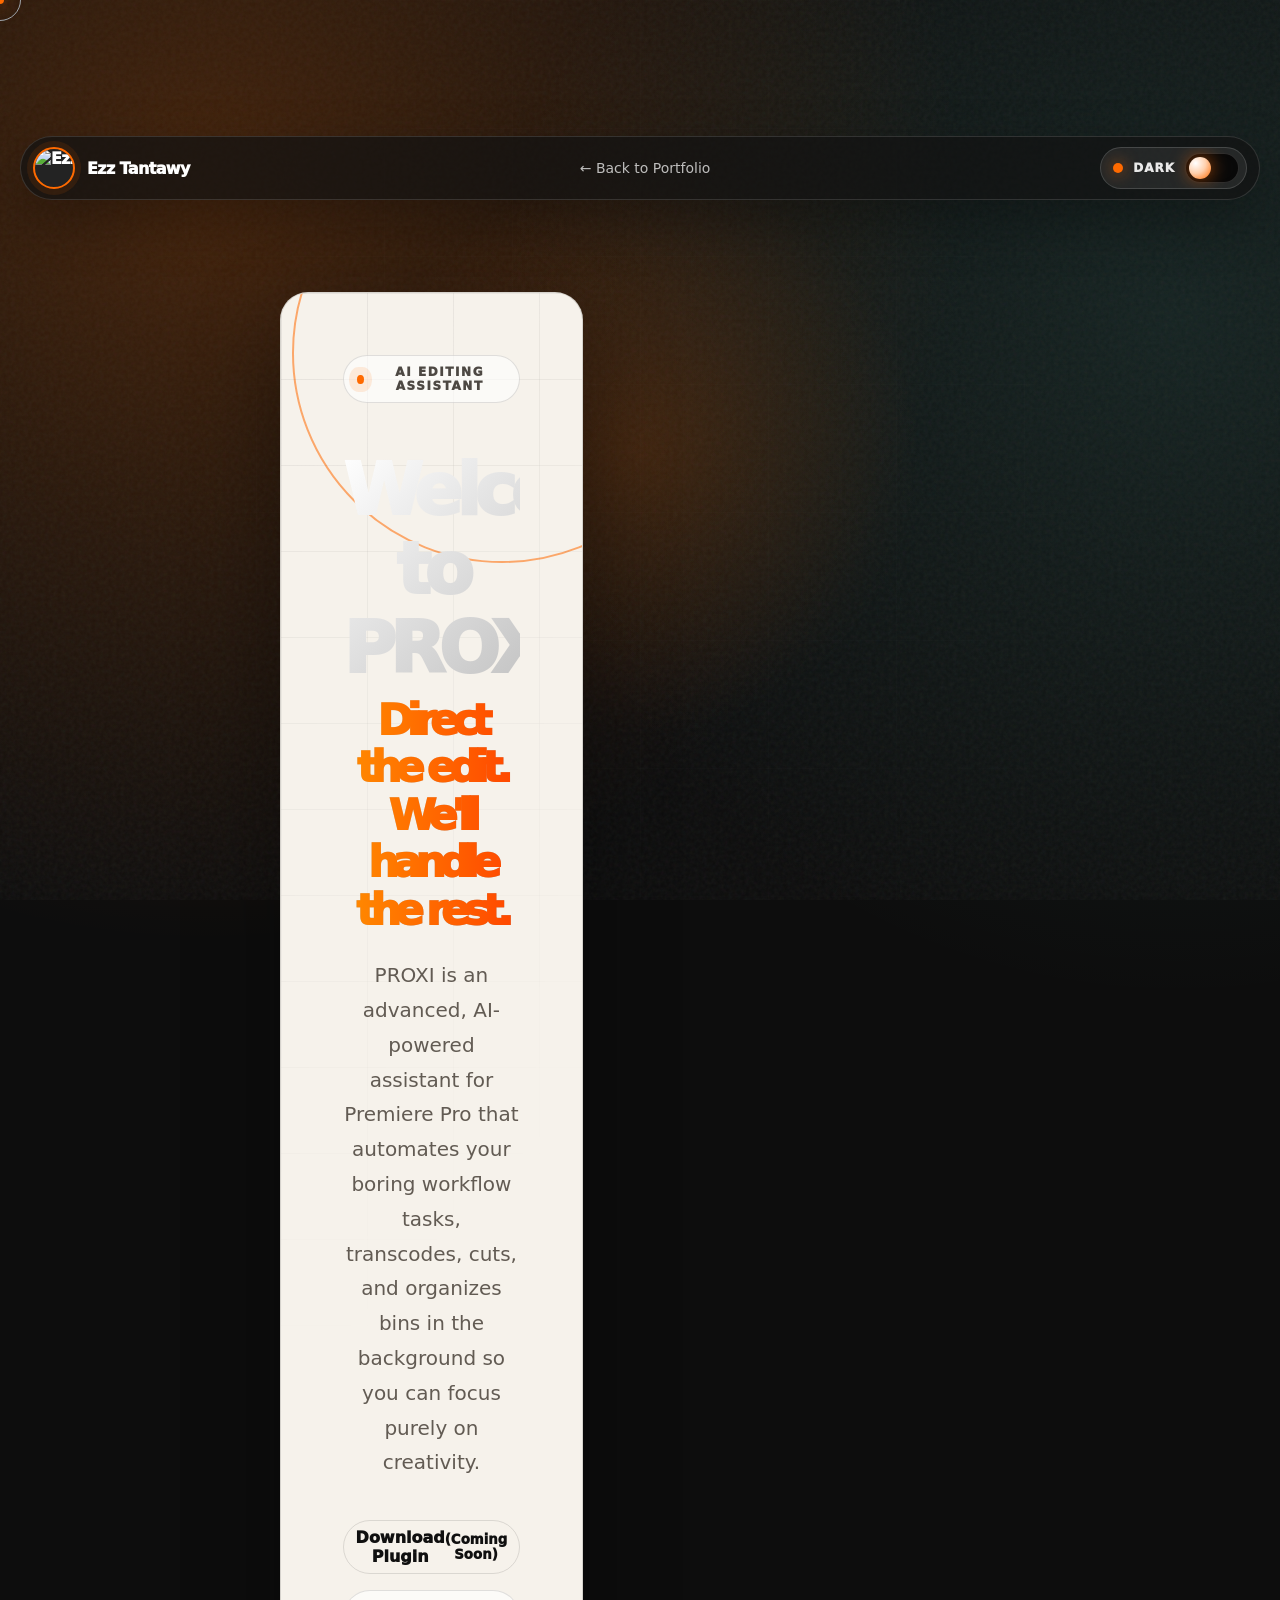
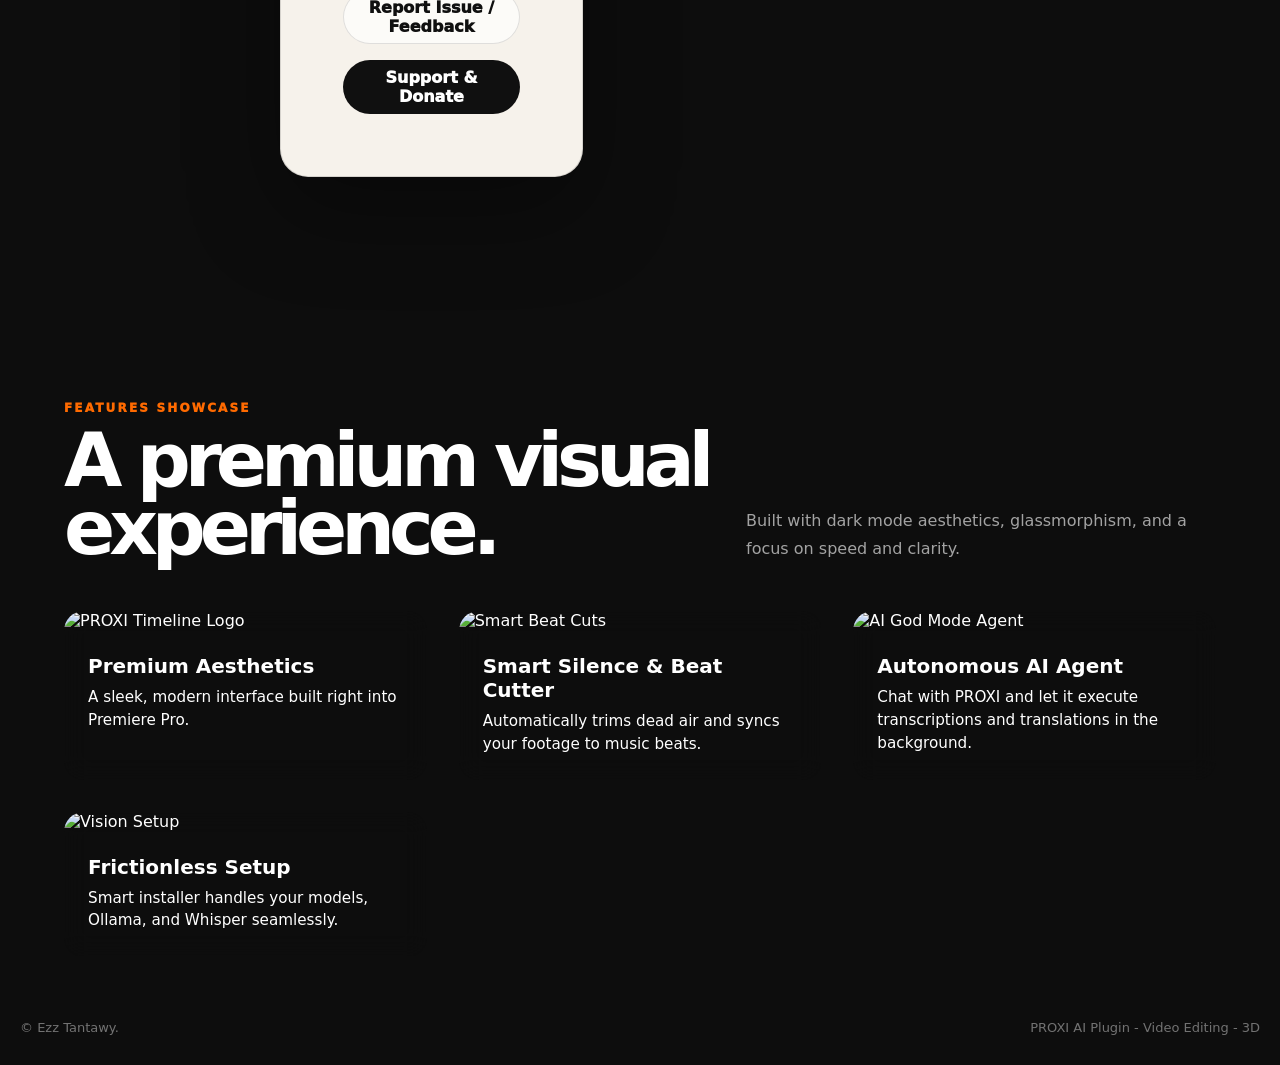
==== plugins.html @ e5e7cdd7 "Add files via upload" ====
<!DOCTYPE html>
<html lang="en">
<head>
  <meta charset="UTF-8" />
  <meta name="viewport" content="width=device-width, initial-scale=1.0" />
  <title>PROXI Plugin | Ezz Tantawy</title>
  <meta name="description" content="PROXI is your new AI-powered editing assistant for Premiere Pro." />
  <link rel="icon" type="image/png" href="assets/ezz-favicon.png" />
  <link rel="apple-touch-icon" href="assets/apple-touch-icon.png" />
  <link rel="stylesheet" href="styles.css?v=20260605-plugins" />
</head>
<body>
  <div class="cursor-glow" aria-hidden="true"></div>
  <div class="cursor-ring" aria-hidden="true"></div>
  <div class="cursor-dot" aria-hidden="true"></div>
  <div class="theme-orbit-wash" aria-hidden="true"></div>

  <main class="page plugin-page">
    <nav class="nav reveal interactive plugin-nav">
      <a class="brand" href="index.html" aria-label="Back to Portfolio">
        <img class="brand-img theme-portrait" id="brandPortrait" src="assets/ezz-profile-dark.jpg" data-dark-src="assets/ezz-profile-dark.jpg" data-light-src="assets/ezz-profile-light.jpg" alt="Ezz Tantawy" decoding="async" fetchpriority="high" />
        <span>Ezz Tantawy</span>
      </a>
      <div class="nav-links" aria-label="Main navigation">
        <a href="index.html" class="interactive">← Back to Portfolio</a>
      </div>
      <div class="nav-actions">
        <button class="theme-switch interactive" id="themeSwitch" type="button" aria-label="Switch to light mode" aria-pressed="false">
          <span class="theme-switch-icon" aria-hidden="true"></span>
          <span class="theme-switch-text">Dark</span>
          <span class="theme-switch-track" aria-hidden="true"><span class="theme-switch-thumb"></span></span>
        </button>
      </div>
    </nav>

    <header class="hero plugin-hero">
      <section class="hero-copy reveal interactive plugin-hero-copy">
        <div class="circle-line"></div>
        <div class="hero-content">
          <div class="eyebrow"><span class="dot"></span> AI Editing Assistant</div>
          <h1>Welcome to PROXI<br><em>Direct the edit. We'll handle the rest.</em></h1>
          <p class="hero-desc">
            PROXI is an advanced, AI-powered assistant for Premiere Pro that automates your boring workflow tasks, transcodes, cuts, and organizes bins in the background so you can focus purely on creativity.
          </p>

          <div class="plugin-actions">
            <a class="btn btn-primary interactive" href="#">Download Plugin <small>(Coming Soon)</small></a>
            <a class="btn btn-light interactive" href="#">Report Issue / Feedback</a>
            <a class="btn btn-dark interactive" href="#">Support & Donate</a>
          </div>
        </div>
      </section>
    </header>

    <section id="showcase" class="plugin-showcase">
      <div class="section-head reveal">
        <div>
          <div class="kicker">Features Showcase</div>
          <h2>A premium visual experience.</h2>
        </div>
        <p>Built with dark mode aesthetics, glassmorphism, and a focus on speed and clarity.</p>
      </div>

      <div class="showcase-grid reveal interactive">
        <div class="showcase-card">
          <img src="assets/proxi-showcase-1.png" alt="PROXI Timeline Logo" loading="lazy" />
          <div class="showcase-info">
            <h3>Premium Aesthetics</h3>
            <p>A sleek, modern interface built right into Premiere Pro.</p>
          </div>
        </div>
        <div class="showcase-card">
          <img src="assets/proxi-showcase-2.png" alt="Smart Beat Cuts" loading="lazy" />
          <div class="showcase-info">
            <h3>Smart Silence & Beat Cutter</h3>
            <p>Automatically trims dead air and syncs your footage to music beats.</p>
          </div>
        </div>
        <div class="showcase-card">
          <img src="assets/proxi-showcase-3.png" alt="AI God Mode Agent" loading="lazy" />
          <div class="showcase-info">
            <h3>Autonomous AI Agent</h3>
            <p>Chat with PROXI and let it execute transcriptions and translations in the background.</p>
          </div>
        </div>
        <div class="showcase-card">
          <img src="assets/proxi-showcase-4.png" alt="Vision Setup" loading="lazy" />
          <div class="showcase-info">
            <h3>Frictionless Setup</h3>
            <p>Smart installer handles your models, Ollama, and Whisper seamlessly.</p>
          </div>
        </div>
      </div>
    </section>

    <footer>
      <span>&copy; <span id="year"></span> Ezz Tantawy.</span>
      <span>PROXI AI Plugin - Video Editing - 3D</span>
    </footer>
  </main>

  <script src="app.js?v=20260605-plugins"></script>
</body>
</html>
---- styles.css ----
:root {
  --bg: #0d0d0d;
  --ink: #101010;
  --coal: #171717;
  --coal-2: #232323;
  --paper: #f6f2eb;
  --white: #ffffff;
  --muted: #a6a09a;
  --muted-dark: #6f6861;
  --orange: #ff6a00;
  --orange-2: #d27137;
  --teal: #5ee2d2;
  --cream: #fff7ea;
  --line: rgba(255,255,255,.13);
  --dark-line: rgba(16,16,16,.12);
  --radius: 28px;
  --shadow: 0 34px 90px rgba(0,0,0,.35);
  --mouse-x: 50vw;
  --mouse-y: 50vh;
  --intro-progress: 0%;
}

* { box-sizing: border-box; margin: 0; padding: 0; }
html { scroll-behavior: smooth; }
body {
  min-height: 100vh;
  color: var(--white);
  background:
    radial-gradient(circle at var(--mouse-x) var(--mouse-y), rgba(255,106,0,.14), transparent 22vw),
    radial-gradient(circle at 16% 7%, rgba(255,106,0,.22), transparent 28%),
    radial-gradient(circle at 92% 12%, rgba(94,226,210,.10), transparent 26%),
    var(--bg);
  font-family: Inter, ui-sans-serif, system-ui, -apple-system, BlinkMacSystemFont, "Segoe UI", sans-serif;
  overflow-x: hidden;
}

body::before {
  content: "";
  position: fixed;
  inset: 0;
  z-index: 0;
  pointer-events: none;
  background-image:
    linear-gradient(rgba(255,255,255,.07) 1px, transparent 1px),
    linear-gradient(90deg, rgba(255,255,255,.07) 1px, transparent 1px);
  background-size: 92px 92px;
  mask-image: radial-gradient(circle at var(--mouse-x) var(--mouse-y), black 0 28vw, transparent 58vw);
  opacity: .42;
}

body::after {
  content: "";
  position: fixed;
  inset: 0;
  z-index: 1;
  pointer-events: none;
  background-image: url("data:image/svg+xml,%3Csvg viewBox='0 0 260 260' xmlns='http://www.w3.org/2000/svg'%3E%3Cfilter id='n'%3E%3CfeTurbulence type='fractalNoise' baseFrequency='.82' numOctaves='4' stitchTiles='stitch'/%3E%3C/filter%3E%3Crect width='100%25' height='100%25' filter='url(%23n)'/%3E%3C/svg%3E");
  opacity: .055;
}

.intro-screen {
  position: fixed;
  inset: 0;
  z-index: 10000;
  display: grid;
  place-items: center;
  background:
    radial-gradient(circle at 50% 42%, rgba(255,106,0,.28), transparent 28%),
    radial-gradient(circle at 50% 58%, rgba(94,226,210,.12), transparent 34%),
    radial-gradient(circle at 18% 18%, rgba(255,255,255,.08), transparent 22%),
    #080808;
  transition: opacity .7s ease, transform .8s cubic-bezier(.16,.84,.24,1), filter .7s ease;
  overflow: hidden;
}

.intro-screen::before,
.intro-screen::after {
  content: "";
  position: absolute;
  inset: 0;
  pointer-events: none;
}

.intro-screen::before {
  background-image:
    linear-gradient(rgba(255,255,255,.055) 1px, transparent 1px),
    linear-gradient(90deg, rgba(255,255,255,.055) 1px, transparent 1px);
  background-size: 84px 84px;
  mask-image: radial-gradient(circle at 50% 50%, black, transparent 72%);
  opacity: .35;
}

.intro-screen::after {
  inset: -42vmax;
  background:
    radial-gradient(circle at 50% 50%, rgba(8,8,8,0) 0 30%, rgba(8,8,8,.14) 58%, rgba(8,8,8,.72) 78%, rgba(8,8,8,0) 100%),
    conic-gradient(from 0deg at 50% 50%, transparent 0 34deg, rgba(255,106,0,.12) 46deg, transparent 72deg, rgba(94,226,210,.10) 126deg, transparent 170deg, rgba(255,255,255,.07) 220deg, transparent 360deg);
  animation: introBackdropOrbit 7s linear infinite;
  opacity: .72;
  filter: blur(18px);
  mask-image: radial-gradient(circle at 50% 50%, black 0 42%, rgba(0,0,0,.72) 58%, transparent 82%);
}

.intro-core {
  position: relative;
  width: min(260px, 58vw);
  aspect-ratio: 1;
  display: grid;
  place-items: center;
  border-radius: 50%;
  background:
    radial-gradient(circle at 50% 50%, rgba(255,106,0,.18), transparent 50%),
    rgba(255,255,255,.045);
  box-shadow: 0 0 70px rgba(255,106,0,.30), inset 0 0 0 1px rgba(255,255,255,.22);
  animation: introPulse 1.4s ease-in-out infinite;
  z-index: 2;
}

.intro-core::before,
.intro-core::after {
  content: "";
  position: absolute;
  inset: -22px;
  border-radius: 50%;
  border: 1px solid rgba(255,106,0,.22);
  border-top-color: rgba(255,106,0,.90);
  border-left-color: rgba(94,226,210,.52);
  filter: drop-shadow(0 0 12px rgba(255,106,0,.34));
  animation: introOrbit 2.1s linear infinite;
}

.intro-core::after {
  inset: -42px;
  border-color: rgba(255,255,255,.12);
  border-right-color: rgba(255,106,0,.72);
  border-bottom-color: rgba(94,226,210,.44);
  animation-duration: 3.2s;
  animation-direction: reverse;
}

.intro-progress-ring {
  position: absolute;
  inset: -10px;
  border-radius: 50%;
  background:
    conic-gradient(from -90deg, var(--orange) 0 var(--intro-progress), rgba(255,255,255,.10) var(--intro-progress) 100%);
  filter: drop-shadow(0 0 22px rgba(255,106,0,.38));
  animation: introProgressBreathe 1.8s ease-in-out infinite;
}

.intro-progress-ring::before {
  content: "";
  position: absolute;
  inset: 8px;
  border-radius: 50%;
  background: #080808;
  box-shadow: inset 0 0 34px rgba(255,106,0,.18);
}

.intro-orbit {
  position: absolute;
  inset: -30px;
  border-radius: 50%;
  pointer-events: none;
  animation: introOrbit 2.6s linear infinite;
}

.intro-orbit::before {
  content: "";
  position: absolute;
  left: 50%;
  top: -3px;
  width: 56px;
  height: 12px;
  border-radius: 999px;
  transform: translateX(-50%);
  background: linear-gradient(90deg, transparent, rgba(255,106,0,.96), rgba(255,247,234,.86), transparent);
  box-shadow: 0 0 22px rgba(255,106,0,.72);
}

.intro-orbit-b {
  inset: -52px;
  animation-duration: 4.1s;
  animation-direction: reverse;
  transform: rotate(44deg);
}

.intro-orbit-b::before {
  width: 34px;
  height: 9px;
  background: linear-gradient(90deg, transparent, rgba(94,226,210,.86), rgba(255,247,234,.70), transparent);
  box-shadow: 0 0 18px rgba(94,226,210,.66);
}

.intro-orbit-c {
  inset: -70px;
  animation-duration: 5.4s;
  transform: rotate(-28deg);
  opacity: .78;
}

.intro-orbit-c::before {
  width: 22px;
  height: 22px;
  top: -10px;
  background: radial-gradient(circle, #fff7ea, var(--orange) 46%, transparent 70%);
  box-shadow: 0 0 24px rgba(255,106,0,.72);
}

.intro-core img {
  width: 76%;
  height: 76%;
  border-radius: 50%;
  object-fit: cover;
  border: 4px solid rgba(8,8,8,.86);
  box-shadow: 0 0 0 5px rgba(255,106,0,.18);
  position: relative;
  z-index: 4;
}

.intro-loading {
  position: absolute;
  left: 50%;
  top: calc(100% + 34px);
  transform: translateX(-50%);
  color: rgba(255,247,234,.72);
  font-family: ui-monospace, SFMono-Regular, Menlo, Consolas, monospace;
  font-size: 11px;
  font-weight: 1000;
  letter-spacing: .18em;
  text-transform: uppercase;
  white-space: nowrap;
  z-index: 5;
}

.intro-loading strong {
  color: var(--orange);
  margin-left: 8px;
}

body.intro-done .intro-screen {
  opacity: 0;
  pointer-events: none;
  transform: scale(1.08);
  filter: brightness(1.16);
}

body.intro-done .intro-core {
  animation: introLaunch .72s cubic-bezier(.16,.84,.24,1) both;
}

@keyframes introPulse {
  0%, 100% { transform: scale(.98); filter: brightness(1); }
  50% { transform: scale(1.035); filter: brightness(1.28); }
}

@keyframes introOrbit {
  to { rotate: 360deg; }
}

@keyframes introProgressBreathe {
  0%, 100% { transform: scale(.995); filter: drop-shadow(0 0 18px rgba(255,106,0,.32)); }
  50% { transform: scale(1.018); filter: drop-shadow(0 0 30px rgba(255,106,0,.54)); }
}

@keyframes introBackdropOrbit {
  to { transform: rotate(360deg); }
}

@keyframes introLaunch {
  0% { transform: scale(1); filter: brightness(1); }
  42% { transform: scale(1.12) rotate(4deg); filter: brightness(1.55); }
  100% { transform: scale(.78) rotate(-10deg); filter: brightness(1.8) blur(6px); opacity: 0; }
}

a { color: inherit; text-decoration: none; }
button, select, textarea { font: inherit; }
img { max-width: 100%; display: block; }
.page { position: relative; z-index: 2; }

.cursor-dot,
.cursor-ring,
.cursor-glow {
  position: fixed;
  left: 0;
  top: 0;
  pointer-events: none;
  z-index: 9999;
  opacity: 0;
  transform: translate(-50%, -50%);
}

.cursor-dot {
  width: 8px;
  height: 8px;
  border-radius: 50%;
  background: var(--orange);
  box-shadow: 0 0 18px rgba(255,106,0,.75);
}

.cursor-ring {
  width: 42px;
  height: 42px;
  border: 1px solid rgba(255,255,255,.7);
  border-radius: 50%;
  mix-blend-mode: difference;
  transition: width .2s ease, height .2s ease, border-color .2s ease, opacity .2s ease;
}

.cursor-glow {
  width: 460px;
  height: 460px;
  border-radius: 50%;
  background: radial-gradient(circle, rgba(255,106,0,.18), rgba(94,226,210,.07) 32%, rgba(255,255,255,.05) 44%, transparent 68%);
  filter: blur(10px);
  z-index: 1;
  mix-blend-mode: screen;
}

@media (pointer: fine) {
  body, body * { cursor: none; }
  .cursor-dot, .cursor-ring, .cursor-glow { opacity: 1; }
  body.cursor-active .cursor-ring { width: 64px; height: 64px; border-color: rgba(255,106,0,.95); }
}

.fun-hint {
  position: fixed;
  top: var(--fun-hint-top, 84px);
  left: 50%;
  transform: translateX(-50%);
  z-index: 48;
  pointer-events: none;
  padding: 8px 12px;
  border: 1px solid rgba(255,255,255,.10);
  border-radius: 999px;
  background: rgba(16,16,16,.22);
  color: rgba(255,255,255,.42);
  backdrop-filter: blur(14px);
  font-size: 11px;
  font-weight: 950;
  letter-spacing: .12em;
  text-transform: uppercase;
  transition: color .3s ease, border-color .3s ease, opacity .3s ease;
}

.fun-hint::after,
.play-mode-btn::after {
  content: "";
  position: absolute;
  inset: -2px;
  border-radius: inherit;
  border: 1px solid rgba(255,106,0,0);
  pointer-events: none;
  opacity: 0;
  animation: promptStroke 10s ease-in-out infinite;
}

.play-mode-btn { position: relative; overflow: hidden; }
.play-mode-btn::after { animation-delay: .24s; }

@keyframes promptStroke {
  0%, 72%, 100% { opacity: 0; border-color: rgba(255,106,0,0); box-shadow: none; }
  78% { opacity: 1; border-color: rgba(255,106,0,.92); box-shadow: 0 0 0 0 rgba(255,106,0,.32), 0 0 22px rgba(255,106,0,.26); }
  88% { opacity: .18; border-color: rgba(255,106,0,.18); box-shadow: 0 0 0 12px rgba(255,106,0,0), 0 0 36px rgba(255,106,0,0); }
}

.fun-hint .mobile-copy { display: none; }

.space-war {
  position: fixed;
  inset: 0;
  z-index: 1;
  pointer-events: none;
  overflow: hidden;
  opacity: .46;
  contain: layout paint style;
}

.space-war::before,
.space-war::after {
  content: "";
  position: absolute;
  inset: -20%;
  background-image:
    radial-gradient(circle, rgba(255,255,255,.68) 0 1px, transparent 1.7px),
    radial-gradient(circle, rgba(94,226,210,.42) 0 1px, transparent 1.8px);
  background-position: 0 0, 42px 86px;
  background-size: 140px 140px, 210px 210px;
  transform: translate3d(0, var(--space-scroll, 0px), 0);
  opacity: .38;
  will-change: transform;
}

.space-war::after {
  background-size: 280px 280px, 360px 360px;
  transform: translate3d(0, calc(var(--space-scroll, 0px) * .45), 0);
  opacity: .24;
  filter: blur(.3px);
}

.player-ship {
  position: fixed;
  left: 0;
  top: 0;
  z-index: 85;
  --shield-scale: .72;
  --shield-opacity: 0;
  width: 50px;
  height: 58px;
  pointer-events: none;
  opacity: 0;
  transform: translate3d(var(--player-x, 50vw), var(--player-y, 50vh), 0) translate(-50%, -50%);
  transition: opacity .22s ease;
  filter: drop-shadow(0 0 16px rgba(255,106,0,.5)) drop-shadow(0 0 20px rgba(94,226,210,.34));
  image-rendering: pixelated;
  isolation: isolate;
}

body.play-mode .player-ship { opacity: 1; }
body.play-mode .cursor-dot,
body.play-mode .cursor-ring,
body.play-mode .cursor-glow { opacity: 0 !important; }

.player-shield-barrier {
  position: absolute;
  left: 50%;
  top: -20px;
  width: 96px;
  height: 58px;
  border-radius: 52% 52% 18% 18%;
  border: 0;
  border-top: 3px solid rgba(94,226,210,.88);
  border-left: 2px solid rgba(94,226,210,.24);
  border-right: 2px solid rgba(94,226,210,.24);
  background:
    radial-gradient(ellipse at 50% 0%, rgba(94,226,210,.30), rgba(94,226,210,.12) 38%, transparent 73%),
    linear-gradient(90deg, transparent 4%, rgba(255,255,255,.20), transparent 96%);
  clip-path: ellipse(50% 63% at 50% 6%);
  opacity: var(--shield-opacity);
  transform: translate(-50%, 0) scale(var(--shield-scale));
  transform-origin: 50% 100%;
  filter: drop-shadow(0 0 14px rgba(94,226,210,.82)) drop-shadow(0 0 28px rgba(94,226,210,.42));
  mix-blend-mode: screen;
  pointer-events: none;
  z-index: 3;
  animation: playerBarrierPulse 1.12s ease-in-out infinite;
  transition: opacity .22s ease, transform .22s ease;
}

.player-shield-barrier::before,
.player-shield-barrier::after {
  content: "";
  position: absolute;
  pointer-events: none;
  border-radius: 50%;
}

.player-shield-barrier::before {
  left: 14%;
  right: 14%;
  top: 8px;
  height: 3px;
  background: linear-gradient(90deg, transparent, rgba(255,255,255,.92), rgba(94,226,210,.82), transparent);
  box-shadow: 0 0 16px rgba(94,226,210,.88);
  animation: shieldArcSweep 1.35s ease-in-out infinite;
}

.player-shield-barrier::after {
  left: 14px;
  right: 14px;
  top: 13px;
  height: 22px;
  border-top: 1px solid rgba(255,255,255,.34);
  opacity: .72;
}

.player-ship::before {
  content: "";
  position: absolute;
  inset: 0;
  z-index: 1;
  clip-path: polygon(50% 0, 63% 18%, 74% 42%, 96% 58%, 74% 66%, 69% 100%, 50% 82%, 31% 100%, 26% 66%, 4% 58%, 26% 42%, 37% 18%);
  background:
    radial-gradient(circle at 50% 22%, #fff7ea 0 10%, #ff6a00 11% 19%, transparent 20%),
    linear-gradient(90deg, transparent 0 13%, #ff6a00 13% 24%, #101010 24% 37%, #5ee2d2 37% 50%, #fff7ea 50% 63%, #101010 63% 76%, #ff6a00 76% 87%, transparent 87%),
    linear-gradient(180deg, #fff7ea, #ff6a00 30%, #20252a 31% 64%, #0d0d0d 65% 82%, #5ee2d2 83%);
  box-shadow: inset 0 6px rgba(255,255,255,.38), inset 0 -7px rgba(0,0,0,.42), 0 0 0 2px rgba(255,106,0,.28);
}

.player-ship::after {
  content: "";
  position: absolute;
  left: 36%;
  bottom: -15%;
  z-index: 2;
  width: 28%;
  height: 34%;
  background:
    linear-gradient(180deg, rgba(255,247,234,.94), rgba(255,106,0,.9) 42%, rgba(94,226,210,.55), transparent);
  clip-path: polygon(50% 100%, 0 0, 100% 0);
  animation: playerThruster .18s steps(2, end) infinite;
}

.player-ship.player-hit {
  animation: playerHit .5s ease both;
}

.player-ship.player-shield {
  animation: playerShield .16s steps(2, end) infinite;
}

.player-ship.player-crash {
  animation: playerCrash .64s cubic-bezier(.12,.82,.2,1) both;
}

.player-ship.player-exploded {
  animation: playerExplode .72s cubic-bezier(.13,.74,.24,1) forwards;
}

.player-ship.player-exploded::before,
.player-ship.player-exploded::after,
.player-ship.player-exploded .player-shield-barrier {
  opacity: 0;
}

.player-bullet,
.enemy-projectile {
  position: fixed;
  left: 0;
  top: 0;
  z-index: 82;
  pointer-events: none;
  transform: translate3d(var(--x), var(--y), 0) translate(-50%, -50%);
  will-change: transform;
}

.player-bullet {
  width: 5px;
  height: 20px;
  border-radius: 999px;
  background: linear-gradient(180deg, #fff, #5ee2d2 58%, transparent);
  box-shadow: 0 0 16px rgba(94,226,210,.9), 0 0 28px rgba(255,106,0,.28);
}

.enemy-projectile {
  width: var(--shot-size, 11px);
  height: var(--shot-size, 11px);
  border-radius: 50%;
  background: radial-gradient(circle, #fff7ea 0 18%, #ff6a00 42%, rgba(255,106,0,.08) 74%);
  box-shadow: 0 0 14px rgba(255,106,0,.92);
}

.enemy-projectile.boss-shot {
  width: var(--shot-size, 15px);
  height: var(--shot-size, 15px);
  background:
    radial-gradient(circle, #fff7ea 0 14%, #5ee2d2 36%, #ff6a00 64%, rgba(255,106,0,.08) 78%);
  box-shadow: 0 0 18px rgba(94,226,210,.86), 0 0 28px rgba(255,106,0,.55);
}

.enemy-laser {
  position: fixed;
  left: 0;
  top: 0;
  z-index: 83;
  width: var(--laser-length, 120px);
  height: var(--laser-width, 8px);
  border-radius: 999px;
  pointer-events: none;
  transform: translate3d(var(--laser-x), var(--laser-y), 0) rotate(var(--laser-rot));
  transform-origin: 0 50%;
  background:
    linear-gradient(90deg, rgba(255,247,234,.95), rgba(94,226,210,.86) 16%, rgba(94,226,210,.22) 78%, transparent);
  box-shadow: 0 0 18px rgba(94,226,210,.82), 0 0 34px rgba(94,226,210,.34);
  animation: laserFlicker .12s steps(2, end) infinite;
}

@keyframes laserFlicker {
  0%, 100% { opacity: .64; filter: brightness(1); }
  50% { opacity: 1; filter: brightness(1.8); }
}

.power-up {
  position: fixed;
  left: 0;
  top: 0;
  z-index: 84;
  width: 34px;
  height: 34px;
  display: grid;
  place-items: center;
  border: 1px solid rgba(255,255,255,.48);
  border-radius: 9px;
  background: rgba(10,14,18,.78);
  color: #fff7ea;
  font-family: ui-monospace, SFMono-Regular, Menlo, Consolas, monospace;
  font-size: 10px;
  font-weight: 1000;
  letter-spacing: .04em;
  pointer-events: none;
  transform: translate3d(var(--x), var(--y), 0) translate(-50%, -50%) rotate(var(--r, 0deg));
  box-shadow: 0 0 18px var(--power-color, rgba(255,106,0,.65)), inset 0 0 18px rgba(255,255,255,.08);
  animation: powerPulse .7s ease-in-out infinite;
}

@keyframes powerPulse {
  0%, 100% { filter: brightness(1); }
  50% { filter: brightness(1.55); }
}

@keyframes playerThruster {
  0%, 100% { opacity: .45; transform: scaleY(.78); }
  50% { opacity: 1; transform: scaleY(1.22); }
}

@keyframes playerHit {
  0%, 100% { filter: drop-shadow(0 0 16px rgba(94,226,210,.62)); }
  30% { filter: drop-shadow(0 0 24px rgba(255,106,0,1)) brightness(2); transform: translate3d(var(--player-x), var(--player-y), 0) translate(-50%, -50%) rotate(-9deg); }
  60% { transform: translate3d(var(--player-x), var(--player-y), 0) translate(-50%, -50%) rotate(8deg); }
}

@keyframes playerShield {
  0%, 100% { opacity: .48; filter: drop-shadow(0 0 18px rgba(94,226,210,.82)) brightness(1.4); }
  50% { opacity: 1; filter: drop-shadow(0 0 26px rgba(255,106,0,.88)) brightness(1.8); }
}

@keyframes playerBarrierSpin {
  to { rotate: 360deg; }
}

@keyframes playerBarrierPulse {
  0%, 100% {
    box-shadow: 0 -2px 18px rgba(94,226,210,.28), inset 0 9px 18px rgba(94,226,210,.14);
    filter: drop-shadow(0 0 14px rgba(94,226,210,.72)) drop-shadow(0 0 24px rgba(94,226,210,.30));
  }
  50% {
    box-shadow: 0 -4px 34px rgba(94,226,210,.52), inset 0 12px 28px rgba(94,226,210,.22);
    filter: drop-shadow(0 0 22px rgba(94,226,210,.90)) drop-shadow(0 0 36px rgba(94,226,210,.44));
  }
}

@keyframes shieldArcSweep {
  0%, 100% { opacity: .38; transform: translateX(-17%) scaleX(.68); }
  50% { opacity: 1; transform: translateX(17%) scaleX(1.04); }
}

@keyframes glassSweep {
  0% { background-position: 140% 0, 0 0, 0 0; opacity: 0; }
  28% { opacity: .56; }
  100% { background-position: -35% 0, 0 0, 0 0; opacity: .48; }
}

@keyframes glassTitlePop {
  0% { opacity: 0; transform: translateY(18px) scale(.94); filter: blur(8px); }
  55% { opacity: 1; transform: translateY(-2px) scale(1.015); filter: blur(0); }
  100% { opacity: 1; transform: translateY(0) scale(1); filter: blur(0); }
}

@keyframes glassTextRise {
  0% { opacity: 0; transform: translateY(12px); filter: blur(5px); }
  100% { opacity: 1; transform: translateY(0); filter: blur(0); }
}

@keyframes playerCrash {
  0% {
    transform: translate3d(var(--player-x), var(--player-y), 0) translate(-50%, -50%) scale(1) rotate(0deg);
    filter: drop-shadow(0 0 16px rgba(255,106,0,.5)) drop-shadow(0 0 20px rgba(94,226,210,.34));
  }
  34% {
    transform: translate3d(var(--player-x), var(--player-y), 0) translate(-50%, calc(-50% + 78px)) scale(.94) rotate(18deg);
    filter: drop-shadow(0 0 34px rgba(255,106,0,1)) brightness(2.2);
  }
  58% {
    transform: translate3d(var(--player-x), var(--player-y), 0) translate(-50%, calc(-50% + 42px)) scale(1.04) rotate(-10deg);
  }
  100% {
    transform: translate3d(var(--player-x), var(--player-y), 0) translate(-50%, -50%) scale(1) rotate(0deg);
  }
}

@keyframes playerExplode {
  0% {
    opacity: 1;
    transform: translate3d(var(--player-x), var(--player-y), 0) translate(-50%, -50%) scale(1) rotate(0deg);
    filter: drop-shadow(0 0 18px rgba(255,106,0,.7)) brightness(1.2);
  }
  28% {
    opacity: 1;
    transform: translate3d(var(--player-x), var(--player-y), 0) translate(-50%, -50%) scale(1.28) rotate(-18deg);
    filter: drop-shadow(0 0 42px rgba(255,106,0,1)) drop-shadow(0 0 30px rgba(94,226,210,.82)) brightness(2.7);
  }
  100% {
    opacity: 0;
    transform: translate3d(var(--player-x), var(--player-y), 0) translate(-50%, -50%) scale(.12) rotate(92deg);
    filter: blur(8px) brightness(3.4);
  }
}

.space-ship {
  position: absolute;
  left: 0;
  top: 0;
  width: calc(var(--ship-size, 32px) * 1.9);
  height: var(--ship-size, 32px);
  transform: translate3d(var(--ship-x), calc(var(--ship-y) + var(--ship-scroll, 0px)), 0) rotate(var(--ship-rot));
  filter: drop-shadow(0 0 10px rgba(255,106,0,.42)) drop-shadow(0 0 16px rgba(94,226,210,.18));
  will-change: transform, opacity;
  contain: layout paint style;
}

.ship-beam,
.ship-body,
.ship-dome,
.ship-lights,
.ship-thrusters,
.ship-thruster,
.ship-smoke {
  position: absolute;
  image-rendering: pixelated;
}

.ship-beam {
  left: 50%;
  top: 62%;
  width: calc(var(--ship-size, 32px) * 2.8);
  height: calc(var(--ship-size, 32px) * 1.9);
  transform: translateX(-50%);
  transform-origin: 50% 0;
  clip-path: polygon(44% 0, 56% 0, 100% 100%, 0 100%);
  background: radial-gradient(ellipse at 50% 0%, rgba(94,226,210,.34), rgba(255,106,0,.10) 42%, transparent 72%);
  mix-blend-mode: screen;
  opacity: .26;
  animation: beamPulse 1.35s ease-in-out infinite;
}

.ship-body {
  left: 7%;
  top: 41%;
  width: 86%;
  height: 40%;
  border-radius: 50%;
  background:
    linear-gradient(180deg, rgba(255,247,234,.96), rgba(255,106,0,.88) 42%, rgba(105,62,38,.98) 43%, rgba(20,20,20,.88) 74%, rgba(94,226,210,.78) 75%),
    repeating-linear-gradient(90deg, rgba(255,255,255,.22) 0 5px, transparent 5px 10px);
  clip-path: polygon(5% 48%, 16% 22%, 31% 8%, 69% 8%, 84% 22%, 95% 48%, 83% 75%, 66% 90%, 34% 90%, 17% 75%);
  box-shadow: inset 0 -5px 0 rgba(0,0,0,.28), inset 0 4px 0 rgba(255,255,255,.34);
}

.ship-dome {
  left: 33%;
  top: 13%;
  width: 34%;
  height: 42%;
  border-radius: 50% 50% 38% 38%;
  background:
    radial-gradient(circle at 34% 28%, rgba(255,255,255,.94), rgba(94,226,210,.82) 34%, rgba(22,88,95,.86) 72%);
  border: 2px solid rgba(255,247,234,.5);
  box-shadow: inset -4px -5px 0 rgba(0,0,0,.18);
}

.ship-lights {
  left: 22%;
  top: 58%;
  width: 56%;
  height: 12%;
  background:
    radial-gradient(circle at 0 50%, #fff7ea 0 3px, transparent 4px),
    radial-gradient(circle at 33% 50%, #5ee2d2 0 3px, transparent 4px),
    radial-gradient(circle at 66% 50%, #fff7ea 0 3px, transparent 4px),
    radial-gradient(circle at 100% 50%, #ff6a00 0 3px, transparent 4px);
  animation: lightBlink .65s steps(2, end) infinite;
}

.ship-thrusters {
  left: 22%;
  top: 76%;
  width: 56%;
  height: 26%;
  display: flex;
  justify-content: space-between;
  align-items: flex-start;
  pointer-events: none;
}

.ship-thruster {
  position: relative;
  width: 18%;
  height: 54%;
  border-radius: 0 0 40% 40%;
  background: linear-gradient(180deg, #101010, #5b3322 45%, #ff6a00 46% 58%, #101010 59%);
  box-shadow: inset 0 -3px 0 rgba(0,0,0,.34), 0 0 8px rgba(255,106,0,.24);
}

.ship-thruster::after {
  content: "";
  position: absolute;
  left: 20%;
  top: 62%;
  width: 60%;
  height: 92%;
  border-radius: 50% 50% 60% 60%;
  background: linear-gradient(180deg, #fff7ea, #ff6a00 44%, rgba(94,226,210,.34), transparent 78%);
  transform-origin: 50% 0;
  animation: thrusterBurn .24s steps(2, end) infinite;
  opacity: .82;
  filter: blur(.2px);
}

.ship-smoke {
  left: 0;
  top: 74%;
  width: 100%;
  height: 74%;
  opacity: 0;
  pointer-events: none;
}

.ship-smoke::before,
.ship-smoke::after {
  content: "";
  position: absolute;
  width: 28%;
  height: 58%;
  border-radius: 50%;
  background:
    radial-gradient(circle, rgba(120,120,120,.62), rgba(80,80,80,.28) 52%, transparent 72%);
  filter: blur(.4px);
  opacity: 0;
  animation: damagedSmoke 1.05s ease-in-out infinite;
}

.ship-smoke::before { left: 2%; top: 8%; }
.ship-smoke::after { right: 6%; top: 22%; animation-delay: .34s; }

.space-ship.destroyed-ship {
  opacity: 0;
  transform: translate3d(var(--ship-x), calc(var(--ship-y) + var(--ship-scroll, 0px)), 0) rotate(var(--ship-rot)) scale(.2);
  transition: opacity .24s ease, transform .34s ease;
}

.space-ship.standby-ship {
  opacity: 0 !important;
  pointer-events: none;
}

.space-ship.ship-impact {
  animation: shipImpact .26s ease both;
}

.space-ship.laser-ship {
  filter: drop-shadow(0 0 12px rgba(94,226,210,.62)) drop-shadow(0 0 18px rgba(255,106,0,.18));
}

.space-ship.laser-ship .ship-beam {
  background: radial-gradient(ellipse at 50% 0%, rgba(255,247,234,.24), rgba(94,226,210,.30) 34%, transparent 72%);
  opacity: .34;
}

.space-ship.laser-ship .ship-body {
  left: 9%;
  top: 32%;
  width: 82%;
  height: 50%;
  border-radius: 18% 18% 48% 48%;
  clip-path: polygon(8% 42%, 25% 12%, 50% 0, 75% 12%, 92% 42%, 72% 84%, 50% 100%, 28% 84%);
  background:
    radial-gradient(circle at 50% 50%, rgba(255,247,234,.88) 0 8%, transparent 9%),
    linear-gradient(180deg, rgba(94,226,210,.95), rgba(28,72,88,.96) 46%, rgba(12,14,18,.94) 47% 78%, rgba(255,106,0,.62) 79%);
  box-shadow: inset 0 4px 0 rgba(255,255,255,.34), inset 0 -7px 0 rgba(0,0,0,.36), 0 0 14px rgba(94,226,210,.26);
}

.space-ship.laser-ship .ship-dome {
  left: 40%;
  top: 4%;
  width: 20%;
  height: 36%;
  border-radius: 50%;
  background: radial-gradient(circle at 42% 30%, #fff7ea, #ff6a00 38%, rgba(94,226,210,.88) 72%);
  box-shadow: 0 0 10px rgba(255,106,0,.46);
}

.space-ship.laser-ship .ship-lights {
  left: 18%;
  top: 50%;
  width: 64%;
  background:
    radial-gradient(circle at 0 50%, #5ee2d2 0 3px, transparent 4px),
    radial-gradient(circle at 50% 50%, #fff7ea 0 4px, transparent 5px),
    radial-gradient(circle at 100% 50%, #5ee2d2 0 3px, transparent 4px);
}

.space-ship.ship-damage-1 {
  filter: drop-shadow(0 0 14px rgba(255,106,0,.66)) saturate(1.2);
}

.space-ship.ship-damage-1 .ship-thruster::after {
  animation-duration: .13s;
  opacity: .62;
}

.space-ship.ship-damage-2 .ship-body,
.space-ship.ship-damage-3 .ship-body {
  background:
    radial-gradient(circle at 72% 68%, rgba(0,0,0,.62) 0 12%, transparent 13%),
    linear-gradient(180deg, rgba(255,247,234,.82), rgba(255,106,0,.78) 42%, rgba(74,43,31,.98) 43%, rgba(18,18,18,.96) 74%, rgba(94,226,210,.54) 75%),
    repeating-linear-gradient(90deg, rgba(255,255,255,.12) 0 5px, transparent 5px 10px);
  box-shadow: inset 0 -5px 0 rgba(0,0,0,.38), inset 0 4px 0 rgba(255,255,255,.18), 0 0 10px rgba(255,106,0,.18);
}

.space-ship.ship-damage-2 .ship-smoke,
.space-ship.ship-damage-3 .ship-smoke {
  opacity: 1;
}

.space-ship.ship-damage-2 .ship-smoke::before,
.space-ship.ship-damage-2 .ship-smoke::after {
  opacity: .5;
}

.space-ship.ship-damage-2 .ship-thruster:nth-child(2)::after {
  opacity: .2;
  animation-duration: .36s;
}

.space-ship.ship-damage-3 {
  filter: drop-shadow(0 0 18px rgba(255,106,0,.72)) saturate(1.35) brightness(.92);
}

.space-ship.ship-damage-3 .ship-smoke::before,
.space-ship.ship-damage-3 .ship-smoke::after {
  opacity: .78;
  animation-duration: .78s;
}

.space-ship.ship-damage-3 .ship-thruster::after {
  opacity: .28;
  animation-duration: .09s;
  background: linear-gradient(180deg, rgba(255,247,234,.92), rgba(255,106,0,.72) 34%, rgba(80,80,80,.46), transparent 78%);
}

.space-ship.ship-damage-3::after {
  content: "";
  position: absolute;
  left: 14%;
  top: 28%;
  width: 70%;
  height: 42%;
  background:
    radial-gradient(circle at 18% 48%, #fff7ea 0 2px, transparent 3px),
    radial-gradient(circle at 52% 28%, #ff6a00 0 2px, transparent 3px),
    radial-gradient(circle at 78% 60%, #fff7ea 0 2px, transparent 3px);
  opacity: .76;
  mix-blend-mode: screen;
  animation: damagedSparks .45s steps(2, end) infinite;
}

@keyframes thrusterBurn {
  0%, 100% { transform: scaleY(.72); opacity: .55; }
  50% { transform: scaleY(1.22); opacity: 1; }
}

@keyframes damagedSmoke {
  0% { opacity: 0; transform: translate(0, 0) scale(.35); }
  38% { opacity: .72; }
  100% { opacity: 0; transform: translate(-18px, 20px) scale(1.8); }
}

@keyframes damagedSparks {
  0%, 100% { opacity: .18; filter: brightness(1); }
  50% { opacity: .9; filter: brightness(1.8); }
}

@keyframes shipImpact {
  0%, 100% { filter: drop-shadow(0 0 10px rgba(255,106,0,.42)) drop-shadow(0 0 16px rgba(94,226,210,.18)); }
  45% { filter: drop-shadow(0 0 24px rgba(255,106,0,.95)) brightness(1.5); }
}

.boss-ship {
  position: absolute;
  left: 0;
  top: 0;
  width: min(240px, 44vw);
  height: min(132px, 25vw);
  transform: translate3d(var(--boss-x), var(--boss-y), 0);
  pointer-events: none;
  opacity: 0;
  filter: drop-shadow(0 0 26px rgba(255,106,0,.45));
  transition: opacity .4s ease, transform .2s ease;
  will-change: transform, opacity;
}

.boss-ship.active { opacity: 1; }

.boss-ship.elite-boss {
  width: min(300px, 52vw);
  height: min(166px, 30vw);
  filter:
    drop-shadow(0 0 34px rgba(255,106,0,.68))
    drop-shadow(0 0 24px rgba(94,226,210,.30))
    saturate(1.18);
}

.boss-ship.elite-boss::before,
.boss-ship.elite-boss::after {
  content: "";
  position: absolute;
  top: 48%;
  width: 24%;
  height: 24%;
  border-radius: 999px;
  background:
    radial-gradient(circle at 50% 50%, #fff7ea 0 11%, #ff6a00 12% 32%, #36120a 33% 72%, transparent 73%),
    linear-gradient(180deg, rgba(255,106,0,.68), rgba(94,226,210,.22));
  box-shadow: 0 0 18px rgba(255,106,0,.72), inset 0 -5px rgba(0,0,0,.34);
  transform: translateY(-50%);
}

.boss-ship.elite-boss::before { left: 1%; }
.boss-ship.elite-boss::after { right: 1%; }

.boss-core {
  position: absolute;
  left: 10%;
  right: 10%;
  top: 38%;
  height: 40%;
  border-radius: 50%;
  background:
    linear-gradient(180deg, #fff7ea, #ff6a00 44%, #462618 45%, #101010 75%, #5ee2d2 76%);
  clip-path: polygon(4% 50%, 14% 22%, 31% 7%, 69% 7%, 86% 22%, 96% 50%, 84% 78%, 66% 94%, 34% 94%, 16% 78%);
  box-shadow: inset 0 7px rgba(255,255,255,.28), inset 0 -9px rgba(0,0,0,.32);
}

.boss-core::before {
  content: "";
  position: absolute;
  left: 34%;
  top: -56%;
  width: 32%;
  height: 92%;
  border-radius: 50% 50% 34% 34%;
  background: radial-gradient(circle at 34% 26%, #fff, #5ee2d2 35%, #173f4a 78%);
  border: 2px solid rgba(255,247,234,.5);
}

.boss-ship.elite-boss .boss-core {
  left: 6%;
  right: 6%;
  top: 34%;
  height: 46%;
  border-radius: 46% 46% 34% 34%;
  background:
    radial-gradient(circle at 50% 58%, rgba(255,247,234,.98) 0 5%, rgba(255,106,0,.95) 6% 11%, transparent 12%),
    linear-gradient(180deg, #fff7ea, #ff6a00 25%, #4a1008 26% 51%, #080808 52% 76%, #5ee2d2 77%);
  clip-path: polygon(2% 53%, 10% 22%, 24% 6%, 39% 18%, 50% 0, 61% 18%, 76% 6%, 90% 22%, 98% 53%, 84% 83%, 63% 96%, 50% 82%, 37% 96%, 16% 83%);
  box-shadow:
    inset 0 9px rgba(255,255,255,.32),
    inset 0 -13px rgba(0,0,0,.42),
    0 0 0 2px rgba(255,106,0,.18);
}

.boss-ship.elite-boss .boss-core::before {
  left: 36%;
  top: -66%;
  width: 28%;
  height: 108%;
  border-radius: 50% 50% 22% 22%;
  background:
    radial-gradient(circle at 34% 24%, #fff, #5ee2d2 28%, #0e313b 62%, #080808 100%);
  border-color: rgba(255,106,0,.58);
  box-shadow: 0 0 18px rgba(94,226,210,.42), inset 0 -8px rgba(0,0,0,.28);
}

.boss-ship.elite-boss .boss-core::after {
  content: "";
  position: absolute;
  left: 15%;
  right: 15%;
  top: 55%;
  height: 12%;
  border-radius: 999px;
  background:
    radial-gradient(circle at 12% 50%, #fff7ea 0 2px, #ff6a00 3px 8px, transparent 9px),
    radial-gradient(circle at 50% 50%, #fff7ea 0 2px, #ff6a00 3px 10px, transparent 11px),
    radial-gradient(circle at 88% 50%, #fff7ea 0 2px, #ff6a00 3px 8px, transparent 9px);
  box-shadow: 0 0 18px rgba(255,106,0,.65);
}

.boss-shield {
  position: absolute;
  inset: -18%;
  border-radius: 50%;
  border: 3px solid rgba(94,226,210,.58);
  box-shadow: 0 0 28px rgba(94,226,210,.34), inset 0 0 34px rgba(255,106,0,.16);
  opacity: var(--shield-opacity, .92);
  animation: shieldPulse 1.2s ease-in-out infinite;
}

.boss-ship.elite-boss .boss-shield {
  inset: -24%;
  border-color: rgba(255,106,0,.74);
  box-shadow:
    0 0 38px rgba(255,106,0,.48),
    0 0 28px rgba(94,226,210,.24),
    inset 0 0 46px rgba(94,226,210,.16);
  animation-duration: .95s;
}

.boss-ship.shield-hit .boss-shield {
  animation: shieldHit .32s ease both;
}

.arena-hud {
  position: fixed;
  top: 16px;
  left: 50%;
  z-index: 54;
  transform: translate(-50%, -18px);
  display: flex;
  align-items: center;
  gap: 10px;
  padding: 8px 10px;
  border-radius: 999px;
  border: 1px solid rgba(255,255,255,.13);
  background: rgba(16,16,16,.34);
  color: rgba(255,255,255,.76);
  backdrop-filter: blur(16px);
  opacity: 0;
  pointer-events: none;
  transition: opacity .32s ease, transform .32s ease;
  font-size: 12px;
  font-weight: 1000;
  letter-spacing: .08em;
  text-transform: uppercase;
}

body.play-mode .arena-hud {
  opacity: 1;
  pointer-events: auto;
  transform: translate(-50%, 0);
}

.arena-hud span { white-space: nowrap; }

.game-hud-panel {
  position: fixed;
  top: 14px;
  left: 14px;
  z-index: 56;
  width: min(178px, calc(100vw - 28px));
  display: grid;
  gap: 7px;
  padding: 10px;
  border: 1px solid rgba(94,226,210,.28);
  border-radius: 10px;
  background: rgba(7,12,14,.64);
  color: #d9fff9;
  box-shadow: 0 0 24px rgba(94,226,210,.14), inset 0 0 0 1px rgba(255,255,255,.05);
  backdrop-filter: blur(14px);
  opacity: 0;
  pointer-events: none;
  transform: translateX(-12px);
  transition: opacity .25s ease, transform .25s ease;
}

body.play-mode .game-hud-panel {
  opacity: 1;
  pointer-events: auto;
  transform: translateX(0);
}

.ship-counter,
.hud-line,
.powerup-status {
  font-family: ui-monospace, SFMono-Regular, Menlo, Consolas, monospace;
  font-size: 10px;
  font-weight: 1000;
  letter-spacing: .06em;
  text-transform: uppercase;
  white-space: nowrap;
  text-shadow: 0 0 12px rgba(94,226,210,.42);
}

.ship-counter {
  color: #fff7ea;
  border-bottom: 1px solid rgba(255,255,255,.09);
  padding-bottom: 6px;
}

.hud-line {
  display: flex;
  align-items: center;
  justify-content: space-between;
  gap: 8px;
  color: rgba(217,255,249,.74);
}

.hud-line strong { color: #fff7ea; }

.hud-bar {
  height: 6px;
  overflow: hidden;
  border-radius: 999px;
  background: rgba(255,255,255,.09);
  box-shadow: inset 0 0 0 1px rgba(255,255,255,.06);
}

.hud-bar span {
  display: block;
  height: 100%;
  width: var(--bar, 100%);
  border-radius: inherit;
  background: linear-gradient(90deg, var(--orange), #fff7ea);
  box-shadow: 0 0 14px rgba(255,106,0,.44);
  transition: width .25s ease;
}

.hud-bar.shield span {
  background: linear-gradient(90deg, #5ee2d2, #fff7ea);
  box-shadow: 0 0 14px rgba(94,226,210,.44);
}

.powerup-status {
  color: rgba(217,255,249,.72);
  white-space: normal;
  line-height: 1.35;
}

.game-over-backdrop,
.game-over-panel,
.level-transition-panel,
.scroll-lock-warning {
  position: fixed;
  z-index: 95;
  opacity: 0;
  pointer-events: none;
  transition: opacity .25s ease, transform .25s ease;
}

.game-over-backdrop {
  inset: 0;
  z-index: 94;
  background:
    radial-gradient(circle at 50% 46%, rgba(255,106,0,.16), transparent 34%),
    rgba(0,0,0,.22);
  backdrop-filter: blur(4px);
  transform: none;
}

body.game-lost {
  overflow: hidden;
  touch-action: none;
}

body.game-lost .game-over-backdrop {
  opacity: 1;
  pointer-events: auto;
}

.game-over-panel {
  top: 50%;
  left: 50%;
  width: min(460px, calc(100vw - 34px));
  transform: translate(-50%, -45%) scale(.94) rotateX(7deg);
  padding: 28px;
  border-radius: 24px;
  border: 1px solid rgba(255,255,255,.18);
  background:
    linear-gradient(135deg, rgba(255,255,255,.16), rgba(255,255,255,.055)),
    radial-gradient(circle at 18% 12%, rgba(255,106,0,.34), transparent 36%),
    radial-gradient(circle at 88% 18%, rgba(94,226,210,.22), transparent 34%),
    rgba(10,14,16,.54);
  color: var(--white);
  text-align: center;
  box-shadow: 0 32px 96px rgba(0,0,0,.34), inset 0 1px 0 rgba(255,255,255,.18), 0 0 70px rgba(255,106,0,.16);
  backdrop-filter: blur(24px) saturate(1.25);
  overflow: hidden;
  transform-style: preserve-3d;
}

.game-over-panel::before,
.level-transition-panel::before {
  content: "";
  position: absolute;
  inset: 0;
  pointer-events: none;
  border-radius: inherit;
  background:
    linear-gradient(120deg, transparent 0 24%, rgba(255,255,255,.22) 42%, transparent 60%),
    linear-gradient(rgba(255,255,255,.08) 1px, transparent 1px),
    linear-gradient(90deg, rgba(255,255,255,.07) 1px, transparent 1px);
  background-size: 160% 100%, 52px 52px, 52px 52px;
  opacity: .52;
  animation: glassSweep 2.4s cubic-bezier(.2,.8,.2,1) both;
}

.game-over-panel::after,
.level-transition-panel::after {
  content: "";
  position: absolute;
  left: 18px;
  right: 18px;
  top: 14px;
  height: 1px;
  border-radius: 999px;
  background: linear-gradient(90deg, transparent, rgba(255,255,255,.54), rgba(255,106,0,.54), transparent);
  opacity: .72;
}

.game-over-close {
  position: absolute;
  right: 13px;
  left: auto;
  top: 13px;
  width: 36px;
  height: 36px;
  display: grid;
  place-items: center;
  border: 1px solid rgba(255,255,255,.16);
  border-radius: 50%;
  background: rgba(255,255,255,.08);
  color: rgba(255,255,255,.86);
  font-size: 22px;
  line-height: 1;
  cursor: pointer;
  transition: transform .2s ease, background .2s ease, border-color .2s ease;
}

.game-over-close:hover {
  background: var(--orange);
  border-color: rgba(255,106,0,.72);
  transform: rotate(90deg) scale(1.04);
}

body.game-lost .game-over-panel {
  opacity: 1;
  pointer-events: auto;
  transform: translate(-50%, -50%) scale(1) rotateX(0deg);
}

.level-transition-panel {
  top: 50%;
  left: 50%;
  width: min(560px, calc(100vw - 34px));
  transform: translate(-50%, -45%) scale(.93) rotateX(8deg);
  padding: 28px 26px;
  border-radius: 26px;
  border: 1px solid rgba(255,255,255,.18);
  background:
    linear-gradient(135deg, rgba(255,255,255,.16), rgba(255,255,255,.055)),
    radial-gradient(circle at 50% 4%, rgba(255,106,0,.30), transparent 42%),
    radial-gradient(circle at 90% 12%, rgba(94,226,210,.22), transparent 34%),
    rgba(8,12,16,.52);
  color: var(--white);
  text-align: center;
  box-shadow: 0 34px 104px rgba(0,0,0,.34), inset 0 1px 0 rgba(255,255,255,.18), 0 0 78px rgba(94,226,210,.14);
  backdrop-filter: blur(24px) saturate(1.25);
  overflow: hidden;
  transform-style: preserve-3d;
}

body.level-transition .level-transition-panel,
body.game-won .level-transition-panel {
  opacity: 1;
  transform: translate(-50%, -50%) scale(1);
}

body.game-won .level-transition-panel {
  pointer-events: auto;
  border-color: rgba(255,106,0,.48);
  box-shadow: 0 34px 110px rgba(0,0,0,.52), 0 0 80px rgba(255,106,0,.22);
}

.level-transition-panel small {
  position: relative;
  z-index: 2;
  display: block;
  margin-bottom: 10px;
  color: #5ee2d2;
  font-family: ui-monospace, SFMono-Regular, Menlo, Consolas, monospace;
  font-size: 12px;
  font-weight: 1000;
  letter-spacing: .18em;
  text-transform: uppercase;
  text-shadow: 0 0 16px rgba(94,226,210,.42);
  animation: glassTextRise .5s cubic-bezier(.2,.8,.2,1) both;
}

.level-transition-panel h2,
.game-over-panel h2 {
  position: relative;
  z-index: 2;
  font-size: clamp(38px, 6.6vw, 74px);
  line-height: .88;
  letter-spacing: -.08em;
  margin-bottom: 12px;
  text-shadow: 0 0 22px rgba(255,106,0,.22);
  animation: glassTitlePop .62s cubic-bezier(.16,.84,.24,1) both;
}

.level-transition-panel p,
.game-over-panel p {
  position: relative;
  z-index: 2;
  color: rgba(255,255,255,.70);
  line-height: 1.62;
  max-width: 430px;
  margin: 0 auto 18px;
  animation: glassTextRise .62s cubic-bezier(.2,.8,.2,1) both;
  animation-delay: .06s;
}

.level-transition-panel .try-again-btn {
  position: relative;
  z-index: 2;
  display: none;
  margin: 0 auto;
}

body.game-won .level-transition-panel .try-again-btn {
  display: inline-flex;
  align-items: center;
  justify-content: center;
}

.try-again-btn {
  position: relative;
  z-index: 2;
  min-height: 46px;
  padding: 0 20px;
  border: 1px solid rgba(255,106,0,.58);
  border-radius: 999px;
  background: var(--orange);
  color: var(--white);
  font-weight: 1000;
  cursor: pointer;
}

.game-request-btn {
  position: relative;
  z-index: 2;
  min-height: 46px;
  margin-left: 8px;
  padding: 0 18px;
  border: 1px solid rgba(94,226,210,.38);
  border-radius: 999px;
  background: rgba(255,255,255,.08);
  color: rgba(255,255,255,.88);
  font-weight: 1000;
  cursor: pointer;
  transition: .22s ease;
}

.game-request-btn:hover {
  background: var(--orange);
  border-color: rgba(255,106,0,.75);
  color: var(--white);
  transform: translateY(-2px);
}

.scroll-lock-warning {
  top: 68px;
  left: 50%;
  transform: translate(-50%, -8px);
  display: flex;
  align-items: center;
  gap: 8px;
  padding: 9px 12px;
  border: 1px solid rgba(255,106,0,.42);
  border-radius: 999px;
  background: rgba(8,10,12,.78);
  color: rgba(255,255,255,.84);
  font-size: 11px;
  font-weight: 1000;
  letter-spacing: .06em;
  text-transform: uppercase;
  backdrop-filter: blur(16px);
  box-shadow: 0 18px 48px rgba(0,0,0,.24);
}

.scroll-lock-warning::before {
  content: "↑";
  color: var(--orange);
  font-size: 18px;
  line-height: 1;
}

body.show-scroll-warning .scroll-lock-warning {
  opacity: 1;
  transform: translate(-50%, 0);
}

.play-mode-btn {
  min-height: 38px;
  padding: 0 13px;
  border: 1px solid rgba(255,255,255,.13);
  border-radius: 999px;
  background: rgba(255,106,0,.15);
  color: rgba(255,255,255,.84);
  font-size: 11px;
  font-weight: 1000;
  letter-spacing: .1em;
  text-transform: uppercase;
  cursor: pointer;
  transition: .24s ease;
}

.play-mode-btn:hover,
body.play-mode .play-mode-btn {
  background: var(--orange);
  color: var(--white);
  border-color: rgba(255,106,0,.78);
  box-shadow: 0 14px 38px rgba(255,106,0,.22);
  transform: translateY(-2px);
}

.page {
  transition: transform .9s cubic-bezier(.16,.84,.24,1);
}

body.play-mode .page {
  transform: translateY(min(880px, 84vh));
}

body.play-mode {
  overflow: hidden;
  touch-action: none;
}

body.play-mode .space-war {
  opacity: .9;
}

body:not(.play-mode) .space-ship {
  opacity: .42 !important;
  filter: drop-shadow(0 0 6px rgba(255,106,0,.28));
  transition: transform .18s linear, opacity .24s ease;
}

body:not(.play-mode) .space-ship:nth-child(n+11) {
  opacity: 0 !important;
}

body.low-power::before {
  opacity: .18;
  background-size: 128px 128px;
}

body.low-power .cursor-glow,
body.low-power .space-war::after,
body.low-power .interactive::before,
body.low-power .project-thumb::after,
body.low-power .theme-orbit-wash {
  display: none !important;
}

body.low-power .nav,
body.low-power .panel,
body.low-power .tabs-shell,
body.low-power .request-card,
body.low-power .contact-card,
body.low-power .photo-tags span {
  backdrop-filter: none !important;
}

body.low-power .theme-switch,
body.low-power .ship-beam,
body.low-power .ship-lights,
body.low-power .ship-thruster::after,
body.low-power .player-shield-barrier,
body.low-power .power-up {
  animation: none !important;
}

body.low-power .space-ship,
body.low-power .boss-ship,
body.low-power .player-ship,
body.low-power .power-up {
  filter: none !important;
}

body.low-power:not(.play-mode) .space-ship:nth-child(n+6) {
  opacity: 0 !important;
}

@keyframes beamPulse {
  0%, 100% { opacity: .18; transform: translateX(-50%) scaleY(.88); }
  50% { opacity: .38; transform: translateX(-50%) scaleY(1.08); }
}

@keyframes lightBlink {
  0%, 100% { opacity: .5; }
  50% { opacity: 1; }
}

@keyframes shieldPulse {
  0%, 100% { transform: scale(.98); opacity: var(--shield-opacity, .92); }
  50% { transform: scale(1.03); opacity: calc(var(--shield-opacity, .92) * .72); }
}

@keyframes shieldHit {
  0% { transform: scale(.96); border-color: rgba(255,247,234,.95); }
  100% { transform: scale(1.12); border-color: rgba(255,106,0,.78); }
}


.restore-world-btn {
  min-height: 38px;
  padding: 0 13px;
  border: 1px solid rgba(255,255,255,.13);
  border-radius: 999px;
  background: rgba(255,255,255,.07);
  color: rgba(255,255,255,.62);
  font-size: 11px;
  font-weight: 1000;
  letter-spacing: .1em;
  text-transform: uppercase;
  cursor: pointer;
  opacity: .72;
  transform: translateY(0);
  transition: opacity .28s ease, color .28s ease, border-color .28s ease, background .28s ease, transform .28s ease;
}

.restore-world-btn:hover,
body.has-destruction .restore-world-btn {
  opacity: 1;
  color: var(--white);
  border-color: rgba(255,106,0,.55);
  background: rgba(255,106,0,.18);
  box-shadow: 0 14px 38px rgba(255,106,0,.16);
}

.restore-world-btn:hover { transform: translateY(-2px); }

@media (pointer: coarse) {
  .fun-hint .desktop-copy { display: none; }
  .fun-hint .mobile-copy { display: inline; }
  body:not(.play-mode) .ship-beam,
  body:not(.play-mode) .ship-smoke { display: none; }
  body:not(.play-mode) .ship-lights,
  body:not(.play-mode) .ship-thruster::after { animation: none; }
  body:not(.play-mode) .space-ship { filter: none; }
  body:not(.play-mode) .space-ship:nth-child(n+8) { opacity: 0 !important; }
}

.interactive {
  position: relative;
  isolation: isolate;
  overflow: hidden;
}

.interactive::before {
  content: "";
  position: absolute;
  inset: 0;
  z-index: -1;
  opacity: 0;
  background: radial-gradient(circle at var(--local-x, 50%) var(--local-y, 50%), rgba(255,106,0,.28), rgba(94,226,210,.10) 28%, transparent 55%);
  transition: opacity .25s ease;
  pointer-events: none;
}

.interactive:hover::before { opacity: 1; }

.game-over-panel > .game-over-close.interactive {
  position: absolute;
  top: 13px;
  right: 13px;
  left: auto;
}

.weight-reactive {
  transform:
    perspective(1000px)
    translate3d(var(--weight-tx, 0px), var(--weight-ty, 0px), 0)
    rotateX(var(--weight-rx, 0deg))
    rotateY(var(--weight-ry, 0deg));
  transform-style: preserve-3d;
  transition:
    box-shadow .24s ease,
    border-color .24s ease,
    filter .24s ease;
}

.weight-reactive:hover {
  filter: brightness(1.035);
}

.text-weight-reactive {
  position: relative;
  isolation: isolate;
  transform-origin: center;
  transition:
    filter .22s ease,
    text-shadow .22s ease;
}

.text-weight-reactive::after {
  content: "";
  position: absolute;
  inset: -.24em -.34em;
  z-index: -1;
  border-radius: 24px;
  pointer-events: none;
  opacity: 0;
  background:
    radial-gradient(circle at var(--local-x, 50%) var(--local-y, 50%), rgba(0,0,0,.20), rgba(255,106,0,.12) 20%, rgba(94,226,210,.07) 32%, transparent 58%);
  filter: blur(5px);
  transform: scale(.985);
  transition: opacity .2s ease, transform .2s ease;
}

.text-weight-reactive:hover {
  filter: brightness(1.045) contrast(1.02);
  text-shadow: 0 8px 24px rgba(0,0,0,.18);
}

.text-weight-reactive:hover::after {
  opacity: .86;
  transform: scale(1);
}

body,
body::before,
body::after,
.nav,
.hero-photo,
.hero-copy,
.panel,
.tabs-shell,
.project-card,
.process-card,
.request-card,
.contact-card,
.metric,
.tab-btn,
.gallery-head p,
.section-head p,
footer,
.modal,
.modal-card {
  transition:
    background 1.05s cubic-bezier(.2,.8,.2,1),
    background-color 1.05s cubic-bezier(.2,.8,.2,1),
    color .9s cubic-bezier(.2,.8,.2,1),
    border-color .9s cubic-bezier(.2,.8,.2,1),
    box-shadow .9s cubic-bezier(.2,.8,.2,1),
    filter .9s cubic-bezier(.2,.8,.2,1);
}

.nav {
  position: sticky;
  top: 16px;
  width: min(1240px, calc(100% - 32px));
  margin: 16px auto 0;
  padding: 10px 12px;
  display: flex;
  justify-content: space-between;
  align-items: center;
  gap: 16px;
  border: 1px solid var(--line);
  border-radius: 999px;
  background: rgba(18,18,18,.72);
  backdrop-filter: blur(20px);
  box-shadow: 0 20px 54px rgba(0,0,0,.28);
  z-index: 50;
}

body.orientation-shift .nav {
  animation: navOrientationSettle .62s cubic-bezier(.16,.84,.24,1) both;
  will-change: transform, opacity, filter;
}

body.orientation-shift .brand,
body.orientation-shift .nav-links,
body.orientation-shift .nav-actions {
  animation: navContentSettle .46s cubic-bezier(.16,.84,.24,1) both;
}

body.orientation-shift .nav-links { animation-delay: .05s; }
body.orientation-shift .nav-actions { animation-delay: .09s; }

@keyframes navOrientationSettle {
  0% { opacity: .58; transform: translate3d(0, -9px, 0) scale(.982); filter: blur(5px) saturate(1.2); }
  58% { opacity: 1; transform: translate3d(0, 3px, 0) scale(1.008); filter: blur(0) saturate(1.06); }
  100% { opacity: 1; transform: translate3d(0, 0, 0) scale(1); filter: blur(0) saturate(1); }
}

@keyframes navContentSettle {
  0% { opacity: 0; transform: translateY(6px); }
  100% { opacity: 1; transform: translateY(0); }
}

.brand {
  display: flex;
  align-items: center;
  gap: 12px;
  font-weight: 950;
  letter-spacing: -.04em;
  white-space: nowrap;
}

.brand-img {
  width: 42px;
  height: 42px;
  border-radius: 50%;
  object-fit: cover;
  border: 2px solid var(--orange);
  box-shadow: 0 0 0 6px rgba(255,106,0,.10);
  background: var(--coal-2);
}

.nav-links {
  display: flex;
  align-items: center;
  gap: 6px;
  color: rgba(255,255,255,.72);
  font-size: 14px;
}

.nav-links a,
.nav-cta {
  padding: 10px 14px;
  border-radius: 999px;
  transition: .24s ease;
  white-space: nowrap;
}

.nav-links a:hover { color: var(--white); background: rgba(255,255,255,.08); transform: translateY(-1px); }

.nav-actions {
  display: flex;
  align-items: center;
  gap: 10px;
}

.sound-toggle {
  width: 42px;
  height: 42px;
  display: inline-grid;
  place-items: center;
  border: 1px solid rgba(255,255,255,.16);
  border-radius: 50%;
  background:
    radial-gradient(circle at 32% 28%, rgba(255,255,255,.24), transparent 28%),
    conic-gradient(from 220deg, rgba(94,226,210,.30), rgba(255,106,0,.28), rgba(255,255,255,.08), rgba(94,226,210,.22));
  color: rgba(255,255,255,.88);
  box-shadow: inset 0 0 0 1px rgba(255,255,255,.08), 0 10px 28px rgba(0,0,0,.18);
  cursor: pointer;
  transition: .24s ease;
}

.sound-toggle:hover,
.sound-toggle:focus-visible {
  color: var(--white);
  border-color: rgba(255,106,0,.58);
  background:
    radial-gradient(circle at 32% 28%, rgba(255,255,255,.30), transparent 30%),
    conic-gradient(from 220deg, rgba(94,226,210,.42), rgba(255,106,0,.46), rgba(255,255,255,.12), rgba(94,226,210,.34));
  transform: translateY(-2px);
  outline: none;
}

.sound-icon {
  position: relative;
  width: 24px;
  height: 22px;
  display: block;
}

.sound-icon::before,
.sound-icon::after,
.sound-wave,
.sound-slash {
  content: "";
  position: absolute;
  display: block;
}

.sound-icon::before {
  left: 2px;
  top: 8px;
  width: 7px;
  height: 7px;
  border-radius: 3px;
  background: currentColor;
  box-shadow: 0 0 10px rgba(94,226,210,.38);
}

.sound-icon::after {
  left: 8px;
  top: 5px;
  width: 10px;
  height: 14px;
  clip-path: polygon(0 35%, 86% 2%, 86% 98%, 0 65%);
  background: linear-gradient(180deg, #fff7ea, currentColor);
}

.sound-wave {
  left: 14px;
  top: 3px;
  width: 9px;
  height: 16px;
  border: 2px solid rgba(94,226,210,.92);
  border-left: 0;
  border-radius: 0 16px 16px 0;
  opacity: .9;
  box-shadow: 3px 0 0 -1px rgba(255,106,0,.72);
}

.sound-slash {
  left: 1px;
  top: 10px;
  width: 24px;
  height: 2px;
  border-radius: 999px;
  background: linear-gradient(90deg, var(--orange), #5ee2d2);
  transform: rotate(-38deg) scaleX(0);
  transform-origin: center;
  transition: transform .2s ease;
}

.sound-toggle.muted {
  color: rgba(255,255,255,.52);
  background:
    radial-gradient(circle at 32% 28%, rgba(255,255,255,.12), transparent 30%),
    conic-gradient(from 220deg, rgba(255,106,0,.22), rgba(255,255,255,.05), rgba(94,226,210,.10));
}

.sound-toggle.muted .sound-wave {
  opacity: 0;
}

.sound-toggle.muted .sound-slash {
  transform: rotate(-38deg) scaleX(1);
}

.nav-cta {
  position: relative;
  display: inline-flex;
  align-items: center;
  gap: 9px;
  min-height: 44px;
  padding: 0 18px 0 20px;
  overflow: hidden;
  background:
    linear-gradient(135deg, rgba(255,106,0,1), rgba(255,145,70,1) 48%, rgba(94,226,210,.9));
  color: var(--ink);
  font-weight: 1000;
  box-shadow: 0 12px 34px rgba(255,106,0,.26), inset 0 0 0 1px rgba(255,255,255,.32);
  isolation: isolate;
}

.nav-cta::before {
  content: "";
  position: absolute;
  inset: -40% -24%;
  z-index: -1;
  background:
    radial-gradient(circle at var(--local-x, 50%) var(--local-y, 50%), rgba(255,255,255,.75), transparent 28%),
    linear-gradient(110deg, transparent 15%, rgba(255,255,255,.48) 38%, transparent 58%);
  opacity: .18;
  transform: translateX(-28%) rotate(8deg);
  transition: opacity .24s ease, transform .55s ease;
}

.nav-cta::after {
  content: "->";
  display: inline-grid;
  place-items: center;
  width: 24px;
  height: 24px;
  border-radius: 50%;
  color: var(--white);
  background: rgba(16,16,16,.72);
  transition: transform .28s ease, background .28s ease;
}

.nav-cta:hover {
  color: var(--ink);
  transform: translateY(-3px) scale(1.025);
  box-shadow: 0 18px 46px rgba(255,106,0,.36), 0 0 0 7px rgba(255,106,0,.10);
}

.nav-cta:hover::before { opacity: .55; transform: translateX(20%) rotate(8deg); }
.nav-cta:hover::after { transform: translateX(3px) rotate(-18deg); background: var(--ink); }

.theme-switch {
  position: relative;
  min-height: 42px;
  display: inline-flex;
  align-items: center;
  gap: 10px;
  border: 1px solid rgba(255,255,255,.15);
  border-radius: 999px;
  background: rgba(255,255,255,.08);
  color: rgba(255,255,255,.9);
  padding: 5px 7px 5px 12px;
  font-weight: 950;
  cursor: pointer;
  overflow: hidden;
  transition: .28s ease;
  transform-origin: center;
  animation: switchWiggle 10s ease-in-out infinite;
}

.theme-switch:hover { transform: translateY(-2px); border-color: rgba(255,106,0,.55); animation-play-state: paused; }
.theme-switch:disabled { opacity: .82; pointer-events: none; animation: none; }
.theme-switch-icon {
  width: 10px;
  height: 10px;
  border-radius: 50%;
  background: var(--orange);
  box-shadow: 0 0 16px rgba(255,106,0,.72);
  flex: 0 0 auto;
}
.theme-switch-text { font-size: 12px; letter-spacing: .08em; text-transform: uppercase; }

.theme-switch-track {
  width: 54px;
  height: 30px;
  border-radius: 999px;
  background: #0b0b0b;
  border: 1px solid rgba(255,255,255,.14);
  display: inline-flex;
  align-items: center;
  padding: 3px;
  transition: .7s cubic-bezier(.2,.8,.2,1);
  box-shadow: inset 0 0 18px rgba(0,0,0,.42);
}

.theme-switch-thumb {
  width: 22px;
  height: 22px;
  border-radius: 50%;
  background: radial-gradient(circle at 30% 28%, #fff, #ffd0ad 46%, var(--orange));
  box-shadow: 0 0 18px rgba(255,106,0,.65);
  transform: translateX(0);
  transition: transform .7s cubic-bezier(.2,.8,.2,1), background .7s ease, box-shadow .7s ease;
}

@keyframes switchWiggle {
  0%, 86%, 100% { transform: translateY(0) rotate(0deg) scale(1); }
  88% { transform: translateY(-1px) rotate(-5deg) scale(1.03); }
  90% { transform: translateY(0) rotate(5deg) scale(1.04); }
  92% { transform: translateY(-1px) rotate(-4deg) scale(1.035); }
  94% { transform: translateY(0) rotate(3deg) scale(1.02); }
  96% { transform: translateY(0) rotate(0deg) scale(1); }
}

.theme-orbit-wash {
  position: fixed;
  inset: 0;
  z-index: 120;
  pointer-events: none;
  opacity: 0;
  transform: scale(.92) rotate(0deg);
  transform-origin: center;
  background:
    radial-gradient(circle at 18% 22%, rgba(255,106,0,.48), transparent 19%),
    radial-gradient(circle at 78% 16%, rgba(94,226,210,.22), transparent 18%),
    radial-gradient(circle at 70% 78%, rgba(255,106,0,.32), transparent 20%),
    conic-gradient(from 0deg at 50% 50%, transparent 0deg, rgba(255,106,0,.28) 38deg, transparent 82deg, rgba(94,226,210,.20) 140deg, transparent 210deg, rgba(255,106,0,.22) 275deg, transparent 360deg);
  mix-blend-mode: screen;
}

body.theme-animating { perspective: 1400px; overflow-x: hidden; }
body.theme-animating .theme-orbit-wash { animation: themeFlare 2.85s cubic-bezier(.16,.84,.24,1) both; }

.theme-unit {
  transform-style: preserve-3d;
  backface-visibility: hidden;
  will-change: auto;
}

body.theme-animating .theme-unit {
  will-change: transform, opacity, filter;
  animation-duration: 2.45s;
  animation-timing-function: cubic-bezier(.16,.84,.24,1);
  animation-fill-mode: both;
  animation-delay: var(--theme-delay, 0ms);
}

body.theme-animating .theme-unit::after {
  content: "";
  position: absolute;
  inset: 0;
  z-index: 7;
  pointer-events: none;
  opacity: 0;
  border-radius: inherit;
  background:
    radial-gradient(circle at var(--local-x, 50%) var(--local-y, 50%), rgba(255,255,255,.42), transparent 22%),
    linear-gradient(110deg, transparent 18%, rgba(255,106,0,.42) 44%, rgba(94,226,210,.22) 52%, transparent 72%);
  mix-blend-mode: screen;
  animation: elementGleam 1.45s cubic-bezier(.2,.8,.2,1) both;
  animation-delay: calc(var(--theme-delay, 0ms) + 120ms);
}

body.theme-animating .theme-unit.theme-wide { animation-name: wideFlip; }
body.theme-animating .theme-unit.theme-tall { animation-name: portraitOrbit; }
body.theme-animating .theme-unit.theme-card { animation-name: cardSpin; }
body.theme-animating .theme-unit.theme-button { animation-name: buttonPop; }
body.theme-animating .theme-unit.theme-soft { animation-name: softRise; }

@keyframes themeFlare {
  0% { opacity: 0; transform: scale(.92) rotate(0deg); }
  14% { opacity: .35; }
  42% { opacity: .78; transform: scale(1.08) rotate(85deg); }
  70% { opacity: .34; }
  100% { opacity: 0; transform: scale(1.18) rotate(150deg); }
}

@keyframes elementGleam {
  0% { opacity: 0; transform: translateX(-32%) skewX(-14deg); }
  30% { opacity: .85; }
  100% { opacity: 0; transform: translateX(36%) skewX(-14deg); }
}

@keyframes wideFlip {
  0% { transform: translate3d(0,0,0) rotateX(0deg) rotateY(0deg) scale(1); filter: brightness(1) saturate(1); }
  28% { transform: translate3d(0,-8px,24px) rotateX(8deg) rotateY(-18deg) scale(1.015); filter: brightness(1.24) saturate(1.28); }
  58% { transform: translate3d(0,4px,8px) rotateX(0deg) rotateY(360deg) scale(.992); filter: brightness(1.08) saturate(1.16); }
  100% { transform: translate3d(0,0,0) rotateX(0deg) rotateY(360deg) scale(1); filter: brightness(1) saturate(1); }
}

@keyframes portraitOrbit {
  0% { transform: translate3d(0,0,0) rotateY(0deg) scale(1); filter: brightness(1) saturate(1); }
  24% { transform: translate3d(0,-10px,32px) rotateY(-24deg) scale(1.018); filter: brightness(1.18) saturate(1.22); }
  62% { transform: translate3d(0,2px,12px) rotateY(360deg) scale(.995); filter: brightness(1.06) saturate(1.16); }
  100% { transform: translate3d(0,0,0) rotateY(360deg) scale(1); filter: brightness(1) saturate(1); }
}

@keyframes cardSpin {
  0% { transform: translate3d(0,0,0) rotateX(0deg) rotateY(0deg) rotateZ(0deg) scale(1); filter: brightness(1); }
  22% { transform: translate3d(0,-14px,34px) rotateX(10deg) rotateY(var(--theme-tilt, 14deg)) rotateZ(-1deg) scale(1.025); filter: brightness(1.25) saturate(1.25); }
  56% { transform: translate3d(0,6px,12px) rotateX(360deg) rotateY(calc(var(--theme-tilt, 14deg) * -1)) rotateZ(1deg) scale(.992); filter: brightness(1.08) saturate(1.14); }
  100% { transform: translate3d(0,0,0) rotateX(360deg) rotateY(0deg) rotateZ(0deg) scale(1); filter: brightness(1); }
}

@keyframes buttonPop {
  0% { transform: translate3d(0,0,0) rotate(0deg) scale(1); filter: brightness(1); }
  30% { transform: translate3d(0,-5px,22px) rotate(-8deg) scale(1.08); filter: brightness(1.35) saturate(1.35); }
  62% { transform: translate3d(0,2px,6px) rotate(360deg) scale(.98); filter: brightness(1.1); }
  100% { transform: translate3d(0,0,0) rotate(360deg) scale(1); filter: brightness(1); }
}

@keyframes softRise {
  0% { transform: translate3d(0,0,0) rotateX(0deg) scale(1); opacity: 1; filter: brightness(1); }
  36% { transform: translate3d(0,-12px,24px) rotateX(10deg) scale(1.018); opacity: .98; filter: brightness(1.24); }
  70% { transform: translate3d(0,4px,0) rotateX(-4deg) scale(.996); opacity: 1; filter: brightness(1.08); }
  100% { transform: translate3d(0,0,0) rotateX(0deg) scale(1); opacity: 1; filter: brightness(1); }
}

body.theme-light {
  color: var(--ink);
  background:
    radial-gradient(circle at var(--mouse-x) var(--mouse-y), rgba(255,106,0,.18), transparent 24vw),
    radial-gradient(circle at 16% 8%, rgba(255,106,0,.18), transparent 30%),
    radial-gradient(circle at 88% 16%, rgba(94,226,210,.14), transparent 28%),
    #f7f3ec;
}

body.theme-light::before {
  background-image:
    linear-gradient(rgba(16,16,16,.095) 1px, transparent 1px),
    linear-gradient(90deg, rgba(16,16,16,.095) 1px, transparent 1px);
  opacity: .46;
}

body.theme-light::after { opacity: .038; }
body.theme-light .cursor-ring { border-color: rgba(16,16,16,.62); mix-blend-mode: multiply; }
body.theme-light .cursor-glow { mix-blend-mode: multiply; background: radial-gradient(circle, rgba(255,106,0,.18), rgba(94,226,210,.10) 34%, transparent 66%); }
body.theme-light .fun-hint { color: rgba(16,16,16,.45); background: rgba(255,255,255,.52); border-color: rgba(16,16,16,.10); }
body.theme-light .text-weight-reactive::after {
  background:
    radial-gradient(circle at var(--local-x, 50%) var(--local-y, 50%), rgba(16,16,16,.12), rgba(255,106,0,.12) 20%, rgba(94,226,210,.08) 32%, transparent 58%);
}
body.theme-light .work-access-note {
  background:
    radial-gradient(circle at 12% 20%, rgba(255,106,0,.13), transparent 42%),
    rgba(255,255,255,.68);
  border-color: rgba(255,106,0,.28);
  box-shadow: 0 18px 50px rgba(0,0,0,.07), inset 0 1px 0 rgba(255,255,255,.78);
}
body.theme-light .space-war { opacity: .52; }
body.theme-light .ship-beam { opacity: .10; mix-blend-mode: multiply; }
body.theme-light .arena-hud,
body.theme-light .game-hud-panel,
body.theme-light .scroll-lock-warning { background: rgba(255,255,255,.72); color: rgba(16,16,16,.68); border-color: rgba(16,16,16,.12); }
body.theme-light .game-over-panel,
body.theme-light .level-transition-panel {
  background:
    linear-gradient(135deg, rgba(255,255,255,.76), rgba(255,255,255,.44)),
    radial-gradient(circle at 20% 12%, rgba(255,106,0,.22), transparent 38%),
    radial-gradient(circle at 88% 18%, rgba(94,226,210,.18), transparent 34%),
    rgba(255,255,255,.62);
  color: rgba(16,16,16,.72);
  border-color: rgba(16,16,16,.12);
  box-shadow: 0 30px 90px rgba(0,0,0,.18), inset 0 1px 0 rgba(255,255,255,.86), 0 0 70px rgba(255,106,0,.10);
}
body.theme-light .play-mode-btn,
body.theme-light .restore-world-btn,
body.theme-light .game-request-btn,
body.theme-light .sound-toggle { color: rgba(16,16,16,.68); border-color: rgba(16,16,16,.10); }
body.theme-light .sound-toggle {
  background:
    radial-gradient(circle at 32% 28%, rgba(255,255,255,.76), transparent 30%),
    conic-gradient(from 220deg, rgba(94,226,210,.30), rgba(255,106,0,.30), rgba(16,16,16,.05), rgba(94,226,210,.20));
}
body.theme-light .ship-counter,
body.theme-light .hud-line strong,
body.theme-light .game-over-panel h2,
body.theme-light .level-transition-panel h2 { color: var(--ink); }
body.theme-light .hud-line,
body.theme-light .powerup-status,
body.theme-light .game-over-panel p,
body.theme-light .level-transition-panel p { color: rgba(16,16,16,.62); }
body.theme-light .play-mode-btn:hover,
body.theme-light.play-mode .play-mode-btn,
body.theme-light .restore-world-btn:hover,
body.theme-light .game-request-btn:hover,
body.theme-light .sound-toggle:hover,
body.theme-light.has-destruction .restore-world-btn { color: var(--ink); border-color: rgba(255,106,0,.42); background: rgba(255,106,0,.16); }

body.theme-light .theme-switch {
  background: rgba(16,16,16,.055);
  color: var(--ink);
  border-color: rgba(16,16,16,.13);
}

body.theme-light .theme-switch-track { background: #fff; border-color: rgba(16,16,16,.12); box-shadow: inset 0 0 18px rgba(0,0,0,.09); }
body.theme-light .theme-switch-thumb { transform: translateX(24px); background: radial-gradient(circle at 35% 35%, #fff, #f0f0f0 58%, #bfb7ae); box-shadow: 0 0 18px rgba(0,0,0,.16); }

body.theme-light .nav {
  background: rgba(255,255,255,.76);
  border-color: rgba(16,16,16,.13);
  color: var(--ink);
  box-shadow: 0 18px 48px rgba(0,0,0,.12);
}

body.theme-light .nav-links { color: rgba(16,16,16,.62); }
body.theme-light .nav-links a:hover { color: var(--ink); background: rgba(16,16,16,.065); }

.hero {
  width: min(1240px, calc(100% - 32px));
  margin: 34px auto 0;
  display: grid;
  grid-template-columns: .92fr 1.08fr;
  gap: 24px;
  min-height: 720px;
}

.hero-photo,
.hero-copy,
.panel,
.tabs-shell,
.request-card,
.contact-card {
  border-radius: var(--radius);
  box-shadow: var(--shadow);
  border: 1px solid var(--line);
  overflow: hidden;
}

.hero-photo {
  position: relative;
  min-height: 680px;
  background:
    linear-gradient(135deg, rgba(255,106,0,.18), rgba(94,226,210,.08)),
    var(--coal);
}

.hero-photo img {
  width: 100%;
  height: 100%;
  object-fit: cover;
  object-position: center top;
  transform: scale(1.012);
}

.hero-photo::after {
  content: "";
  position: absolute;
  inset: 0;
  background:
    linear-gradient(to top, rgba(0,0,0,.88), transparent 46%),
    radial-gradient(circle at var(--mouse-x) var(--mouse-y), rgba(255,106,0,.26), transparent 28vw);
  pointer-events: none;
}

.photo-tags {
  position: absolute;
  left: 28px;
  right: 28px;
  bottom: 28px;
  z-index: 2;
  display: flex;
  flex-wrap: wrap;
  gap: 10px;
}

.photo-tags span {
  padding: 10px 13px;
  border-radius: 999px;
  border: 1px solid rgba(255,255,255,.20);
  background: rgba(255,255,255,.10);
  backdrop-filter: blur(14px);
  font-size: 13px;
  font-weight: 850;
}

.hero-copy {
  position: relative;
  background: var(--paper);
  color: var(--ink);
  padding: clamp(28px, 5vw, 62px);
  display: flex;
  flex-direction: column;
  justify-content: space-between;
  border-color: rgba(16,16,16,.14);
}

.hero-copy::after {
  content: "";
  position: absolute;
  inset: 0;
  pointer-events: none;
  background-image:
    linear-gradient(var(--dark-line) 1px, transparent 1px),
    linear-gradient(90deg, var(--dark-line) 1px, transparent 1px);
  background-size: 86px 86px;
  mask-image: linear-gradient(135deg, black, transparent 65%);
  opacity: .55;
}

.circle-line {
  position: absolute;
  width: 420px;
  height: 420px;
  border: 2px solid rgba(255,106,0,.55);
  border-radius: 50%;
  top: -150px;
  right: -130px;
  pointer-events: none;
}

.hero-content,
.hero-bottom { position: relative; z-index: 2; }

.eyebrow {
  display: inline-flex;
  align-items: center;
  gap: 10px;
  width: fit-content;
  padding: 9px 13px;
  border-radius: 999px;
  border: 1px solid rgba(16,16,16,.12);
  background: rgba(255,255,255,.58);
  color: #4d4843;
  font-size: 12px;
  font-weight: 950;
  letter-spacing: .13em;
  text-transform: uppercase;
  margin-bottom: 24px;
}

.dot {
  width: 9px;
  height: 9px;
  border-radius: 50%;
  background: var(--orange);
  box-shadow: 0 0 0 8px rgba(255,106,0,.12);
}

h1 {
  font-size: clamp(52px, 7.4vw, 104px);
  line-height: .88;
  letter-spacing: -.09em;
  font-weight: 1000;
  max-width: 760px;
}

h1 em { color: var(--orange); font-style: normal; }

.hero-desc {
  margin-top: 24px;
  max-width: 650px;
  color: #625b53;
  font-size: clamp(16px, 1.7vw, 20px);
  line-height: 1.74;
}

.role-strip {
  display: grid;
  grid-template-columns: repeat(3, 1fr);
  gap: 12px;
  margin-top: 30px;
}

.role-card {
  min-height: 74px;
  padding: 14px 14px 17px;
  border-radius: 18px;
  border: 1px solid rgba(16,16,16,.11);
  background: rgba(255,255,255,.63);
  transform: rotate(var(--r));
  transition: .24s ease;
}

.role-card:hover { transform: rotate(0deg) translateY(-5px); box-shadow: 0 16px 34px rgba(0,0,0,.10); }
.role-card strong { display: block; font-family: "Segoe Script", "Brush Script MT", cursive; font-size: 18px; font-weight: 700; }
.role-card i { display: block; width: 76%; height: 2px; background: var(--orange); margin-top: 7px; transform: rotate(-2deg); }

.actions {
  display: flex;
  flex-wrap: wrap;
  gap: 12px;
  margin-top: 36px;
}

.btn {
  display: inline-flex;
  align-items: center;
  justify-content: center;
  min-height: 54px;
  padding: 0 20px;
  border-radius: 999px;
  border: 1px solid rgba(16,16,16,.12);
  font-weight: 950;
  transition: .26s cubic-bezier(.2,.8,.2,1);
}

.btn-dark { background: var(--ink); color: var(--white); }
.btn-light { background: rgba(255,255,255,.66); color: var(--ink); }
.btn:hover { transform: translateY(-4px); box-shadow: 0 18px 44px rgba(0,0,0,.16); }

.metrics {
  display: grid;
  grid-template-columns: repeat(3, 1fr);
  gap: 12px;
  margin-top: 44px;
}

.metric {
  min-height: 130px;
  padding: 18px;
  border-radius: 22px;
  background: #141414;
  color: var(--white);
  border: 1px solid rgba(255,255,255,.08);
  transition: .24s ease;
}

.metric:hover { transform: translateY(-6px); background: #202020; }
.metric strong { display: block; color: var(--orange); font-size: 34px; letter-spacing: -.06em; margin-bottom: 8px; }
.metric span { color: rgba(255,255,255,.68); font-size: 13px; line-height: 1.55; }

section { width: min(1240px, calc(100% - 32px)); margin: 28px auto 0; }

.section-head {
  display: flex;
  align-items: end;
  justify-content: space-between;
  gap: 24px;
  margin: 96px 0 24px;
}

.kicker {
  color: var(--orange);
  font-size: 12px;
  font-weight: 1000;
  letter-spacing: .18em;
  text-transform: uppercase;
  margin-bottom: 12px;
}

.section-head h2 {
  font-size: clamp(38px, 5.9vw, 78px);
  line-height: .9;
  letter-spacing: -.08em;
  max-width: 780px;
}

.section-head p {
  max-width: 470px;
  color: rgba(255,255,255,.62);
  line-height: 1.75;
}

.about-grid {
  display: grid;
  grid-template-columns: .95fr 1.05fr;
  gap: 22px;
}

.current-position-panel {
  grid-column: 1 / -1;
}

.panel {
  padding: 28px;
  background: rgba(255,255,255,.08);
  backdrop-filter: blur(18px);
}

.panel.light {
  background: var(--paper);
  color: var(--ink);
  border-color: rgba(16,16,16,.13);
}

.panel h3 {
  font-size: 27px;
  letter-spacing: -.05em;
  margin-bottom: 12px;
}

.panel p { color: rgba(255,255,255,.66); line-height: 1.78; }
.panel.light p { color: var(--muted-dark); }

.chips { display: flex; flex-wrap: wrap; gap: 10px; margin-top: 20px; }
.chip {
  padding: 9px 12px;
  border-radius: 999px;
  background: rgba(255,255,255,.08);
  border: 1px solid rgba(255,255,255,.12);
  color: rgba(255,255,255,.82);
  font-size: 13px;
  font-weight: 850;
  transition: .22s ease;
}

.panel.light .chip { color: var(--ink); background: rgba(255,255,255,.62); border-color: rgba(16,16,16,.12); }
.chip:hover { transform: translateY(-3px); border-color: var(--orange); }

.tabs-shell {
  background: rgba(18,18,18,.88);
  backdrop-filter: blur(18px);
}

.tab-row {
  padding: 12px;
  display: grid;
  grid-template-columns: repeat(3, 1fr);
  gap: 10px;
  border-bottom: 1px solid rgba(255,255,255,.11);
}

.tab-btn {
  position: relative;
  border: 0;
  color: rgba(255,255,255,.64);
  background: transparent;
  padding: 16px;
  border-radius: 18px;
  font-weight: 950;
  text-align: left;
  transition: .25s ease;
  cursor: pointer;
}

.tab-btn::after {
  content: "";
  position: absolute;
  left: 16px;
  right: 16px;
  bottom: 10px;
  height: 2px;
  background: var(--orange);
  transform: scaleX(0);
  transform-origin: left;
  transition: .25s ease;
}

.tab-btn:hover,
.tab-btn.active { color: var(--white); background: rgba(255,255,255,.075); }
.tab-btn.active::after { transform: scaleX(1); }

.tab-content { display: none; padding: 24px; animation: tabIn .36s ease both; }
.tab-content.active { display: block; }
@keyframes tabIn { from { opacity: 0; transform: translateY(14px); } to { opacity: 1; transform: translateY(0); } }

.gallery-head {
  display: flex;
  justify-content: space-between;
  gap: 16px;
  align-items: end;
  margin-bottom: 18px;
}

.gallery-head h3 { font-size: clamp(25px, 3vw, 38px); letter-spacing: -.06em; }
.gallery-head p { color: rgba(255,255,255,.57); max-width: 570px; line-height: 1.65; }

.work-access-note {
  padding: 14px 16px;
  border: 1px solid rgba(255,106,0,.34);
  border-radius: 18px;
  background:
    radial-gradient(circle at 12% 20%, rgba(255,106,0,.16), transparent 42%),
    rgba(255,255,255,.07);
  box-shadow: 0 18px 50px rgba(255,106,0,.08), inset 0 1px 0 rgba(255,255,255,.08);
}

.work-access-note::before {
  content: "";
  display: inline-block;
  width: 9px;
  height: 9px;
  margin-right: 9px;
  border-radius: 50%;
  background: var(--orange);
  box-shadow: 0 0 0 7px rgba(255,106,0,.12), 0 0 18px rgba(255,106,0,.44);
  vertical-align: middle;
}

.carousel-wrap { position: relative; }

.project-track {
  display: grid;
  grid-auto-flow: column;
  grid-auto-columns: minmax(330px, 560px);
  gap: 18px;
  overflow-x: auto;
  overscroll-behavior-inline: contain;
  scroll-snap-type: x mandatory;
  padding: 4px 2px 12px;
  scrollbar-width: none;
}

.project-track::-webkit-scrollbar { display: none; }

.project-card {
  min-height: 430px;
  scroll-snap-align: start;
  border: 1px solid rgba(255,255,255,.13);
  background: #1d1d1d;
  border-radius: 26px;
  overflow: hidden;
  position: relative;
  display: flex;
  flex-direction: column;
  transition: .34s cubic-bezier(.2,.8,.2,1);
  cursor: pointer;
}

.project-card:hover {
  transform: translateY(-10px) rotateX(1deg);
  box-shadow: 0 38px 90px rgba(0,0,0,.42);
  border-color: rgba(255,106,0,.65);
}

.project-thumb {
  height: 258px;
  background-color: #111;
  background-position: center;
  background-size: contain;
  background-repeat: no-repeat;
  position: relative;
  overflow: hidden;
}

.project-thumb::before {
  content: "";
  position: absolute;
  inset: 0;
  background:
    linear-gradient(to top, rgba(0,0,0,.74), transparent 54%),
    radial-gradient(circle at var(--local-x,50%) var(--local-y,50%), rgba(255,106,0,.24), transparent 33%);
  z-index: 1;
}

.project-thumb::after {
  content: "";
  position: absolute;
  inset: -40%;
  background: linear-gradient(110deg, transparent 20%, rgba(255,255,255,.25) 48%, transparent 70%);
  transform: translateX(-62%) rotate(8deg);
  transition: .75s ease;
  z-index: 2;
}

.project-card:hover .project-thumb::after { transform: translateX(62%) rotate(8deg); }

.press-label {
  position: absolute;
  left: 18px;
  bottom: 18px;
  z-index: 3;
  display: inline-flex;
  align-items: center;
  gap: 9px;
  padding: 10px 13px;
  border-radius: 999px;
  background: rgba(255,255,255,.91);
  color: var(--ink);
  font-size: 12px;
  font-weight: 1000;
  letter-spacing: .04em;
  text-transform: uppercase;
  transform: translateY(10px);
  opacity: 0;
  transition: .26s ease;
}

.project-card:hover .press-label,
.project-card:focus-visible .press-label { transform: translateY(0); opacity: 1; }

.project-body { padding: 20px; flex: 1; display: flex; flex-direction: column; justify-content: space-between; }
.project-body h3 { font-size: clamp(24px, 2.6vw, 34px); line-height: 1; letter-spacing: -.065em; margin-bottom: 12px; }
.project-body p { color: rgba(255,255,255,.62); line-height: 1.65; font-size: 14px; }
.project-meta { display: flex; flex-wrap: wrap; gap: 9px; margin-top: 18px; }

.pill {
  padding: 8px 10px;
  border-radius: 999px;
  border: 1px solid rgba(255,255,255,.12);
  background: rgba(255,255,255,.07);
  color: rgba(255,255,255,.82);
  font-size: 12px;
  font-weight: 850;
}

.pill.orange { color: #ffd1b3; border-color: rgba(255,106,0,.32); background: rgba(255,106,0,.12); }

.carousel-actions {
  display: flex;
  gap: 8px;
  align-items: center;
  justify-content: flex-end;
  margin-top: 14px;
}

.carousel-actions::before {
  content: "Browse";
  padding: 8px 10px;
  border-radius: 999px;
  border: 1px solid rgba(255,255,255,.10);
  background: rgba(255,255,255,.045);
  color: rgba(255,255,255,.48);
  font-size: 11px;
  font-weight: 1000;
  letter-spacing: .12em;
  text-transform: uppercase;
}

.arrow-btn {
  width: 48px;
  height: 38px;
  border-radius: 999px;
  border: 1px solid rgba(255,255,255,.16);
  background:
    radial-gradient(circle at var(--local-x,50%) var(--local-y,50%), rgba(255,106,0,.28), transparent 45%),
    rgba(255,255,255,.075);
  color: var(--white);
  font-size: 18px;
  font-weight: 1000;
  cursor: pointer;
  box-shadow: inset 0 0 0 1px rgba(255,255,255,.045), 0 12px 30px rgba(0,0,0,.16);
  transition: transform .22s ease, background .22s ease, border-color .22s ease, box-shadow .22s ease;
}

.arrow-btn:hover {
  background: var(--orange);
  border-color: rgba(255,106,0,.72);
  transform: translateY(-2px) scale(1.04);
  box-shadow: 0 16px 38px rgba(255,106,0,.22);
}

.process-grid {
  display: grid;
  grid-template-columns: repeat(4, 1fr);
  gap: 16px;
}

.process-card {
  min-height: 220px;
  padding: 22px;
  border-radius: 26px;
  border: 1px solid rgba(255,255,255,.12);
  background: rgba(255,255,255,.07);
  position: relative;
  overflow: hidden;
  transition: .28s ease;
}

.process-card::after {
  content: attr(data-step);
  position: absolute;
  right: 14px;
  top: 0;
  color: rgba(255,106,0,.18);
  font-size: 88px;
  font-weight: 1000;
  letter-spacing: -.1em;
}

.process-card:hover { transform: translateY(-8px); background: rgba(255,255,255,.1); }
.process-card h3 { font-size: 21px; letter-spacing: -.04em; margin-bottom: 12px; position: relative; z-index: 2; }
.process-card p { color: rgba(255,255,255,.62); line-height: 1.65; font-size: 14px; position: relative; z-index: 2; }

.request-card {
  padding: clamp(24px, 5vw, 58px);
  background:
    radial-gradient(circle at var(--mouse-x) var(--mouse-y), rgba(255,106,0,.20), transparent 28vw),
    linear-gradient(135deg, rgba(255,255,255,.11), rgba(94,226,210,.07)),
    rgba(18,18,18,.82);
  backdrop-filter: blur(20px);
  min-height: 350px;
  display: grid;
  gap: 22px;
  place-items: center;
  text-align: center;
  position: relative;
}

.request-start {
  display: grid;
  place-items: center;
  gap: 14px;
}

.request-main-btn {
  width: min(100%, 420px);
  min-height: 92px;
  border: 0;
  border-radius: 999px;
  color: var(--ink);
  background:
    radial-gradient(circle at var(--local-x, 50%) var(--local-y, 50%), rgba(255,255,255,.95), transparent 25%),
    linear-gradient(135deg, #ff6a00, #ffad63 48%, #5ee2d2);
  font-size: clamp(25px, 4vw, 42px);
  font-weight: 1000;
  letter-spacing: -.05em;
  cursor: pointer;
  box-shadow: 0 28px 72px rgba(255,106,0,.28), inset 0 0 0 1px rgba(255,255,255,.42);
  transition: transform .36s cubic-bezier(.2,.8,.2,1), box-shadow .36s ease;
  animation: requestPulse 3.8s ease-in-out infinite;
}

.request-main-btn:hover {
  transform: translateY(-6px) scale(1.02);
  box-shadow: 0 38px 86px rgba(255,106,0,.36), 0 0 0 10px rgba(255,106,0,.08);
  animation-play-state: paused;
}

@keyframes requestPulse {
  0%, 100% { box-shadow: 0 28px 72px rgba(255,106,0,.28), 0 0 0 0 rgba(255,106,0,.16), inset 0 0 0 1px rgba(255,255,255,.42); }
  50% { box-shadow: 0 30px 76px rgba(255,106,0,.34), 0 0 0 14px rgba(255,106,0,0), inset 0 0 0 1px rgba(255,255,255,.55); }
}

.request-microcopy {
  max-width: 640px;
  color: rgba(255,255,255,.62);
  line-height: 1.65;
}

.request-choices,
.request-subchoices {
  width: min(820px, 100%);
  display: grid;
  grid-template-columns: repeat(3, 1fr);
  gap: 12px;
  max-height: 0;
  opacity: 0;
  transform: translateY(-26px);
  pointer-events: none;
  transition: max-height .65s cubic-bezier(.2,.8,.2,1), opacity .38s ease, transform .65s cubic-bezier(.2,.8,.2,1);
}

.request-card.choices-open .request-choices {
  max-height: 260px;
  opacity: 1;
  transform: translateY(0);
  pointer-events: auto;
}

.request-subchoices {
  width: min(920px, 100%);
  transform: translateY(-18px);
}

.request-card.subchoices-open .request-subchoices {
  max-height: 360px;
  opacity: 1;
  transform: translateY(0);
  pointer-events: auto;
}

.request-step-label {
  grid-column: 1 / -1;
  color: rgba(255,255,255,.58);
  font-size: 12px;
  font-weight: 1000;
  letter-spacing: .13em;
  text-transform: uppercase;
  text-align: center;
}

.choice-btn {
  min-height: 86px;
  border: 1px solid rgba(255,255,255,.14);
  border-radius: 24px;
  background: rgba(255,255,255,.08);
  color: var(--white);
  cursor: pointer;
  font-weight: 1000;
  padding: 16px;
  transform: translateY(-14px);
  opacity: 0;
  transition:
    opacity .42s ease,
    transform .52s cubic-bezier(.2,.8,.2,1),
    border-color .22s ease,
    background .22s ease,
    box-shadow .22s ease;
}

.subchoice-btn {
  min-height: 74px;
  border-radius: 20px;
  font-size: 14px;
}

.request-card.choices-open .request-choices .choice-btn,
.request-card.subchoices-open .request-subchoices .choice-btn { opacity: 1; transform: translateY(0); }
.request-card.choices-open .request-choices .choice-btn:nth-child(1),
.request-card.subchoices-open .request-subchoices .choice-btn:nth-child(2) { transition-delay: .05s; }
.request-card.choices-open .request-choices .choice-btn:nth-child(2),
.request-card.subchoices-open .request-subchoices .choice-btn:nth-child(3) { transition-delay: .12s; }
.request-card.choices-open .request-choices .choice-btn:nth-child(3),
.request-card.subchoices-open .request-subchoices .choice-btn:nth-child(4) { transition-delay: .19s; }

.choice-btn:hover,
.choice-btn.active {
  background: rgba(255,106,0,.18);
  border-color: rgba(255,106,0,.70);
  box-shadow: 0 22px 54px rgba(255,106,0,.20);
  transform: translateY(-5px);
}

.request-form {
  width: min(820px, 100%);
  display: grid;
  grid-template-columns: .72fr 1.28fr;
  gap: 14px;
  text-align: left;
  max-height: 0;
  opacity: 0;
  transform: translateY(-12px);
  pointer-events: none;
  transition: max-height .65s cubic-bezier(.2,.8,.2,1), opacity .35s ease, transform .45s ease;
}

.request-card.form-open .request-form {
  max-height: 560px;
  opacity: 1;
  transform: translateY(0);
  pointer-events: auto;
}

.request-field {
  display: grid;
  gap: 8px;
  color: rgba(255,255,255,.78);
  font-size: 13px;
  font-weight: 950;
  letter-spacing: .04em;
  text-transform: uppercase;
}

.request-field select,
.request-field textarea {
  width: 100%;
  border: 1px solid rgba(255,255,255,.14);
  border-radius: 20px;
  background: rgba(255,255,255,.09);
  color: var(--white);
  outline: none;
  transition: border-color .22s ease, box-shadow .22s ease, background .22s ease;
}

.request-field select {
  min-height: 56px;
  padding: 0 16px;
  appearance: none;
  background-image:
    linear-gradient(45deg, transparent 50%, rgba(255,255,255,.8) 50%),
    linear-gradient(135deg, rgba(255,255,255,.8) 50%, transparent 50%);
  background-position:
    calc(100% - 22px) 24px,
    calc(100% - 16px) 24px;
  background-size: 6px 6px, 6px 6px;
  background-repeat: no-repeat;
}

.request-field select option { color: var(--ink); background: var(--paper); }

.request-field textarea {
  min-height: 148px;
  resize: vertical;
  padding: 16px;
  line-height: 1.6;
  text-transform: none;
  letter-spacing: 0;
}

.request-field select:focus,
.request-field textarea:focus {
  border-color: rgba(255,106,0,.76);
  background: rgba(255,255,255,.12);
  box-shadow: 0 0 0 6px rgba(255,106,0,.12);
}

.request-helper {
  grid-column: 1 / -1;
  color: rgba(255,255,255,.56);
  line-height: 1.6;
  text-align: center;
}

.send-request {
  grid-column: 1 / -1;
  min-height: 62px;
  border: 0;
  border-radius: 999px;
  background: var(--paper);
  color: var(--ink);
  font-weight: 1000;
  cursor: pointer;
  position: relative;
  overflow: hidden;
  transition: transform .26s ease, box-shadow .26s ease, background .26s ease, color .26s ease;
}

.send-request::before {
  content: "";
  position: absolute;
  inset: -60% -20%;
  background: linear-gradient(110deg, transparent 20%, rgba(255,106,0,.34) 46%, rgba(94,226,210,.24) 52%, transparent 72%);
  transform: translateX(-54%) rotate(8deg);
  transition: transform .7s ease;
}

.send-request span { position: relative; z-index: 1; }
.send-request:hover { transform: translateY(-4px); background: var(--orange); color: var(--white); box-shadow: 0 22px 54px rgba(255,106,0,.24); }
.send-request:hover::before { transform: translateX(48%) rotate(8deg); }

.mail-options {
  grid-column: 1 / -1;
  width: 100%;
  display: grid;
  grid-template-columns: repeat(2, 1fr);
  gap: 12px;
  max-height: 0;
  opacity: 0;
  transform: translateY(-12px);
  pointer-events: none;
  overflow: hidden;
  transition: max-height .48s cubic-bezier(.2,.8,.2,1), opacity .28s ease, transform .34s ease;
}

.request-card.mail-open .mail-options {
  max-height: 170px;
  opacity: 1;
  transform: translateY(0);
  pointer-events: auto;
}

.mail-option {
  min-height: 58px;
  border-radius: 999px;
  border: 1px solid rgba(255,255,255,.14);
  background: rgba(255,255,255,.09);
  color: var(--white);
  font-weight: 1000;
  cursor: pointer;
  transition: transform .22s ease, border-color .22s ease, background .22s ease, box-shadow .22s ease;
}

.mail-option:hover {
  transform: translateY(-4px);
  border-color: rgba(255,106,0,.7);
  background: rgba(255,106,0,.18);
  box-shadow: 0 18px 44px rgba(255,106,0,.18);
}

.contact-card {
  margin: 96px auto 34px;
  padding: clamp(28px, 5vw, 56px);
  display: grid;
  grid-template-columns: 1.05fr .95fr;
  gap: 28px;
  align-items: center;
  background:
    radial-gradient(circle at var(--mouse-x) var(--mouse-y), rgba(255,106,0,.18), transparent 28vw),
    var(--paper);
  color: var(--ink);
  border-color: rgba(16,16,16,.14);
}

.contact-card h2 { font-size: clamp(39px, 6.2vw, 82px); line-height: .89; letter-spacing: -.085em; margin-bottom: 16px; }
.contact-card p { color: var(--muted-dark); line-height: 1.75; max-width: 580px; }
.contact-links { display: grid; gap: 12px; }

.contact-link {
  padding: 16px 18px;
  border-radius: 20px;
  display: flex;
  justify-content: space-between;
  align-items: center;
  gap: 14px;
  border: 1px solid rgba(16,16,16,.12);
  background: rgba(255,255,255,.68);
  font-weight: 950;
  transition: .24s ease;
  word-break: break-word;
}

.contact-link span:last-child { color: var(--orange-2); text-align: right; }
.contact-link:hover { transform: translateX(6px); background: var(--white); box-shadow: 0 18px 44px rgba(0,0,0,.12); }

footer {
  width: min(1240px, calc(100% - 32px));
  margin: 0 auto 30px;
  display: flex;
  justify-content: space-between;
  gap: 18px;
  color: rgba(255,255,255,.42);
  font-size: 13px;
}

.modal {
  position: fixed;
  inset: 0;
  z-index: 200;
  display: none;
  align-items: center;
  justify-content: center;
  padding: 18px;
  background: rgba(0,0,0,.72);
  backdrop-filter: blur(18px);
}

.modal.open { display: flex; }

.mail-confirmation {
  position: fixed;
  inset: 0;
  z-index: 260;
  display: none;
  align-items: center;
  justify-content: center;
  padding: 18px;
  background: rgba(0,0,0,.38);
  backdrop-filter: blur(12px);
}

.mail-confirmation.open { display: flex; }

.mail-confirmation-card {
  position: relative;
  width: min(520px, 100%);
  padding: clamp(24px, 4vw, 36px);
  border-radius: 26px;
  border: 1px solid rgba(255,255,255,.18);
  background:
    linear-gradient(135deg, rgba(255,255,255,.14), rgba(255,255,255,.055)),
    radial-gradient(circle at 18% 10%, rgba(255,106,0,.30), transparent 42%),
    radial-gradient(circle at 88% 14%, rgba(94,226,210,.18), transparent 38%),
    rgba(16,16,16,.86);
  color: var(--white);
  box-shadow: 0 34px 100px rgba(0,0,0,.46);
  animation: modalIn .26s cubic-bezier(.2,.8,.2,1) both;
}

.mail-confirmation-card h2 {
  font-size: clamp(28px, 4vw, 42px);
  line-height: .98;
  letter-spacing: -.06em;
  margin: 10px 42px 12px 0;
}

.mail-confirmation-card p {
  color: rgba(255,255,255,.68);
  line-height: 1.7;
  max-width: 430px;
}

.mail-confirmation-close {
  position: absolute;
  right: 14px;
  top: 14px;
  width: 42px;
  height: 42px;
  border-radius: 50%;
  border: 1px solid rgba(255,255,255,.16);
  background: rgba(255,255,255,.10);
  color: var(--white);
  font-size: 24px;
  cursor: pointer;
  transition: transform .2s ease, background .2s ease, color .2s ease;
}

.mail-confirmation-close:hover {
  background: var(--orange);
  color: var(--white);
  transform: rotate(90deg);
}

.modal-card {
  width: min(1240px, 100%);
  max-height: min(880px, 94vh);
  overflow: hidden;
  border-radius: 28px;
  border: 1px solid rgba(255,255,255,.16);
  background: #141414;
  box-shadow: 0 44px 120px rgba(0,0,0,.55);
  display: grid;
  grid-template-columns: 1.35fr .82fr;
  position: relative;
  animation: modalIn .28s ease both;
}

.modal-card.youtube-mode {
  grid-template-columns: 1.05fr .95fr;
}

.modal-card.facebook-mode {
  grid-template-columns: 1fr 1fr;
}

@keyframes modalIn { from { opacity: 0; transform: translateY(18px) scale(.985); } to { opacity: 1; transform: translateY(0) scale(1); } }

.close-modal {
  position: absolute;
  right: 16px;
  top: 16px;
  width: 44px;
  height: 44px;
  border: 1px solid rgba(255,255,255,.16);
  background: rgba(255,255,255,.10);
  color: var(--white);
  border-radius: 50%;
  cursor: pointer;
  z-index: 5;
  font-size: 24px;
  transition: .2s ease;
}

.close-modal:hover { background: var(--orange); transform: rotate(90deg); }

.modal-media {
  padding: 18px;
  min-height: 540px;
  overflow: auto;
  border-right: 1px solid rgba(255,255,255,.10);
}

.stage {
  width: 100%;
  max-width: var(--stage-max-width, 100%);
  aspect-ratio: var(--stage-aspect, 16 / 9);
  min-height: 220px;
  margin-inline: auto;
  border-radius: 20px;
  overflow: hidden;
  background: #080808;
  border: 1px solid rgba(255,255,255,.12);
  position: relative;
  isolation: isolate;
}

.modal-card.youtube-mode .stage {
  min-height: 172px;
}

.stage-portrait {
  min-height: min(590px, 68vh);
}

.stage-facebook {
  background: #fff;
}

.stage-facebook iframe,
.stage-youtube iframe,
.stage-drive iframe {
  object-fit: initial;
}

.stage-facebook iframe {
  background: #fff;
}

.stage iframe,
.stage img {
  position: absolute;
  inset: 0;
  width: 100%;
  height: 100%;
  border: 0;
  object-fit: contain;
  display: block;
  background: #080808;
}

.stage iframe {
  position: absolute;
  inset: 0;
  width: 100%;
  height: 100%;
  border: 0;
  display: block;
  background: #080808;
}

.media-tabs,
.media-list {
  display: flex;
  flex-wrap: wrap;
  gap: 9px;
  margin-top: 14px;
}

.media-tab,
.media-item {
  border: 1px solid rgba(255,255,255,.12);
  background: rgba(255,255,255,.07);
  color: rgba(255,255,255,.82);
  border-radius: 999px;
  padding: 10px 12px;
  font-weight: 850;
  font-size: 13px;
  cursor: pointer;
  transition: .2s ease;
}

.media-tab:hover,
.media-tab.active,
.media-item:hover,
.media-item.active { background: var(--orange); color: var(--white); border-color: rgba(255,106,0,.65); transform: translateY(-2px); }

.media-list.youtube-list {
  display: flex;
  flex-direction: column;
  flex-wrap: nowrap;
  gap: 12px;
  overflow-x: hidden;
  overflow-y: auto;
  scroll-snap-type: y proximity;
  scroll-padding-block: 8px 26px;
  padding: 8px 8px 26px;
  height: clamp(410px, 58vh, 620px);
  max-height: min(620px, 62vh);
  perspective: 900px;
  overscroll-behavior: contain;
  scrollbar-width: thin;
  scrollbar-color: var(--orange) rgba(255,255,255,.10);
}

.youtube-card {
  --yt-scale: .82;
  --yt-opacity: .55;
  --yt-depth: -34px;
  --yt-tilt: 8deg;
  width: 100%;
  max-width: min(100%, 420px);
  aspect-ratio: 16 / 9;
  margin-inline: auto;
  flex: 0 0 auto;
  border: 1px solid rgba(255,255,255,.12);
  border-radius: 18px;
  overflow: hidden;
  background: rgba(255,255,255,.06);
  color: var(--white);
  text-align: left;
  cursor: pointer;
  scroll-snap-align: start;
  transform-origin: center top;
  transform: translateZ(var(--yt-depth)) rotateX(var(--yt-tilt)) scale(var(--yt-scale));
  opacity: var(--yt-opacity);
  transition: transform .18s ease, opacity .18s ease, border-color .18s ease, background .18s ease;
  will-change: transform, opacity;
}

.youtube-card:hover,
.youtube-card.active {
  border-color: rgba(255,106,0,.58);
  background: rgba(255,106,0,.12);
}

.youtube-thumb {
  position: relative;
  width: 100%;
  aspect-ratio: 16 / 9;
  height: 100%;
  display: grid;
  place-items: center;
  background:
    radial-gradient(circle at 50% 50%, rgba(255,106,0,.12), transparent 60%),
    #080808;
}

.youtube-thumb img {
  width: 100%;
  height: 100%;
  object-fit: contain;
  display: block;
}

.youtube-duration {
  position: absolute;
  right: 7px;
  bottom: 7px;
  padding: 3px 6px;
  border-radius: 6px;
  background: rgba(0,0,0,.82);
  color: #fff;
  font-size: 11px;
  font-weight: 950;
}

.youtube-carousel-help {
  width: 100%;
  color: rgba(255,255,255,.52);
  font-size: 12px;
  font-weight: 850;
  line-height: 1.45;
  margin-top: 8px;
}

.tele-list {
  height: clamp(440px, 60vh, 650px);
}

.tele-projects-title {
  position: sticky;
  top: -8px;
  z-index: 3;
  padding: 10px 10px 12px;
  border-radius: 14px;
  background:
    linear-gradient(180deg, rgba(20,20,20,.92), rgba(20,20,20,.70)),
    radial-gradient(circle at 12% 20%, rgba(255,106,0,.22), transparent 42%);
  color: var(--orange);
  font-size: 12px;
  font-weight: 1000;
  letter-spacing: .16em;
  text-transform: uppercase;
  backdrop-filter: blur(12px);
}

.tele-card .youtube-duration {
  max-width: calc(100% - 14px);
  overflow: hidden;
  text-overflow: ellipsis;
  white-space: nowrap;
}

.tele-thumb-fallback {
  width: 100%;
  height: 100%;
  display: grid;
  place-items: center;
  padding: 18px;
  background:
    radial-gradient(circle at 24% 24%, rgba(255,106,0,.30), transparent 38%),
    radial-gradient(circle at 78% 28%, rgba(94,226,210,.20), transparent 36%),
    linear-gradient(135deg, rgba(255,255,255,.09), rgba(255,255,255,.025));
  color: rgba(255,255,255,.86);
  font-size: clamp(17px, 2.6vw, 27px);
  font-weight: 1000;
  letter-spacing: -.04em;
  text-align: center;
}

.tele-privacy-note {
  margin: 8px 4px 0;
  padding: 13px 14px;
  border-left: 3px solid var(--orange);
  border-radius: 14px;
  background: rgba(255,255,255,.06);
  color: rgba(255,255,255,.62);
  font-size: 12px;
  line-height: 1.55;
}

.youtube-now-playing {
  margin-top: 12px;
  padding: 13px 14px;
  border-radius: 16px;
  border: 1px solid rgba(255,255,255,.12);
  background:
    radial-gradient(circle at 12% 10%, rgba(255,106,0,.14), transparent 42%),
    rgba(255,255,255,.065);
  color: rgba(255,255,255,.84);
}

.youtube-now-playing small {
  display: block;
  color: var(--orange);
  font-size: 10px;
  font-weight: 1000;
  letter-spacing: .14em;
  text-transform: uppercase;
  margin-bottom: 6px;
}

.youtube-now-title {
  display: block;
  font-size: clamp(14px, 1.8vw, 18px);
  line-height: 1.35;
  font-weight: 950;
  overflow-wrap: anywhere;
}

.youtube-play-link {
  display: inline-flex;
  align-items: center;
  justify-content: center;
  min-height: 34px;
  margin-top: 10px;
  padding: 0 12px;
  border-radius: 999px;
  background: var(--paper);
  color: var(--ink);
  font-size: 12px;
  font-weight: 950;
  transition: .2s ease;
}

.youtube-play-link:hover {
  background: var(--orange);
  color: var(--white);
  transform: translateY(-2px);
}

.locked-stage {
  height: 100%;
  display: grid;
  place-items: center;
  text-align: center;
  padding: clamp(22px, 4vw, 44px);
  background:
    radial-gradient(circle at 50% 35%, rgba(255,106,0,.18), transparent 34%),
    linear-gradient(135deg, rgba(255,255,255,.07), rgba(255,255,255,.025));
}

.locked-stage .lock-icon {
  width: 68px;
  height: 68px;
  margin: 0 auto 18px;
  border-radius: 50%;
  display: grid;
  place-items: center;
  border: 1px solid rgba(255,106,0,.42);
  background: rgba(255,106,0,.12);
  color: var(--orange);
  font-size: 28px;
  box-shadow: 0 18px 46px rgba(255,106,0,.12);
}

.locked-stage strong {
  display: block;
  color: var(--white);
  font-size: clamp(22px, 3vw, 34px);
  letter-spacing: -.055em;
  margin-bottom: 10px;
}

.locked-stage p {
  max-width: 560px;
  color: rgba(255,255,255,.64);
  line-height: 1.65;
  margin: 0 auto;
}

.modal-info {
  padding: 32px;
  overflow: auto;
}

.modal-info h2 {
  font-size: clamp(32px, 4vw, 56px);
  line-height: .92;
  letter-spacing: -.075em;
  margin: 18px 0 14px;
}

.modal-info p { color: rgba(255,255,255,.66); line-height: 1.72; }
.modal-kicker { color: var(--orange); text-transform: uppercase; letter-spacing: .16em; font-size: 12px; font-weight: 1000; }
.info-grid { display: grid; grid-template-columns: 1fr 1fr; gap: 10px; margin: 20px 0; }
.info-box { padding: 14px; border-radius: 18px; border: 1px solid rgba(255,255,255,.10); background: rgba(255,255,255,.06); }
.info-box small { display: block; color: rgba(255,255,255,.46); font-weight: 900; text-transform: uppercase; letter-spacing: .09em; font-size: 10px; margin-bottom: 6px; }
.info-box strong { font-size: 13px; line-height: 1.45; }

.highlights { margin-top: 18px; display: grid; gap: 10px; }
.highlight { padding: 13px 14px; border-left: 3px solid var(--orange); border-radius: 14px; background: rgba(255,255,255,.06); color: rgba(255,255,255,.72); font-size: 14px; line-height: 1.55; }

.expand-btn {
  width: 100%;
  margin-top: 18px;
  min-height: 48px;
  border-radius: 999px;
  border: 1px solid rgba(255,255,255,.14);
  background: rgba(255,255,255,.08);
  color: var(--white);
  font-weight: 950;
  cursor: pointer;
  transition: .2s ease;
}

.expand-btn:hover { background: var(--orange); transform: translateY(-2px); }
.breakdown { display: none; margin-top: 16px; padding-top: 16px; border-top: 1px solid rgba(255,255,255,.10); }
.breakdown.open { display: block; }
.breakdown h3 { margin-bottom: 9px; font-size: 20px; letter-spacing: -.03em; }

.open-external {
  display: inline-flex;
  align-items: center;
  justify-content: center;
  margin-top: 14px;
  min-height: 44px;
  padding: 0 16px;
  border-radius: 999px;
  background: var(--paper);
  color: var(--ink);
  font-weight: 950;
  transition: .22s ease;
}

.open-external:hover { background: var(--orange); color: var(--white); transform: translateY(-2px); }

.blast {
  position: fixed;
  left: var(--x);
  top: var(--y);
  width: 1px;
  height: 1px;
  pointer-events: none;
  z-index: 260;
}

.blast-ring {
  position: absolute;
  left: 0;
  top: 0;
  width: 22px;
  height: 22px;
  border-radius: 50%;
  border: 2px solid rgba(255,255,255,.92);
  box-shadow: 0 0 26px rgba(255,106,0,.8), 0 0 80px rgba(94,226,210,.35);
  transform: translate(-50%, -50%);
  animation: blastRing .78s cubic-bezier(.15,.82,.23,1) forwards;
}

.blast-core {
  position: absolute;
  left: 0;
  top: 0;
  width: 36px;
  height: 36px;
  border-radius: 50%;
  background: radial-gradient(circle, #fff 0 18%, #ff6a00 40%, rgba(94,226,210,.22) 65%, transparent 72%);
  transform: translate(-50%, -50%);
  filter: blur(.2px);
  animation: blastCore .45s ease-out forwards;
}

.blast-particle {
  position: absolute;
  left: 0;
  top: 0;
  width: var(--s);
  height: var(--s);
  border-radius: 999px;
  background: var(--c);
  box-shadow: 0 0 14px var(--c);
  transform: translate(-50%, -50%) rotate(var(--a)) translateX(0);
  animation: particleFly var(--t) cubic-bezier(.13,.74,.24,1) forwards;
}

@keyframes blastRing {
  0% { opacity: .96; width: 18px; height: 18px; }
  100% { opacity: 0; width: 320px; height: 320px; }
}

@keyframes blastCore {
  0% { opacity: 1; transform: translate(-50%, -50%) scale(.4); }
  100% { opacity: 0; transform: translate(-50%, -50%) scale(2.6); }
}

@keyframes particleFly {
  0% { opacity: 1; transform: translate(-50%, -50%) rotate(var(--a)) translateX(0) scale(1); }
  100% { opacity: 0; transform: translate(-50%, -50%) rotate(var(--a)) translateX(var(--d)) scale(.15); }
}

.physics-hit {
  animation: physicsHit .86s cubic-bezier(.16,.82,.27,1) both;
}

@keyframes physicsHit {
  0% { transform: translate3d(0,0,0) rotate(0deg); }
  34% { transform: translate3d(var(--blast-x), var(--blast-y), 0) rotate(var(--blast-r)); }
  62% { transform: translate3d(var(--recoil-x), var(--recoil-y), 0) rotate(var(--recoil-r)); }
  100% { transform: translate3d(0,0,0) rotate(0deg); }
}

.has-crack { position: relative; }

.damage-static {
  transform: translate3d(var(--damage-x, 0), var(--damage-y, 0), 0) rotate(var(--damage-r, 0deg)) !important;
  transition: transform .42s cubic-bezier(.16,.84,.24,1), filter .3s ease, opacity .3s ease;
  will-change: transform;
}

.damage-level-1 { filter: brightness(1.05) saturate(1.08); }
.damage-level-2 { filter: brightness(1.09) saturate(1.15); }
.damage-level-3 { filter: brightness(1.14) saturate(1.22) contrast(1.04); }

.crack-overlay {
  position: absolute;
  inset: -12px;
  z-index: 8;
  pointer-events: none;
  border-radius: inherit;
  opacity: 0;
  background-image: url("data:image/svg+xml,%3Csvg width='720' height='520' viewBox='0 0 720 520' xmlns='http://www.w3.org/2000/svg'%3E%3Cdefs%3E%3Cfilter id='rough'%3E%3CfeTurbulence type='fractalNoise' baseFrequency='.018 .05' numOctaves='3' seed='12'/%3E%3CfeDisplacementMap in='SourceGraphic' scale='7'/%3E%3C/filter%3E%3C/defs%3E%3Cg fill='none' stroke-linecap='round' stroke-linejoin='round' filter='url(%23rough)'%3E%3Cg stroke='rgba(255,255,255,.86)' stroke-width='2.7'%3E%3Cpath d='M360 260 L322 224 L309 178 L269 143 L254 96 L214 54'/%3E%3Cpath d='M359 260 L405 230 L445 190 L502 172 L548 121 L626 82'/%3E%3Cpath d='M360 260 L312 292 L269 350 L201 377 L151 448'/%3E%3Cpath d='M361 260 L397 310 L399 367 L443 427 L449 502'/%3E%3Cpath d='M360 260 L292 252 L238 270 L166 248 L80 265'/%3E%3Cpath d='M360 260 L416 270 L462 306 L536 316 L642 368'/%3E%3C/g%3E%3Cg stroke='rgba(255,255,255,.54)' stroke-width='1.35'%3E%3Cpath d='M322 224 L280 231 L240 207 L198 214'/%3E%3Cpath d='M309 178 L346 147 L335 108 L372 70'/%3E%3Cpath d='M445 190 L476 220 L536 222 L570 250'/%3E%3Cpath d='M502 172 L528 136 L584 118'/%3E%3Cpath d='M269 350 L246 398 L184 432 L184 478'/%3E%3Cpath d='M397 310 L358 333 L342 391 L304 428'/%3E%3Cpath d='M238 270 L211 235 L157 220 L126 178'/%3E%3Cpath d='M462 306 L448 352 L476 398 L466 455'/%3E%3Cpath d='M292 252 L258 304 L214 312'/%3E%3C/g%3E%3Cg stroke='rgba(255,255,255,.28)' stroke-width='.8'%3E%3Cpath d='M280 231 L251 250 L220 248'/%3E%3Cpath d='M405 230 L430 255 L470 260'/%3E%3Cpath d='M312 292 L296 334 L258 358'/%3E%3Cpath d='M397 310 L431 333 L463 332'/%3E%3C/g%3E%3Ccircle cx='360' cy='260' r='7' stroke='rgba(255,255,255,.82)' stroke-width='1.8'/%3E%3C/g%3E%3C/svg%3E");
  background-size: min(132%, 760px) auto;
  background-position: var(--crack-x, 50%) var(--crack-y, 50%);
  transform: rotate(var(--crack-r, 0deg)) scale(var(--crack-s, 1));
  mix-blend-mode: normal;
  filter:
    drop-shadow(0 0 1px rgba(0,0,0,.82))
    drop-shadow(0 0 5px rgba(255,255,255,.22));
  clip-path: circle(0% at var(--crack-x, 50%) var(--crack-y, 50%));
  animation: crackPropagate 1.05s cubic-bezier(.12,.82,.22,1) forwards, crackFade 6.2s ease forwards;
}

.crack-overlay.persistent {
  opacity: .62;
  clip-path: circle(140% at var(--crack-x, 50%) var(--crack-y, 50%));
  animation: crackSettle .48s cubic-bezier(.12,.82,.22,1) both;
}

.damage-level-3 .crack-overlay.persistent {
  opacity: .82;
  filter:
    drop-shadow(0 0 1px rgba(0,0,0,.86))
    drop-shadow(0 0 7px rgba(255,255,255,.26));
}

@keyframes crackPropagate {
  0% { opacity: 0; clip-path: circle(0% at var(--crack-x, 50%) var(--crack-y, 50%)); }
  18% { opacity: .95; }
  68%, 100% { clip-path: circle(145% at var(--crack-x, 50%) var(--crack-y, 50%)); }
}

@keyframes crackSettle {
  0% { opacity: 0; clip-path: circle(0% at var(--crack-x, 50%) var(--crack-y, 50%)); }
  100% { clip-path: circle(145% at var(--crack-x, 50%) var(--crack-y, 50%)); }
}

@keyframes crackFade {
  0% { opacity: 0; filter: brightness(1.8) drop-shadow(0 0 7px rgba(255,255,255,.35)); }
  12% { opacity: .86; }
  78% { opacity: .62; }
  100% { opacity: 0; }
}

.text-blast {
  animation: textBlast .62s cubic-bezier(.15,.85,.25,1) both;
}

.text-damaged {
  position: relative;
  display: inline-block;
  text-shadow: 0 0 8px rgba(255,255,255,.20);
  filter: brightness(1.08);
}

.damage-letter {
  display: inline-block;
  transform: translate(var(--tx), var(--ty)) rotate(var(--tr));
  transition: transform .36s cubic-bezier(.16,.84,.24,1);
  white-space: pre;
}

@keyframes textBlast {
  0%, 100% { transform: translate3d(0,0,0) rotate(0deg); }
  18% { transform: translate3d(-6px,2px,0) rotate(-.8deg); }
  36% { transform: translate3d(7px,-3px,0) rotate(.9deg); }
  54% { transform: translate3d(-5px,3px,0) rotate(-.5deg); }
  72% { transform: translate3d(3px,-1px,0) rotate(.3deg); }
}

.fall-letter {
  position: fixed;
  left: 0;
  top: 0;
  z-index: 270;
  pointer-events: none;
  color: #fff7ea;
  font-weight: 1000;
  font-size: 16px;
  line-height: 1;
  text-shadow: 0 0 10px rgba(255,106,0,.88), 0 0 22px rgba(94,226,210,.30);
  will-change: transform, opacity;
  white-space: pre;
}

.shattered-text-source,
.shattered-text-source * {
  color: transparent !important;
  text-shadow: none !important;
  -webkit-text-fill-color: transparent !important;
}

.destroyed-element {
  pointer-events: none !important;
  animation: destroyedElement .72s cubic-bezier(.13,.84,.19,1) forwards !important;
}

.destroyed-element * { pointer-events: none !important; }

@keyframes destroyedElement {
  0% { opacity: 1; transform: translate3d(0,0,0) rotate(0deg) scale(1); filter: brightness(1.6) saturate(1.5); }
  34% { opacity: .92; transform: translate3d(var(--destroy-x), var(--destroy-y), 0) rotate(var(--destroy-r)) scale(.98); filter: brightness(2.1) saturate(1.8); }
  100% { opacity: 0; transform: translate3d(var(--destroy-x), calc(var(--destroy-y) + 44px), 0) rotate(calc(var(--destroy-r) * 1.8)) scale(.72); filter: blur(3px) brightness(.62) saturate(.6); visibility: hidden; }
}

.restore-pop {
  animation: restorePop .58s cubic-bezier(.15,.88,.26,1) both !important;
}

@keyframes restorePop {
  0% { opacity: 0; transform: translateY(18px) scale(.92); filter: blur(6px) brightness(1.6); }
  100% { opacity: 1; transform: translateY(0) scale(1); filter: none; }
}

.destruction-piece {
  position: fixed;
  left: 0;
  top: 0;
  z-index: 265;
  width: var(--w);
  height: var(--h);
  border-radius: 4px;
  pointer-events: none;
  background: linear-gradient(135deg, rgba(255,255,255,.78), rgba(255,106,0,.82));
  box-shadow: 0 0 18px rgba(255,106,0,.34);
  transform: translate3d(var(--x), var(--y), 0) rotate(0deg);
  animation: debrisFall var(--t) cubic-bezier(.13,.72,.24,1) forwards;
}

.letter-spark {
  position: fixed;
  left: 0;
  top: 0;
  z-index: 271;
  width: var(--s);
  height: var(--s);
  border-radius: 999px;
  pointer-events: none;
  background: var(--c);
  box-shadow: 0 0 12px var(--c);
  transform: translate3d(var(--x), var(--y), 0);
  animation: letterSpark var(--t) ease-out forwards;
}

@keyframes debrisFall {
  0% { opacity: 1; transform: translate3d(var(--x), var(--y), 0) rotate(0deg) scale(1); }
  100% { opacity: 0; transform: translate3d(calc(var(--x) + var(--dx)), calc(var(--y) + var(--dy)), 0) rotate(var(--r)) scale(.45); }
}

@keyframes letterSpark {
  0% { opacity: 1; transform: translate3d(var(--x), var(--y), 0) rotate(0deg) scale(1); }
  100% { opacity: 0; transform: translate3d(calc(var(--x) + var(--dx)), calc(var(--y) + var(--dy)), 0) rotate(var(--r)) scale(.2); }
}

.reveal { opacity: 0; transform: translateY(28px); transition: .74s cubic-bezier(.2,.8,.2,1); }
.reveal.visible { opacity: 1; transform: translateY(0); }
.reveal.visible.weight-reactive {
  transform:
    perspective(1000px)
    translate3d(var(--weight-tx, 0px), var(--weight-ty, 0px), 0)
    rotateX(var(--weight-rx, 0deg))
    rotateY(var(--weight-ry, 0deg));
}

body.theme-light .hero-photo {
  background: #f8f5ee;
  border-color: rgba(16,16,16,.14);
  box-shadow: 0 34px 90px rgba(0,0,0,.16);
}

body.theme-light .hero-photo::after {
  background:
    linear-gradient(to top, rgba(255,255,255,.52), transparent 48%),
    radial-gradient(circle at var(--mouse-x) var(--mouse-y), rgba(255,106,0,.18), transparent 28vw);
}

body.theme-light .photo-tags span {
  background: rgba(255,255,255,.70);
  color: var(--ink);
  border-color: rgba(16,16,16,.12);
}

body.theme-light .hero-copy,
body.theme-light .panel.light,
body.theme-light .contact-card {
  background: rgba(255,255,255,.86);
  border-color: rgba(16,16,16,.12);
  box-shadow: 0 30px 78px rgba(0,0,0,.12);
}

body.theme-light .section-head p,
body.theme-light .gallery-head p,
body.theme-light footer { color: rgba(16,16,16,.60); }

body.theme-light .panel,
body.theme-light .tabs-shell,
body.theme-light .process-card,
body.theme-light .project-card,
body.theme-light .request-card {
  background: rgba(255,255,255,.78);
  color: var(--ink);
  border-color: rgba(16,16,16,.12);
  box-shadow: 0 26px 70px rgba(0,0,0,.11);
}

body.theme-light .request-card {
  background:
    radial-gradient(circle at var(--mouse-x) var(--mouse-y), rgba(255,106,0,.16), transparent 28vw),
    linear-gradient(135deg, rgba(255,255,255,.90), rgba(94,226,210,.12));
}

body.theme-light .panel p,
body.theme-light .project-body p,
body.theme-light .process-card p { color: rgba(16,16,16,.62); }

body.theme-light .chip,
body.theme-light .pill {
  background: rgba(16,16,16,.045);
  color: rgba(16,16,16,.78);
  border-color: rgba(16,16,16,.12);
}

body.theme-light .pill.orange { color: #a74c0a; border-color: rgba(255,106,0,.34); background: rgba(255,106,0,.10); }
body.theme-light .tabs-shell { backdrop-filter: blur(18px); }
body.theme-light .tab-row { border-bottom-color: rgba(16,16,16,.10); }
body.theme-light .tab-btn { color: rgba(16,16,16,.62); }
body.theme-light .tab-btn:hover,
body.theme-light .tab-btn.active { color: var(--ink); background: rgba(16,16,16,.055); }
body.theme-light .metric { background: rgba(255,255,255,.78); color: var(--ink); border-color: rgba(16,16,16,.11); }
body.theme-light .metric span { color: rgba(16,16,16,.62); }
body.theme-light .metric:hover { background: #fff; }
body.theme-light .arrow-btn { background: rgba(16,16,16,.07); color: var(--ink); border-color: rgba(16,16,16,.13); }
body.theme-light .arrow-btn:hover { background: var(--orange); color: var(--white); }
body.theme-light .choice-btn,
body.theme-light .mail-option,
body.theme-light .request-field select,
body.theme-light .request-field textarea {
  background: rgba(255,255,255,.72);
  color: var(--ink);
  border-color: rgba(16,16,16,.13);
}
body.theme-light .request-microcopy,
body.theme-light .request-helper,
body.theme-light .request-step-label,
body.theme-light .request-field { color: rgba(16,16,16,.62); }
body.theme-light .contact-link { background: rgba(255,255,255,.72); }

body.theme-light .modal { background: rgba(245,241,234,.76); }
body.theme-light .modal-card { background: #faf7f0; color: var(--ink); border-color: rgba(16,16,16,.12); }
body.theme-light .mail-confirmation { background: rgba(245,241,234,.48); }
body.theme-light .mail-confirmation-card {
  background:
    linear-gradient(135deg, rgba(255,255,255,.92), rgba(255,255,255,.72)),
    radial-gradient(circle at 18% 10%, rgba(255,106,0,.20), transparent 42%),
    radial-gradient(circle at 88% 14%, rgba(94,226,210,.16), transparent 38%);
  color: var(--ink);
  border-color: rgba(16,16,16,.12);
  box-shadow: 0 28px 82px rgba(0,0,0,.14);
}
body.theme-light .mail-confirmation-card p { color: rgba(16,16,16,.64); }
body.theme-light .mail-confirmation-close { background: rgba(16,16,16,.08); color: var(--ink); border-color: rgba(16,16,16,.12); }
body.theme-light .mail-confirmation-close:hover { background: var(--orange); color: var(--white); }
body.theme-light .modal-media { border-right-color: rgba(16,16,16,.10); }
body.theme-light .modal-info p,
body.theme-light .highlight { color: rgba(16,16,16,.66); }
body.theme-light .info-box,
body.theme-light .highlight,
body.theme-light .media-tab,
body.theme-light .media-item,
body.theme-light .youtube-card,
body.theme-light .expand-btn {
  background: rgba(16,16,16,.055);
  color: rgba(16,16,16,.78);
  border-color: rgba(16,16,16,.12);
}
body.theme-light .media-tab:hover,
body.theme-light .media-tab.active,
body.theme-light .media-item:hover,
body.theme-light .media-item.active,
body.theme-light .youtube-card:hover,
body.theme-light .youtube-card.active,
body.theme-light .expand-btn:hover { background: var(--orange); color: var(--white); }
body.theme-light .youtube-now-playing,
body.theme-light .tele-projects-title,
body.theme-light .tele-privacy-note {
  background: rgba(16,16,16,.055);
  color: rgba(16,16,16,.78);
  border-color: rgba(16,16,16,.12);
}
body.theme-light .close-modal { background: rgba(16,16,16,.08); color: var(--ink); border-color: rgba(16,16,16,.12); }
body.theme-light .close-modal:hover { background: var(--orange); color: var(--white); }

.project-card.weight-reactive:hover,
.role-card.weight-reactive:hover,
.choice-btn.weight-reactive:hover,
.request-main-btn.weight-reactive:hover,
.send-request.weight-reactive:hover,
.contact-link.weight-reactive:hover {
  transform:
    perspective(1000px)
    translate3d(var(--weight-tx, 0px), calc(var(--weight-ty, 0px) - 4px), 0)
    rotateX(var(--weight-rx, 0deg))
    rotateY(var(--weight-ry, 0deg));
}

@media (max-width: 1000px) {
  .hero, .about-grid, .contact-card, .modal-card { grid-template-columns: 1fr; }
  .hero-photo { min-height: 640px; }
  .modal-card { overflow: auto; }
  .modal-media { border-right: 0; border-bottom: 1px solid rgba(255,255,255,.10); min-height: auto; }
  .process-grid { grid-template-columns: 1fr 1fr; }
  .request-form { grid-template-columns: 1fr; }
}

@media (max-width: 720px) {
  .fun-hint {
    top: var(--fun-hint-top, 142px);
    max-width: calc(100vw - 32px);
    padding: 7px 11px;
    font-size: clamp(9px, 2.6vw, 11px);
    letter-spacing: .10em;
    opacity: .72;
  }
  .nav-actions { margin-left: auto; }
  .theme-switch-text { display: none; }
  .theme-switch { min-height: 36px; padding: 4px 5px 4px 8px; gap: 6px; }
  .theme-switch-track { width: 46px; height: 26px; }
  .theme-switch-thumb { width: 18px; height: 18px; }
  body.theme-light .theme-switch-thumb { transform: translateX(20px); }
  .nav {
    width: calc(100% - 16px);
    top: max(8px, env(safe-area-inset-top));
    padding: 8px;
    border-radius: 22px;
    flex-wrap: wrap;
    gap: 8px;
  }
  .brand {
    flex: 1 1 118px;
    min-width: 0;
    gap: 8px;
  }
  .brand-img { width: 38px; height: 38px; box-shadow: 0 0 0 4px rgba(255,106,0,.10); }
  .brand span:last-child {
    min-width: 0;
    overflow: hidden;
    text-overflow: ellipsis;
    font-size: clamp(12px, 3.35vw, 14px);
    letter-spacing: -.035em;
  }
  .nav-links { width: 100%; order: 3; overflow-x: auto; justify-content: space-between; padding-bottom: 2px; gap: 4px; scrollbar-width: none; }
  .nav-links::-webkit-scrollbar { display: none; }
  .nav-links a { white-space: nowrap; }
  .restore-world-btn { white-space: nowrap; }
  .sound-toggle { width: 36px; height: 36px; }
  .game-hud-panel { top: 6px; left: 6px; width: 142px; gap: 5px; padding: 7px; }
  .ship-counter, .hud-line, .powerup-status { font-size: 9px; }
  .play-mode-btn,
  .restore-world-btn { min-height: 34px; padding-inline: clamp(8px, 2.8vw, 11px); font-size: clamp(9px, 2.8vw, 11px); letter-spacing: .08em; }
  .arena-hud { top: 8px; left: calc(50% + 50px); max-width: calc(100% - 170px); overflow-x: auto; font-size: 10px; }
  .scroll-lock-warning { top: 122px; max-width: calc(100% - 20px); }
  body.play-mode .page { transform: translateY(min(720px, 76vh)); }
  .nav-cta {
    min-height: 38px;
    min-width: clamp(96px, 26vw, 128px);
    padding: 0 42px 0 14px;
    font-size: clamp(13px, 3.9vw, 17px);
  }
  .nav-cta::after { width: 30px; height: 30px; right: 5px; font-size: 14px; }
  .hero, section, footer { width: calc(100% - 20px); }
  .hero { margin-top: 18px; }
  .hero-copy { padding: 26px 20px; }
  .hero-photo { min-height: 560px; }
  h1 { font-size: clamp(46px, 15vw, 72px); }
  .role-strip, .metrics, .tab-row, .process-grid, .info-grid, .request-choices { grid-template-columns: 1fr; }
  .request-subchoices { grid-template-columns: 1fr; }
  .mail-options { grid-template-columns: 1fr; }
  .section-head { flex-direction: column; align-items: flex-start; }
  .project-track { grid-auto-columns: minmax(286px, 88vw); }
  .project-thumb { height: 220px; }
  .press-label { opacity: 1; transform: none; }
  .gallery-head { flex-direction: column; align-items: flex-start; }
  .modal { padding: 10px; align-items: stretch; }
  .modal-card { max-height: 100%; border-radius: 22px; }
  .modal-media, .modal-info { padding: 12px; }
  .modal-media { overflow: visible; -webkit-overflow-scrolling: touch; }
  .stage { aspect-ratio: 16 / 9; min-height: 190px; border-radius: 16px; }
  .modal-card.youtube-mode .stage { min-height: 148px; }
  .media-list.youtube-list {
    height: min(45vh, 380px);
    max-height: 380px;
    gap: 9px;
    padding: 7px 6px 20px;
  }
  .youtube-card {
    max-width: min(100%, 360px);
    border-radius: 16px;
  }
  .youtube-now-playing { padding: 11px 12px; border-radius: 14px; }
  .youtube-now-title { font-size: clamp(12px, 3.3vw, 15px); }
  .contact-link { flex-direction: column; align-items: flex-start; }
  .contact-link span:last-child { text-align: left; }
  footer { flex-direction: column; }
}

@media (max-width: 390px) {
  .nav { padding: 7px; gap: 7px; }
  .brand-img { width: 34px; height: 34px; }
  .sound-toggle { width: 32px; height: 32px; }
  .theme-switch { min-height: 32px; padding-inline: 6px 4px; }
  .theme-switch-track { width: 40px; height: 24px; }
  .theme-switch-thumb { width: 16px; height: 16px; }
  body.theme-light .theme-switch-thumb { transform: translateX(16px); }
  .youtube-card { max-width: min(100%, 320px); }
  .nav-cta { min-width: 88px; min-height: 34px; padding-left: 11px; padding-right: 36px; }
  .nav-cta::after { width: 26px; height: 26px; }
  .nav-links a { padding: 8px 9px; font-size: 13px; }
}

@media (max-height: 520px) and (orientation: landscape) {
  .fun-hint { opacity: .46; top: var(--fun-hint-top, 64px); font-size: 9px; }
  .nav {
    width: calc(100% - 20px);
    top: max(6px, env(safe-area-inset-top));
    padding: 6px 8px;
    gap: 8px;
    border-radius: 20px;
    flex-wrap: nowrap;
  }
  .brand {
    flex: 0 1 138px;
    min-width: 0;
    gap: 7px;
  }
  .brand-img {
    width: 32px;
    height: 32px;
    box-shadow: 0 0 0 4px rgba(255,106,0,.09);
  }
  .brand span:last-child {
    min-width: 0;
    overflow: hidden;
    text-overflow: ellipsis;
    font-size: clamp(11px, 1.8vw, 13px);
  }
  .nav-links {
    flex: 1 1 auto;
    width: auto;
    order: initial;
    justify-content: center;
    overflow: hidden;
    gap: 4px;
  }
  .nav-links a { padding: 7px 6px; font-size: 11px; }
  .play-mode-btn,
  .restore-world-btn {
    min-height: 30px;
    padding-inline: 8px;
    font-size: 10px;
    letter-spacing: .08em;
  }
  .nav-actions {
    flex: 0 0 auto;
    gap: 6px;
  }
  .sound-toggle {
    width: 30px;
    height: 30px;
  }
  .theme-switch {
    min-height: 32px;
    padding: 3px 5px 3px 7px;
    gap: 5px;
  }
  .theme-switch-text { display: none; }
  .theme-switch-track {
    width: 38px;
    height: 24px;
  }
  .theme-switch-thumb {
    width: 16px;
    height: 16px;
  }
  body.theme-light .theme-switch-thumb { transform: translateX(16px); }
  .nav-cta {
    min-width: 78px;
    min-height: 32px;
    padding: 0 32px 0 10px;
    font-size: 12px;
  }
  .nav-cta::after {
    width: 26px;
    height: 26px;
    font-size: 13px;
  }
}

@media (max-width: 720px) {
  body.theme-animating .theme-orbit-wash { animation-duration: 1.55s; opacity: .35; }
  body.theme-animating .theme-unit { animation-duration: 1.25s; animation-delay: calc(var(--theme-delay, 0ms) * .25); }
  body.theme-animating .theme-unit::after { animation-duration: .85s; }
  body.theme-animating .theme-unit.theme-wide,
  body.theme-animating .theme-unit.theme-tall,
  body.theme-animating .theme-unit.theme-card,
  body.theme-animating .theme-unit.theme-button,
  body.theme-animating .theme-unit.theme-soft { animation-name: mobileThemeFlip; }
}

@keyframes mobileThemeFlip {
  0% { transform: translate3d(0,0,0) rotateX(0deg) scale(1); filter: brightness(1); }
  44% { transform: translate3d(0,-8px,0) rotateX(7deg) scale(1.012); filter: brightness(1.18) saturate(1.14); }
  100% { transform: translate3d(0,0,0) rotateX(0deg) scale(1); filter: brightness(1); }
}

@media (prefers-reduced-motion: reduce) {
  *, *::before, *::after { animation-duration: .01ms !important; animation-iteration-count: 1 !important; transition-duration: .01ms !important; scroll-behavior: auto !important; }
}

/* --- PROXI PLUGIN PAGE STYLES --- */

.plugin-page {
  padding-top: 120px;
}

.plugin-hero {
  text-align: center;
  max-width: 800px;
  margin: 0 auto;
  padding: 4rem 1.5rem;
}

.plugin-hero-copy h1 {
  font-size: clamp(2.5rem, 6vw, 4.5rem);
  line-height: 1.1;
  margin: 1.5rem 0;
  background: linear-gradient(135deg, #fff 0%, #a0a0a0 100%);
  -webkit-background-clip: text;
  -webkit-text-fill-color: transparent;
}

html[data-theme="light"] .plugin-hero-copy h1 {
  background: linear-gradient(135deg, #111 0%, #444 100%);
  -webkit-background-clip: text;
  -webkit-text-fill-color: transparent;
}

.plugin-hero-copy h1 em {
  font-style: normal;
  display: block;
  font-size: 0.6em;
  background: linear-gradient(90deg, #ff8c00, #ff4500);
  -webkit-background-clip: text;
  -webkit-text-fill-color: transparent;
  margin-top: 0.5rem;
}

.plugin-actions {
  display: flex;
  gap: 1rem;
  justify-content: center;
  margin-top: 2.5rem;
  flex-wrap: wrap;
}

.plugin-showcase {
  max-width: 1200px;
  margin: 0 auto;
  padding: 4rem 1.5rem;
}

.showcase-grid {
  display: grid;
  grid-template-columns: repeat(auto-fit, minmax(300px, 1fr));
  gap: 2rem;
  margin-top: 3rem;
}

.showcase-card {
  background: var(--surface-bg);
  border: 1px solid var(--border-subtle);
  border-radius: 20px;
  overflow: hidden;
  transition: transform 0.3s ease, box-shadow 0.3s ease;
  backdrop-filter: blur(12px);
  -webkit-backdrop-filter: blur(12px);
}

.showcase-card:hover {
  transform: translateY(-5px);
  box-shadow: 0 15px 30px rgba(255, 140, 0, 0.1);
  border-color: rgba(255, 140, 0, 0.3);
}

.showcase-card img {
  width: 100%;
  height: auto;
  display: block;
  border-bottom: 1px solid var(--border-subtle);
}

.showcase-info {
  padding: 1.5rem;
}

.showcase-info h3 {
  font-size: 1.25rem;
  margin-bottom: 0.5rem;
  color: var(--text-base);
}

.showcase-info p {
  font-size: 0.95rem;
  color: var(--text-dim);
  line-height: 1.5;
}
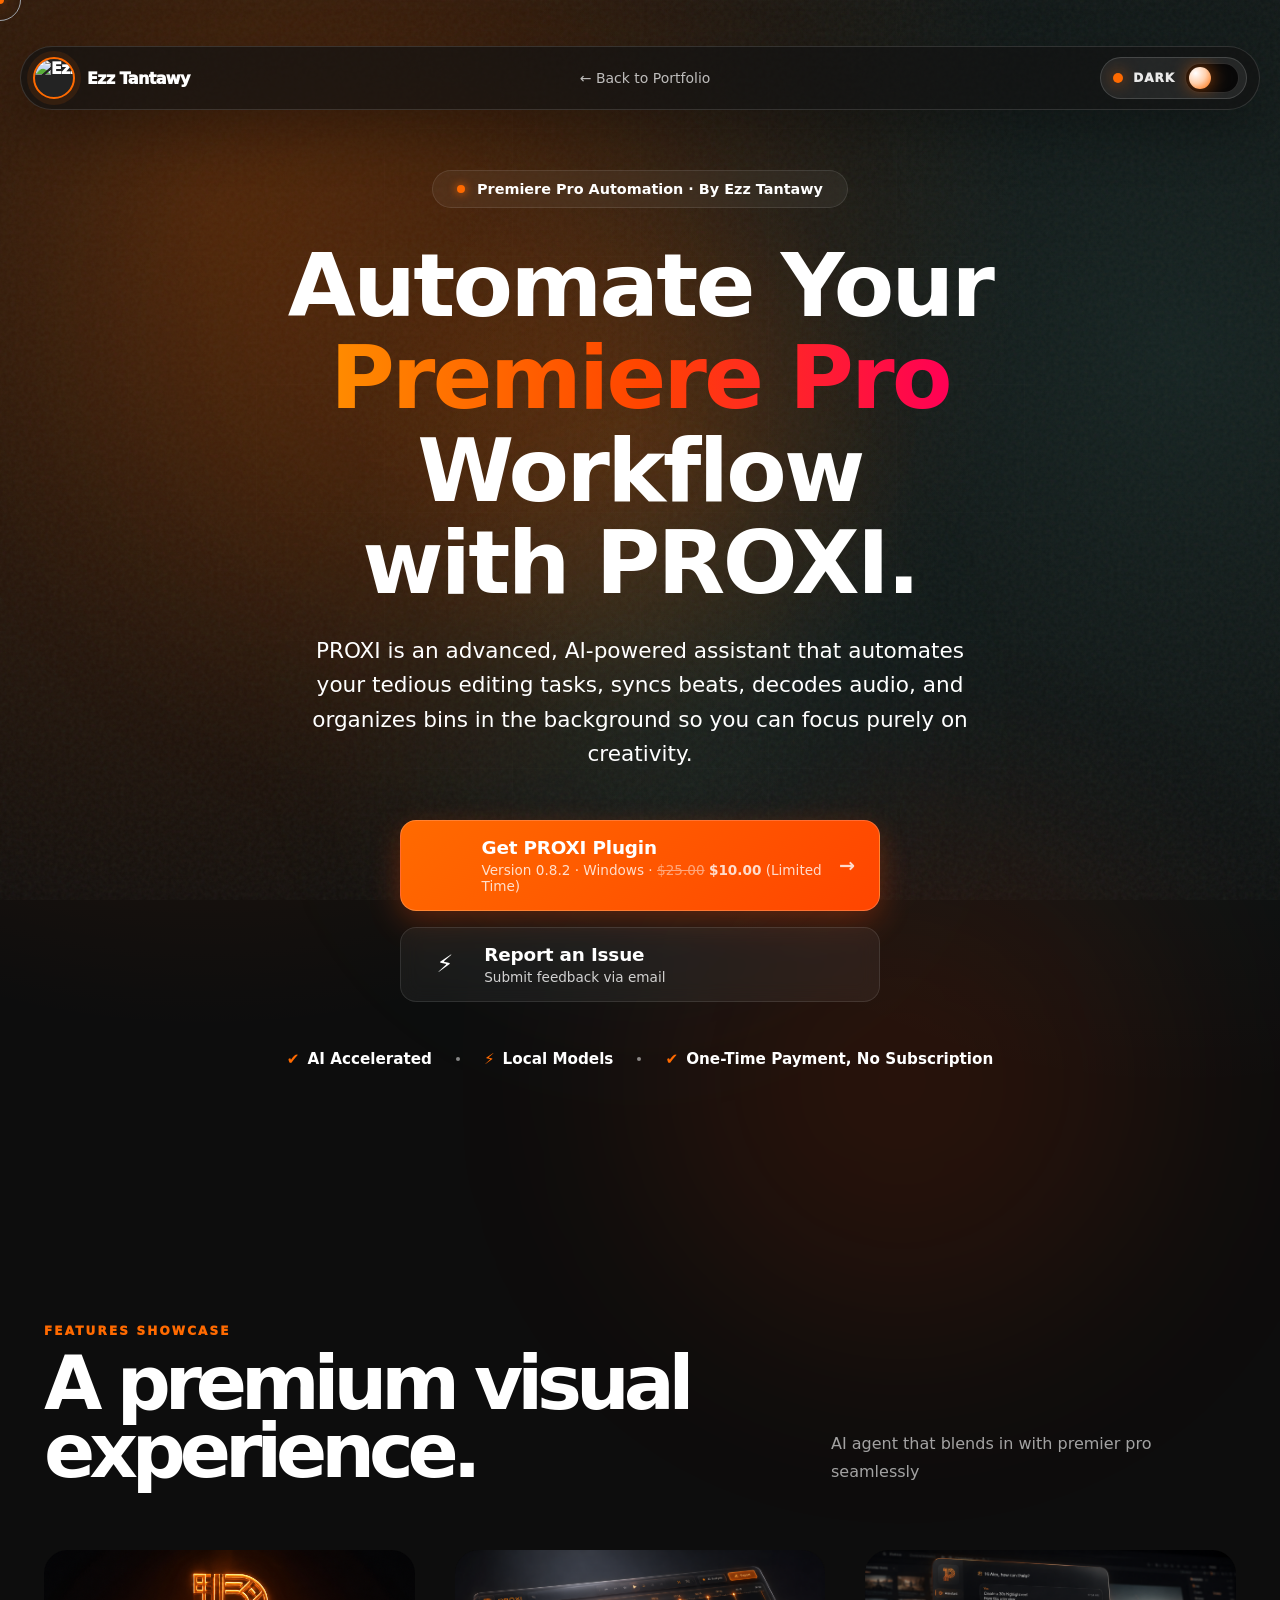
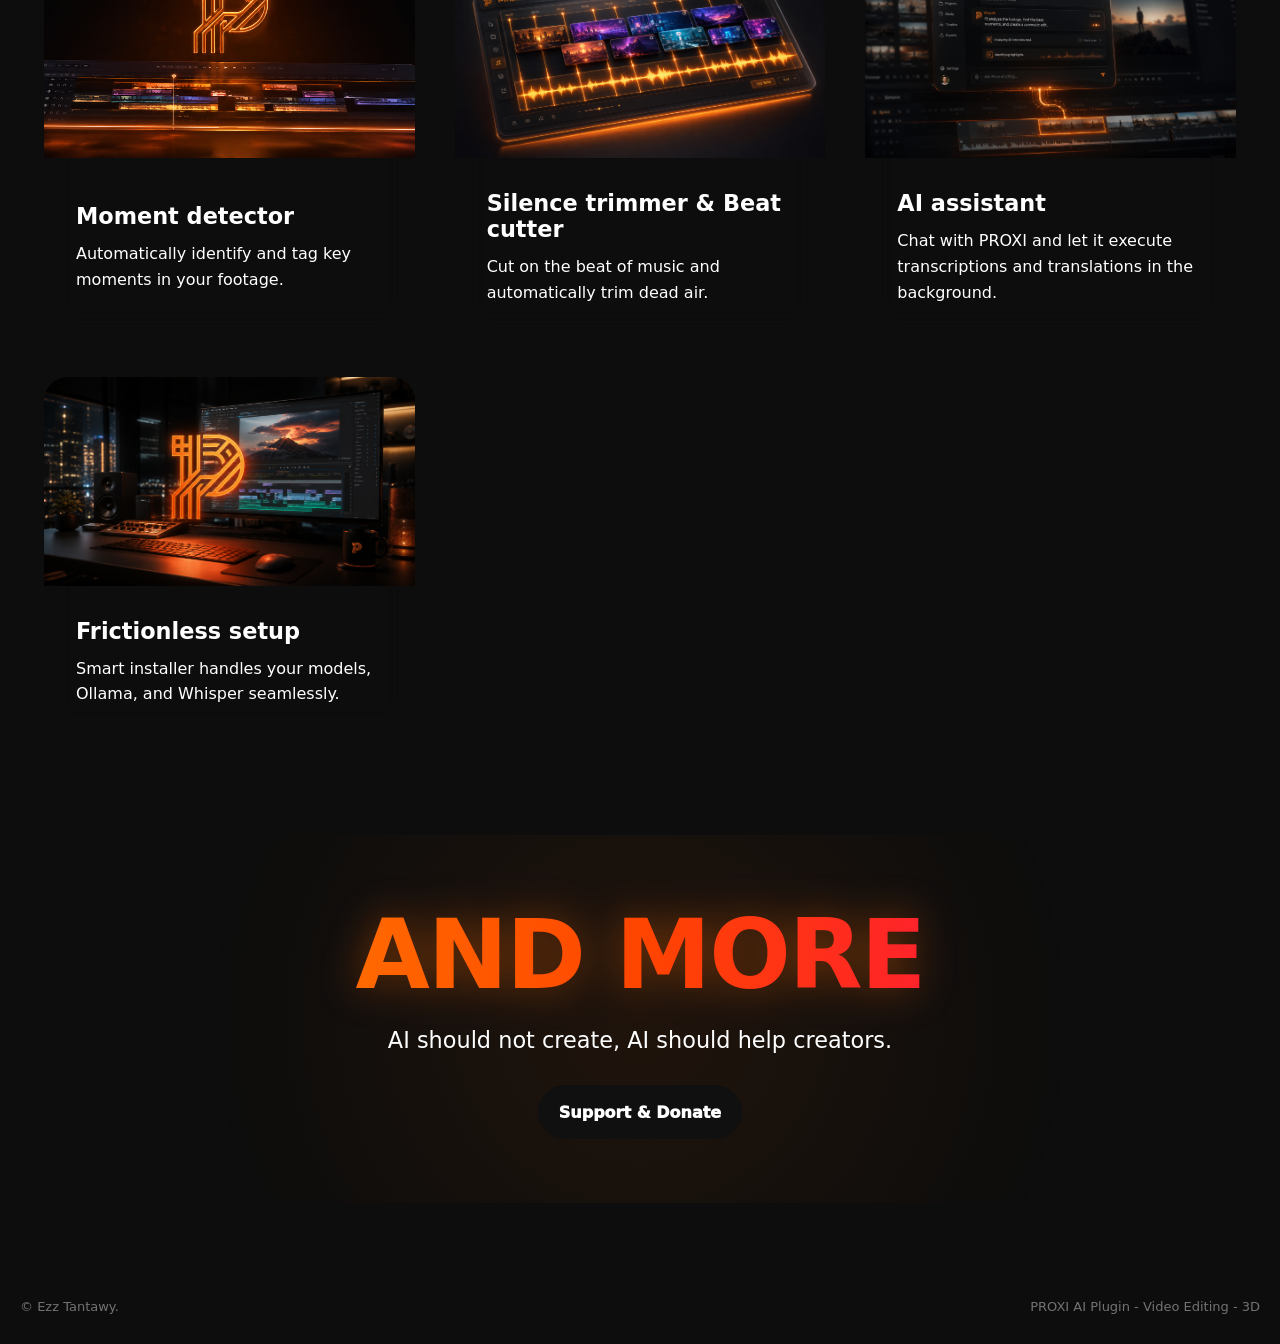
==== commit e6ce8d68: "Add files via upload" ====
--- a/plugins.html
+++ b/plugins.html
@@ -16,7 +16,7 @@
   <div class="theme-orbit-wash" aria-hidden="true"></div>
 
   <main class="page plugin-page">
-    <nav class="nav reveal interactive plugin-nav">
+    <nav class="nav reveal plugin-nav">
       <a class="brand" href="index.html" aria-label="Back to Portfolio">
         <img class="brand-img theme-portrait" id="brandPortrait" src="assets/ezz-profile-dark.jpg" data-dark-src="assets/ezz-profile-dark.jpg" data-light-src="assets/ezz-profile-light.jpg" alt="Ezz Tantawy" decoding="async" fetchpriority="high" />
         <span>Ezz Tantawy</span>
@@ -33,24 +33,80 @@
       </div>
     </nav>
 
-    <header class="hero plugin-hero">
-      <section class="hero-copy reveal interactive plugin-hero-copy">
-        <div class="circle-line"></div>
-        <div class="hero-content">
-          <div class="eyebrow"><span class="dot"></span> AI Editing Assistant</div>
-          <h1>Welcome to PROXI<br><em>Direct the edit. We'll handle the rest.</em></h1>
-          <p class="hero-desc">
-            PROXI is an advanced, AI-powered assistant for Premiere Pro that automates your boring workflow tasks, transcodes, cuts, and organizes bins in the background so you can focus purely on creativity.
-          </p>
+    <section class="plugin-hero-fw" id="home">
+      <div class="hero-glow hero-glow-1"></div>
+      <div class="hero-glow hero-glow-2"></div>
+      <div class="hero-glow hero-glow-3"></div>
 
-          <div class="plugin-actions">
-            <a class="btn btn-primary interactive" href="#">Download Plugin <small>(Coming Soon)</small></a>
-            <a class="btn btn-light interactive" href="#">Report Issue / Feedback</a>
-            <a class="btn btn-dark interactive" href="#">Support & Donate</a>
+      <div class="plugin-hero-inner reveal">
+        <div class="hero-pill">
+          <span class="pill-dot"></span>
+          <span>Premiere Pro Automation &middot; By Ezz Tantawy</span>
+        </div>
+
+        <h1 class="hero-title">
+          <span class="title-line">Automate Your</span>
+          <span class="title-line">
+            <span class="text-gradient">Premiere Pro</span> Workflow
+          </span>
+          <span class="title-line">with PROXI.</span>
+        </h1>
+
+        <p class="hero-sub">
+          PROXI is an advanced, AI-powered assistant that automates your tedious editing tasks, syncs beats, decodes audio, and organizes bins in the background so you can focus purely on creativity.
+        </p>
+
+        <div class="download-block">
+          <a href="https://payhip.com/b/xVDbC" target="_blank" rel="noopener" class="dl-btn dl-btn-primary dl-btn-lg">
+            <div class="dl-btn-shimmer"></div>
+            <div class="dl-btn-icon"><i class="fa-solid fa-cart-shopping"></i></div>
+            <div class="dl-btn-text">
+              <span class="dl-btn-main">Get PROXI Plugin</span>
+              <span class="dl-btn-sub">
+                Version 0.8.2 &middot; Windows &middot; 
+                <span style="text-decoration: line-through; opacity: 0.6;">$25.00</span> 
+                <strong style="color: #fff;">$10.00</strong> (Limited Time)
+              </span>
+            </div>
+            <div class="dl-btn-arrow">→</div>
+          </a>
+          <div class="dl-btn-dropdown">
+            <div class="dl-btn dl-btn-secondary dl-btn-lg">
+              <div class="dl-btn-icon">⚡</div>
+              <div class="dl-btn-text">
+                <span class="dl-btn-main">Report an Issue</span>
+                <span class="dl-btn-sub">Submit feedback via email</span>
+              </div>
+            </div>
+            <div class="dropdown-content">
+              <a href="https://mail.google.com/mail/?view=cm&fs=1&to=support@ezz-tantawy.org&su=Reporting%20an%20issue%20with%20PROXI" target="_blank" rel="noopener">
+                Send via Gmail
+              </a>
+              <a href="https://outlook.live.com/mail/0/deeplink/compose?to=support@ezz-tantawy.org&subject=Reporting%20an%20issue%20with%20PROXI" target="_blank" rel="noopener">
+                Send via Outlook
+              </a>
+            </div>
           </div>
         </div>
-      </section>
-    </header>
+        
+        <div class="hero-trust">
+          <div class="trust-item">
+            <span class="trust-icon" style="color: #ff6a00;">✔</span>
+            <span>AI Accelerated</span>
+          </div>
+          <div class="trust-divider"></div>
+          <div class="trust-item">
+            <span class="trust-icon" style="color: #ff6a00;">⚡</span>
+            <span>Local Models</span>
+          </div>
+          <div class="trust-divider"></div>
+          <div class="trust-item">
+            <span class="trust-icon" style="color: #ff6a00;">✔</span>
+            <span>One-Time Payment, No Subscription</span>
+          </div>
+        </div>
+      </div>
+    </section>
 
     <section id="showcase" class="plugin-showcase">
       <div class="section-head reveal">
@@ -58,37 +114,45 @@
           <div class="kicker">Features Showcase</div>
           <h2>A premium visual experience.</h2>
         </div>
-        <p>Built with dark mode aesthetics, glassmorphism, and a focus on speed and clarity.</p>
+        <p>AI agent that blends in with premier pro seamlessly</p>
       </div>
 
-      <div class="showcase-grid reveal interactive">
-        <div class="showcase-card">
-          <img src="assets/proxi-showcase-1.png" alt="PROXI Timeline Logo" loading="lazy" />
+      <div class="showcase-grid reveal">
+        <div class="showcase-card interactive">
+          <img src="assets/proxi-showcase-1.png" alt="Moment Detector" loading="lazy" />
           <div class="showcase-info">
-            <h3>Premium Aesthetics</h3>
-            <p>A sleek, modern interface built right into Premiere Pro.</p>
+            <h3>Moment detector</h3>
+            <p>Automatically identify and tag key moments in your footage.</p>
           </div>
         </div>
-        <div class="showcase-card">
-          <img src="assets/proxi-showcase-2.png" alt="Smart Beat Cuts" loading="lazy" />
+        <div class="showcase-card interactive">
+          <img src="assets/proxi-showcase-2.png" alt="Silence Trimmer" loading="lazy" />
           <div class="showcase-info">
-            <h3>Smart Silence & Beat Cutter</h3>
-            <p>Automatically trims dead air and syncs your footage to music beats.</p>
+            <h3>Silence trimmer & Beat cutter</h3>
+            <p>Cut on the beat of music and automatically trim dead air.</p>
           </div>
         </div>
-        <div class="showcase-card">
-          <img src="assets/proxi-showcase-3.png" alt="AI God Mode Agent" loading="lazy" />
+        <div class="showcase-card interactive">
+          <img src="assets/proxi-showcase-3.png" alt="AI Assistant" loading="lazy" />
           <div class="showcase-info">
-            <h3>Autonomous AI Agent</h3>
+            <h3>AI assistant</h3>
             <p>Chat with PROXI and let it execute transcriptions and translations in the background.</p>
           </div>
         </div>
-        <div class="showcase-card">
-          <img src="assets/proxi-showcase-4.png" alt="Vision Setup" loading="lazy" />
+        <div class="showcase-card interactive">
+          <img src="assets/proxi-showcase-4.png" alt="Frictionless Setup" loading="lazy" />
           <div class="showcase-info">
-            <h3>Frictionless Setup</h3>
+            <h3>Frictionless setup</h3>
             <p>Smart installer handles your models, Ollama, and Whisper seamlessly.</p>
           </div>
+        </div>
+      </div>
+
+      <div class="and-more-section reveal interactive">
+        <h2 class="and-more-title">AND MORE</h2>
+        <p class="and-more-sub">AI should not create, AI should help creators.</p>
+        <div style="margin-top: 2rem; position: relative; z-index: 2;">
+          <a href="#" class="btn btn-dark interactive">Support & Donate</a>
         </div>
       </div>
     </section>
--- a/styles.css
+++ b/styles.css
@@ -2249,6 +2249,7 @@
   grid-template-columns: .92fr 1.08fr;
   gap: 24px;
   min-height: 720px;
+  align-items: stretch;
 }
 
 .hero-photo,
@@ -2266,6 +2267,8 @@
 .hero-photo {
   position: relative;
   min-height: 680px;
+  height: 100%;
+  box-sizing: border-box;
   background:
     linear-gradient(135deg, rgba(255,106,0,.18), rgba(94,226,210,.08)),
     var(--coal);
@@ -2319,6 +2322,8 @@
   flex-direction: column;
   justify-content: space-between;
   border-color: rgba(16,16,16,.14);
+  height: 100%;
+  box-sizing: border-box;
 }
 
 .hero-copy::after {
@@ -4246,98 +4251,459 @@
 /* --- PROXI PLUGIN PAGE STYLES --- */
 
 .plugin-page {
-  padding-top: 120px;
-}
-
-.plugin-hero {
+  padding-top: 30px;
+}
+
+.plugin-hero-fw {
+  position: relative;
+  width: 100%;
+  display: flex;
+  flex-direction: column;
+  align-items: center;
+  justify-content: flex-start;
   text-align: center;
-  max-width: 800px;
+  padding: 2rem 1.5rem 4rem;
+}
+
+/* Glowing Orbs */
+.hero-glow {
+  position: absolute;
+  border-radius: 50%;
+  filter: blur(120px);
+  z-index: -1;
+  opacity: 0.6;
+  animation: glowFloat 15s infinite alternate;
+}
+.hero-glow-1 {
+  width: 600px;
+  height: 600px;
+  background: rgba(255, 106, 0, 0.2);
+  top: -10%;
+  left: 10%;
+}
+.hero-glow-2 {
+  width: 500px;
+  height: 500px;
+  background: rgba(255, 69, 0, 0.2);
+  bottom: -20%;
+  right: 10%;
+  animation-delay: -5s;
+}
+.hero-glow-3 {
+  width: 400px;
+  height: 400px;
+  background: rgba(94, 226, 210, 0.15);
+  top: 40%;
+  left: 50%;
+  transform: translateX(-50%);
+  animation-delay: -10s;
+}
+
+@keyframes glowFloat {
+  0% { transform: translate(0, 0) scale(1); }
+  100% { transform: translate(50px, -50px) scale(1.1); }
+}
+
+.plugin-hero-inner {
+  max-width: 900px;
   margin: 0 auto;
-  padding: 4rem 1.5rem;
-}
-
-.plugin-hero-copy h1 {
-  font-size: clamp(2.5rem, 6vw, 4.5rem);
-  line-height: 1.1;
-  margin: 1.5rem 0;
-  background: linear-gradient(135deg, #fff 0%, #a0a0a0 100%);
+  position: relative;
+  z-index: 1;
+}
+
+/* Pill */
+.hero-pill {
+  display: inline-flex;
+  align-items: center;
+  gap: 12px;
+  padding: 10px 24px;
+  border-radius: 999px;
+  border: 1px solid rgba(255, 255, 255, 0.1);
+  background: rgba(255, 255, 255, 0.05);
+  backdrop-filter: blur(20px);
+  -webkit-backdrop-filter: blur(20px);
+  margin-bottom: 2rem;
+  font-size: 0.9rem;
+  font-weight: 600;
+  color: var(--text-base);
+}
+html[data-theme="light"] .hero-pill {
+  border: 1px solid rgba(0, 0, 0, 0.1);
+  background: rgba(0, 0, 0, 0.05);
+}
+
+.pill-dot {
+  width: 8px;
+  height: 8px;
+  background: #ff6a00;
+  border-radius: 50%;
+  box-shadow: 0 0 10px #ff6a00;
+}
+
+/* Typography */
+.hero-title {
+  font-size: clamp(3rem, 8vw, 5.5rem);
+  line-height: 1.05;
+  font-weight: 800;
+  margin: 0 0 1.5rem 0;
+  letter-spacing: -0.03em;
+  color: var(--text-base);
+}
+.title-line {
+  display: block;
+}
+.text-gradient {
+  background: linear-gradient(90deg, #ff8c00, #ff4500, #ff0055);
   -webkit-background-clip: text;
   -webkit-text-fill-color: transparent;
-}
-
-html[data-theme="light"] .plugin-hero-copy h1 {
-  background: linear-gradient(135deg, #111 0%, #444 100%);
-  -webkit-background-clip: text;
-  -webkit-text-fill-color: transparent;
-}
-
-.plugin-hero-copy h1 em {
-  font-style: normal;
-  display: block;
-  font-size: 0.6em;
-  background: linear-gradient(90deg, #ff8c00, #ff4500);
-  -webkit-background-clip: text;
-  -webkit-text-fill-color: transparent;
-  margin-top: 0.5rem;
-}
-
-.plugin-actions {
+  display: inline-block;
+}
+
+.hero-sub {
+  font-size: clamp(1.1rem, 2vw, 1.35rem);
+  line-height: 1.6;
+  color: var(--text-dim);
+  max-width: 700px;
+  margin: 0 auto 3rem;
+}
+
+/* Download Block (Cuttify Style) */
+.download-block {
   display: flex;
+  flex-direction: column;
   gap: 1rem;
+  align-items: center;
+  margin: 0 auto 3rem;
+  width: 100%;
+  max-width: 480px;
+}
+
+.dl-btn {
+  display: flex;
+  align-items: center;
+  width: 100%;
+  padding: 1rem 1.5rem;
+  border-radius: 16px;
+  text-decoration: none;
+  transition: all 0.3s cubic-bezier(0.4, 0, 0.2, 1);
+  position: relative;
+  overflow: hidden;
+  text-align: left;
+}
+
+.dl-btn-primary {
+  background: linear-gradient(135deg, #ff6a00, #ff4500);
+  border: 1px solid rgba(255, 255, 255, 0.2);
+  color: #fff;
+  box-shadow: 0 10px 30px rgba(255, 69, 0, 0.3);
+}
+.dl-btn-primary:hover {
+  transform: translateY(-3px);
+  box-shadow: 0 15px 40px rgba(255, 69, 0, 0.5);
+}
+
+.dl-btn-secondary {
+  background: rgba(255, 255, 255, 0.05);
+  border: 1px solid rgba(255, 255, 255, 0.1);
+  color: var(--text-base);
+  backdrop-filter: blur(10px);
+}
+html[data-theme="light"] .dl-btn-secondary {
+  background: rgba(0, 0, 0, 0.05);
+  border: 1px solid rgba(0, 0, 0, 0.1);
+}
+.dl-btn-secondary:hover {
+  background: rgba(255, 255, 255, 0.1);
+  transform: translateY(-2px);
+}
+
+.dl-btn-shimmer {
+  position: absolute;
+  top: 0;
+  left: -100%;
+  width: 50%;
+  height: 100%;
+  background: linear-gradient(90deg, transparent, rgba(255,255,255,0.2), transparent);
+  transform: skewX(-20deg);
+  animation: shimmer 3s infinite;
+}
+@keyframes shimmer {
+  0% { left: -100%; }
+  100% { left: 200%; }
+}
+
+.dl-btn-icon {
+  font-size: 1.5rem;
+  margin-right: 1.2rem;
+  width: 40px;
+  text-align: center;
+}
+
+.dl-btn-text {
+  flex-grow: 1;
+  display: flex;
+  flex-direction: column;
+  gap: 4px;
+}
+
+.dl-btn-main {
+  font-weight: 700;
+  font-size: 1.15rem;
+  letter-spacing: -0.01em;
+}
+
+.dl-btn-sub {
+  font-size: 0.85rem;
+  opacity: 0.8;
+  font-weight: 500;
+}
+
+.dl-btn-arrow {
+  font-size: 1.2rem;
+  font-weight: bold;
+  opacity: 0.8;
+  transition: transform 0.3s ease;
+}
+.dl-btn:hover .dl-btn-arrow {
+  transform: translateX(5px);
+}
+
+/* Trust Items */
+.hero-trust {
+  display: flex;
   justify-content: center;
-  margin-top: 2.5rem;
+  align-items: center;
+  gap: 1.5rem;
+  color: var(--text-dim);
+  font-size: 0.95rem;
+  font-weight: 600;
   flex-wrap: wrap;
 }
-
+.trust-item {
+  display: flex;
+  align-items: center;
+  gap: 8px;
+}
+.trust-icon {
+  color: #ff6a00;
+}
+.trust-divider {
+  width: 4px;
+  height: 4px;
+  background: currentColor;
+  border-radius: 50%;
+  opacity: 0.5;
+}
+
+/* Showcase Section */
 .plugin-showcase {
-  max-width: 1200px;
+  max-width: 1300px;
   margin: 0 auto;
-  padding: 4rem 1.5rem;
+  padding: 6rem 1.5rem;
 }
 
 .showcase-grid {
   display: grid;
-  grid-template-columns: repeat(auto-fit, minmax(300px, 1fr));
-  gap: 2rem;
-  margin-top: 3rem;
+  grid-template-columns: repeat(auto-fit, minmax(320px, 1fr));
+  gap: 2.5rem;
+  margin-top: 4rem;
 }
 
 .showcase-card {
   background: var(--surface-bg);
   border: 1px solid var(--border-subtle);
-  border-radius: 20px;
+  border-radius: 24px;
   overflow: hidden;
-  transition: transform 0.3s ease, box-shadow 0.3s ease;
-  backdrop-filter: blur(12px);
-  -webkit-backdrop-filter: blur(12px);
+  transition: transform 0.4s cubic-bezier(0.4, 0, 0.2, 1), box-shadow 0.4s ease;
+  backdrop-filter: blur(16px);
+  -webkit-backdrop-filter: blur(16px);
+  display: flex;
+  flex-direction: column;
 }
 
 .showcase-card:hover {
-  transform: translateY(-5px);
-  box-shadow: 0 15px 30px rgba(255, 140, 0, 0.1);
-  border-color: rgba(255, 140, 0, 0.3);
+  transform: translateY(-8px);
+  box-shadow: 0 20px 40px rgba(255, 106, 0, 0.15);
+  border-color: rgba(255, 106, 0, 0.4);
 }
 
 .showcase-card img {
   width: 100%;
   height: auto;
+  aspect-ratio: 16/9;
+  object-fit: cover;
+  border-bottom: 1px solid var(--border-subtle);
+}
+
+.showcase-info {
+  padding: 2rem;
+  flex-grow: 1;
+  display: flex;
+  flex-direction: column;
+  justify-content: center;
+}
+
+.showcase-info h3 {
+  font-size: 1.4rem;
+  margin-bottom: 0.75rem;
+  color: var(--text-base);
+  font-weight: 700;
+}
+
+.showcase-info p {
+  font-size: 1rem;
+  color: var(--text-dim);
+  line-height: 1.6;
+  margin: 0;
+}
+
+/* Dropdown styles */
+.dl-btn-dropdown {
+  position: relative;
+  width: 100%;
+}
+.dl-btn-dropdown .dl-btn {
+  cursor: pointer;
+}
+.dropdown-content {
+  display: none;
+  position: absolute;
+  top: calc(100% + 8px);
+  left: 0;
+  width: 100%;
+  background: rgba(16, 16, 16, 0.95);
+  border: 1px solid rgba(255, 255, 255, 0.1);
+  border-radius: 16px;
+  backdrop-filter: blur(20px);
+  -webkit-backdrop-filter: blur(20px);
+  z-index: 10;
+  padding: 8px;
+  box-shadow: 0 15px 30px rgba(0,0,0,0.5);
+}
+.dl-btn-dropdown:hover .dropdown-content {
+  display: flex;
+  flex-direction: column;
+  gap: 4px;
+}
+.dropdown-content a {
+  padding: 12px 16px;
+  color: var(--text-base);
+  text-decoration: none;
+  border-radius: 10px;
+  transition: all 0.2s ease;
+  font-weight: 500;
+  text-align: left;
+}
+.dropdown-content a:hover {
+  background: rgba(255, 106, 0, 0.15);
+  color: #ff6a00;
+}
+
+/* AND MORE Section */
+.and-more-section {
+  text-align: center;
+  margin-top: 6rem;
+  padding: 4rem 1.5rem;
+  border-radius: 30px;
+  background: radial-gradient(circle at center, rgba(255,106,0,0.08) 0%, transparent 70%);
+}
+.and-more-title {
+  font-size: clamp(3.5rem, 8vw, 6rem);
+  font-weight: 900;
+  margin: 0 0 1rem 0;
+  background: linear-gradient(90deg, #ff8c00, #ff4500, #ff0055);
+  -webkit-background-clip: text;
+  -webkit-text-fill-color: transparent;
+  text-transform: uppercase;
+  letter-spacing: -0.02em;
+  filter: drop-shadow(0 0 20px rgba(255,106,0,0.4));
+}
+.and-more-sub {
+  font-size: clamp(1.1rem, 2vw, 1.4rem);
+  color: var(--text-dim);
+  margin: 0;
+  font-weight: 500;
+}
+
+/* --- PROXI BANNER (Main Page) --- */
+.proxi-glow-text {
+  color: #ff8c00;
+  font-weight: 600;
+  text-shadow: 0 0 15px rgba(255,106,0,0.6);
+  font-size: 1.2rem;
+  margin-top: 0.5rem;
+}
+
+.proxi-banner {
+  display: flex;
+  flex-direction: column;
+  gap: 2rem;
+  padding: 3rem;
+  background: rgba(255, 255, 255, 0.03);
+  border: 1px solid rgba(255, 255, 255, 0.1);
+  border-radius: 24px;
+  cursor: pointer;
+  transition: transform 0.3s ease, box-shadow 0.3s ease;
+  overflow: hidden;
+  position: relative;
+  backdrop-filter: blur(12px);
+  -webkit-backdrop-filter: blur(12px);
+  margin-top: 2rem;
+}
+
+html[data-theme="light"] .proxi-banner {
+  background: rgba(0, 0, 0, 0.02);
+  border: 1px solid rgba(0, 0, 0, 0.1);
+}
+
+.proxi-banner:hover {
+  transform: translateY(-5px);
+  box-shadow: 0 15px 40px rgba(255,106,0,0.15);
+  border-color: rgba(255,106,0,0.3);
+}
+
+.proxi-banner-text {
+  flex: 1;
+  display: flex;
+  flex-direction: column;
+  justify-content: center;
+  align-items: flex-start;
+  z-index: 2;
+}
+
+.proxi-banner-text h3 {
+  font-size: 2.2rem;
+  margin-bottom: 1rem;
+}
+
+.proxi-banner-text p {
+  color: rgba(255, 255, 255, 0.7);
+  font-size: 1.1rem;
+  line-height: 1.6;
+  margin-bottom: 2rem;
+}
+html[data-theme="light"] .proxi-banner-text p {
+  color: rgba(0, 0, 0, 0.7);
+}
+
+.proxi-banner-img {
+  flex: 1;
+  border-radius: 16px;
+  overflow: hidden;
+  box-shadow: 0 10px 30px rgba(0,0,0,0.5);
+  z-index: 2;
+}
+
+.proxi-banner-img img {
+  width: 100%;
+  height: auto;
   display: block;
-  border-bottom: 1px solid var(--border-subtle);
-}
-
-.showcase-info {
-  padding: 1.5rem;
-}
-
-.showcase-info h3 {
-  font-size: 1.25rem;
-  margin-bottom: 0.5rem;
-  color: var(--text-base);
-}
-
-.showcase-info p {
-  font-size: 0.95rem;
-  color: var(--text-dim);
-  line-height: 1.5;
-}
-
+}
+
+@media (min-width: 900px) {
+  .proxi-banner {
+    flex-direction: row;
+    align-items: center;
+    padding: 4rem;
+  }
+}
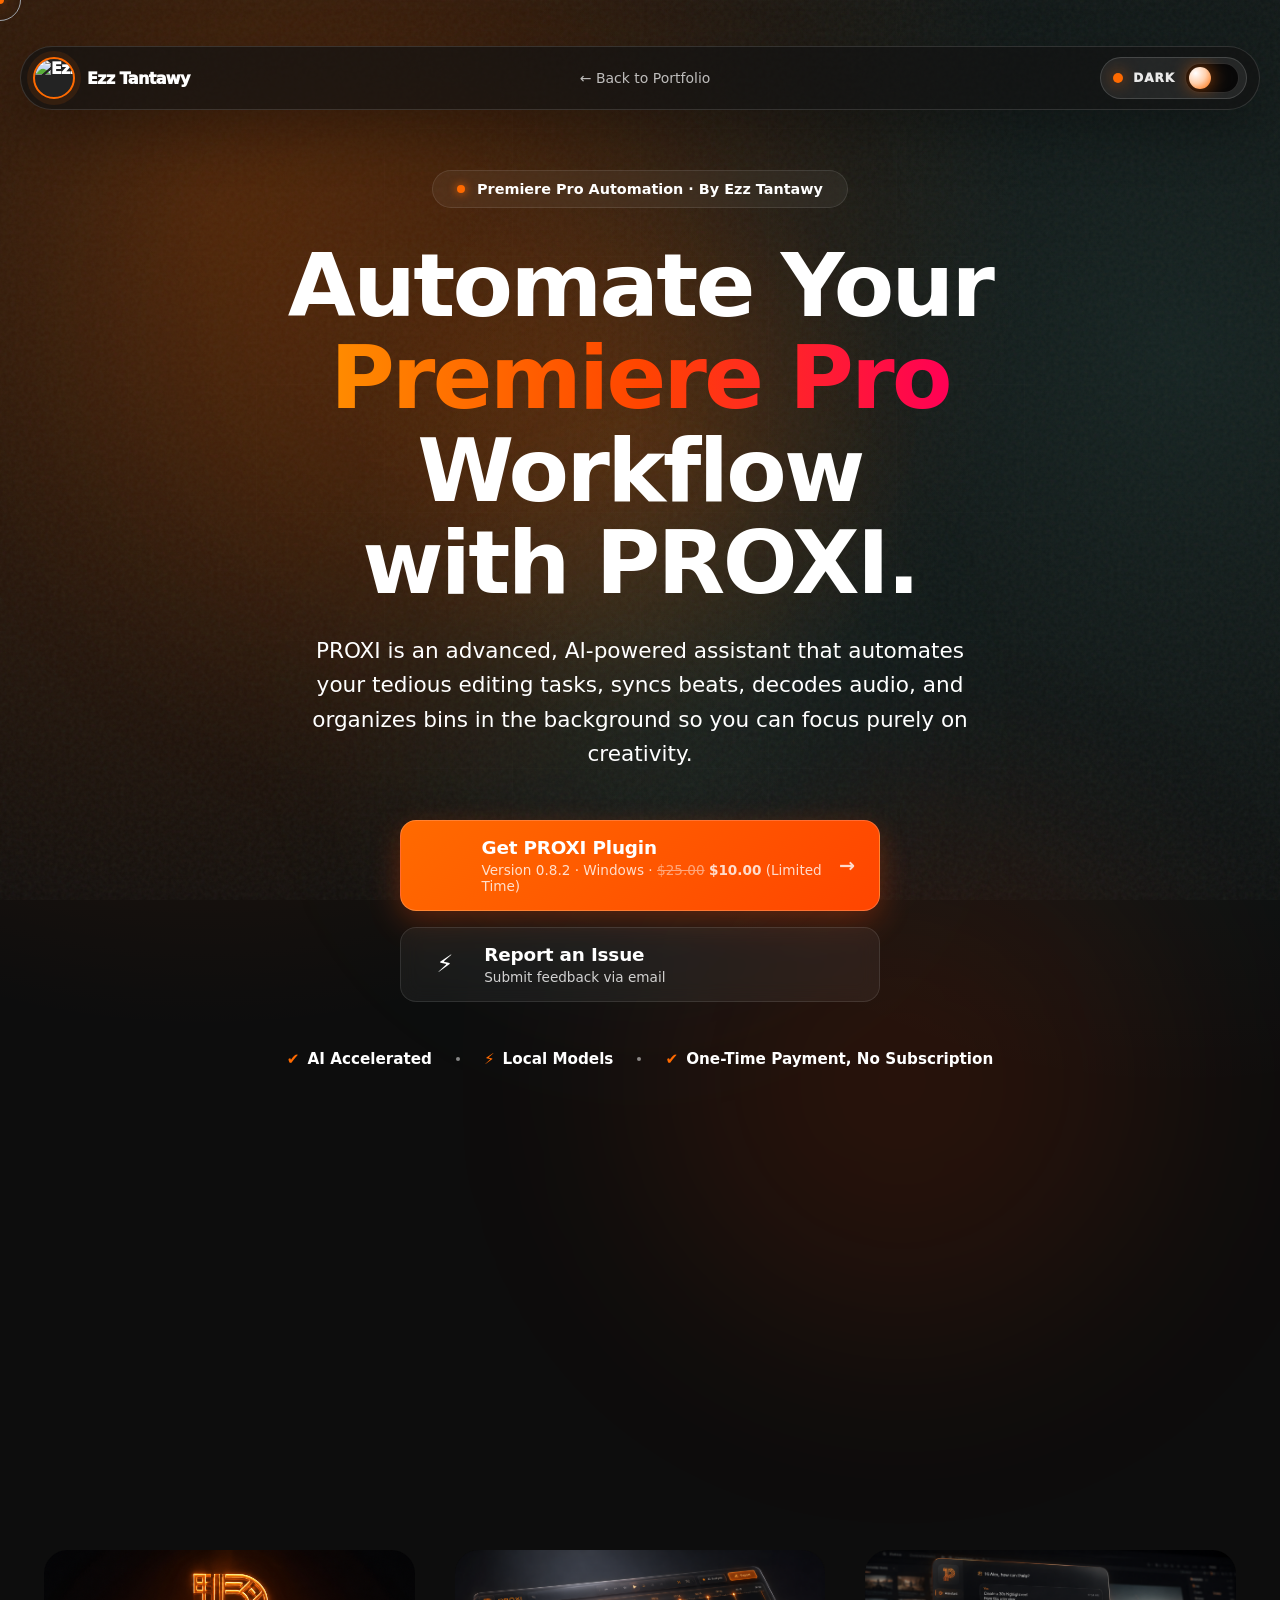
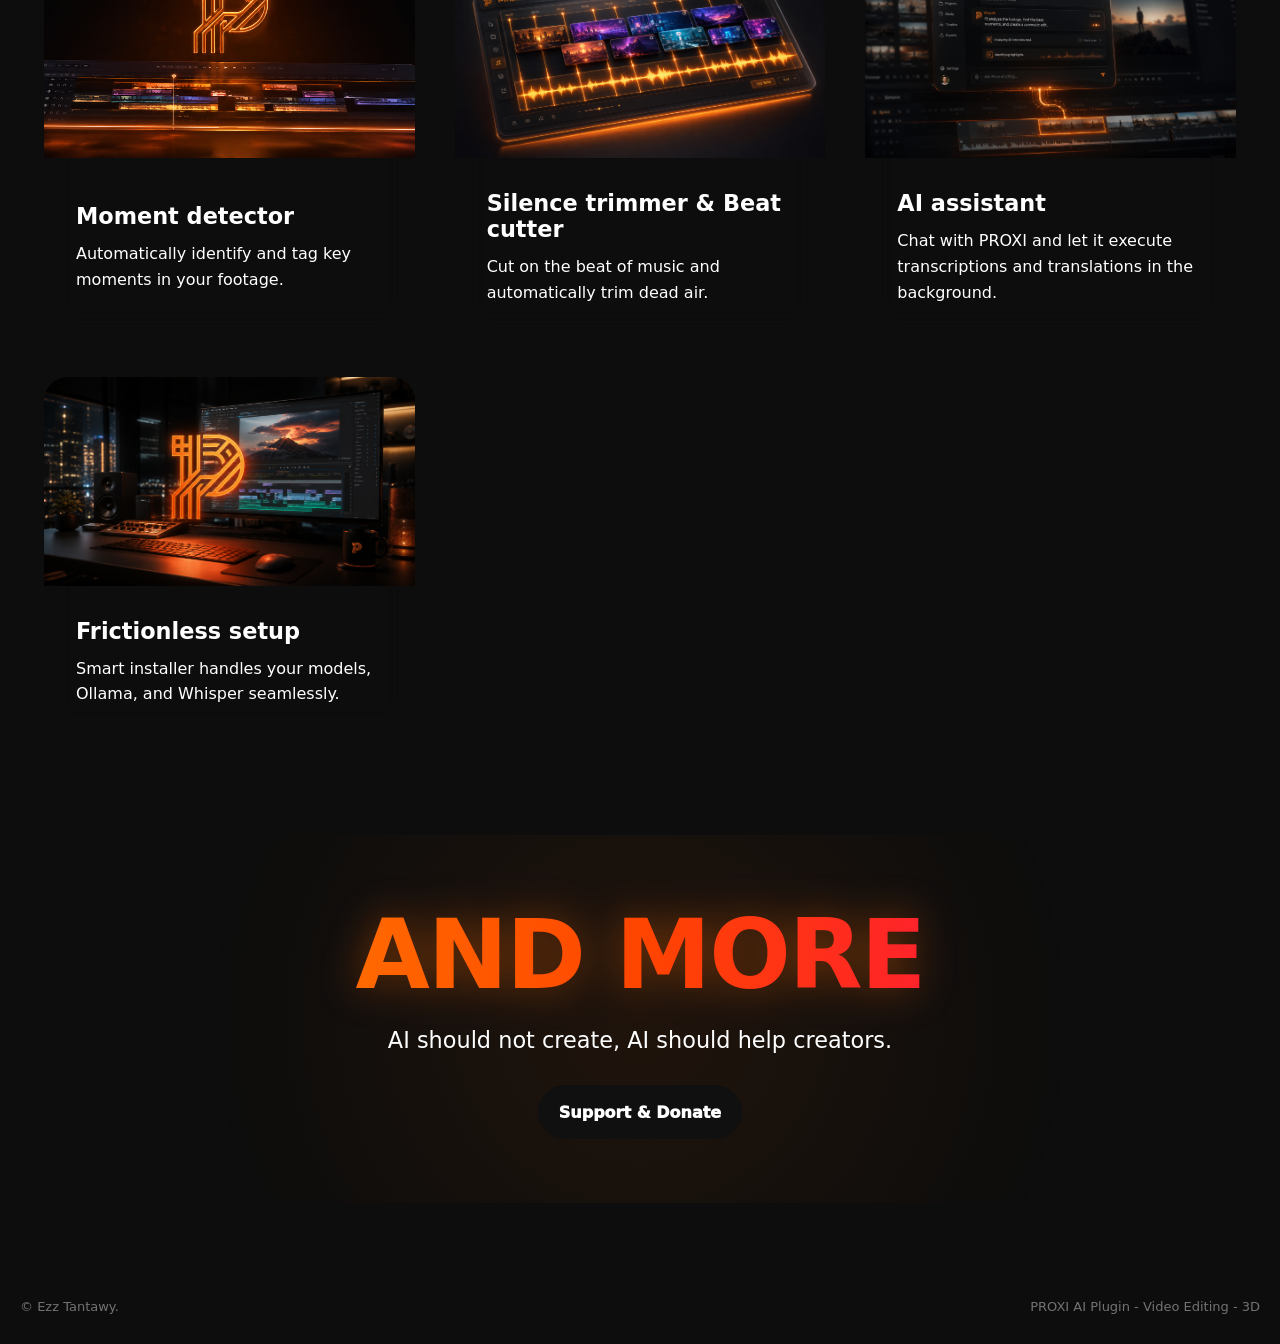
==== commit 34b83466: "Add files via upload" ====
--- a/plugins.html
+++ b/plugins.html
@@ -7,7 +7,7 @@
   <meta name="description" content="PROXI is your new AI-powered editing assistant for Premiere Pro." />
   <link rel="icon" type="image/png" href="assets/ezz-favicon.png" />
   <link rel="apple-touch-icon" href="assets/apple-touch-icon.png" />
-  <link rel="stylesheet" href="styles.css?v=20260605-plugins" />
+  <link rel="stylesheet" href="styles.css?v=20260627-plugins" />
 </head>
 <body>
   <div class="cursor-glow" aria-hidden="true"></div>
@@ -163,6 +163,6 @@
     </footer>
   </main>
 
-  <script src="app.js?v=20260605-plugins"></script>
+  <script src="app.js?v=20260627-plugins"></script>
 </body>
 </html>
--- a/styles.css
+++ b/styles.css
@@ -4116,7 +4116,11 @@
   .modal-card { max-height: 100%; border-radius: 22px; }
   .modal-media, .modal-info { padding: 12px; }
   .modal-media { overflow: visible; -webkit-overflow-scrolling: touch; }
-  .stage { aspect-ratio: 16 / 9; min-height: 190px; border-radius: 16px; }
+  /* Honor each video's real aspect ratio on mobile instead of forcing 16/9.
+     Forcing 16/9 here previously crushed portrait (9/16) Drive reels into a
+     short landscape box, hiding the player's controls. */
+  .stage { min-height: 0; border-radius: 16px; }
+  .stage-portrait { min-height: min(70vh, 560px); }
   .modal-card.youtube-mode .stage { min-height: 148px; }
   .media-list.youtube-list {
     height: min(45vh, 380px);
